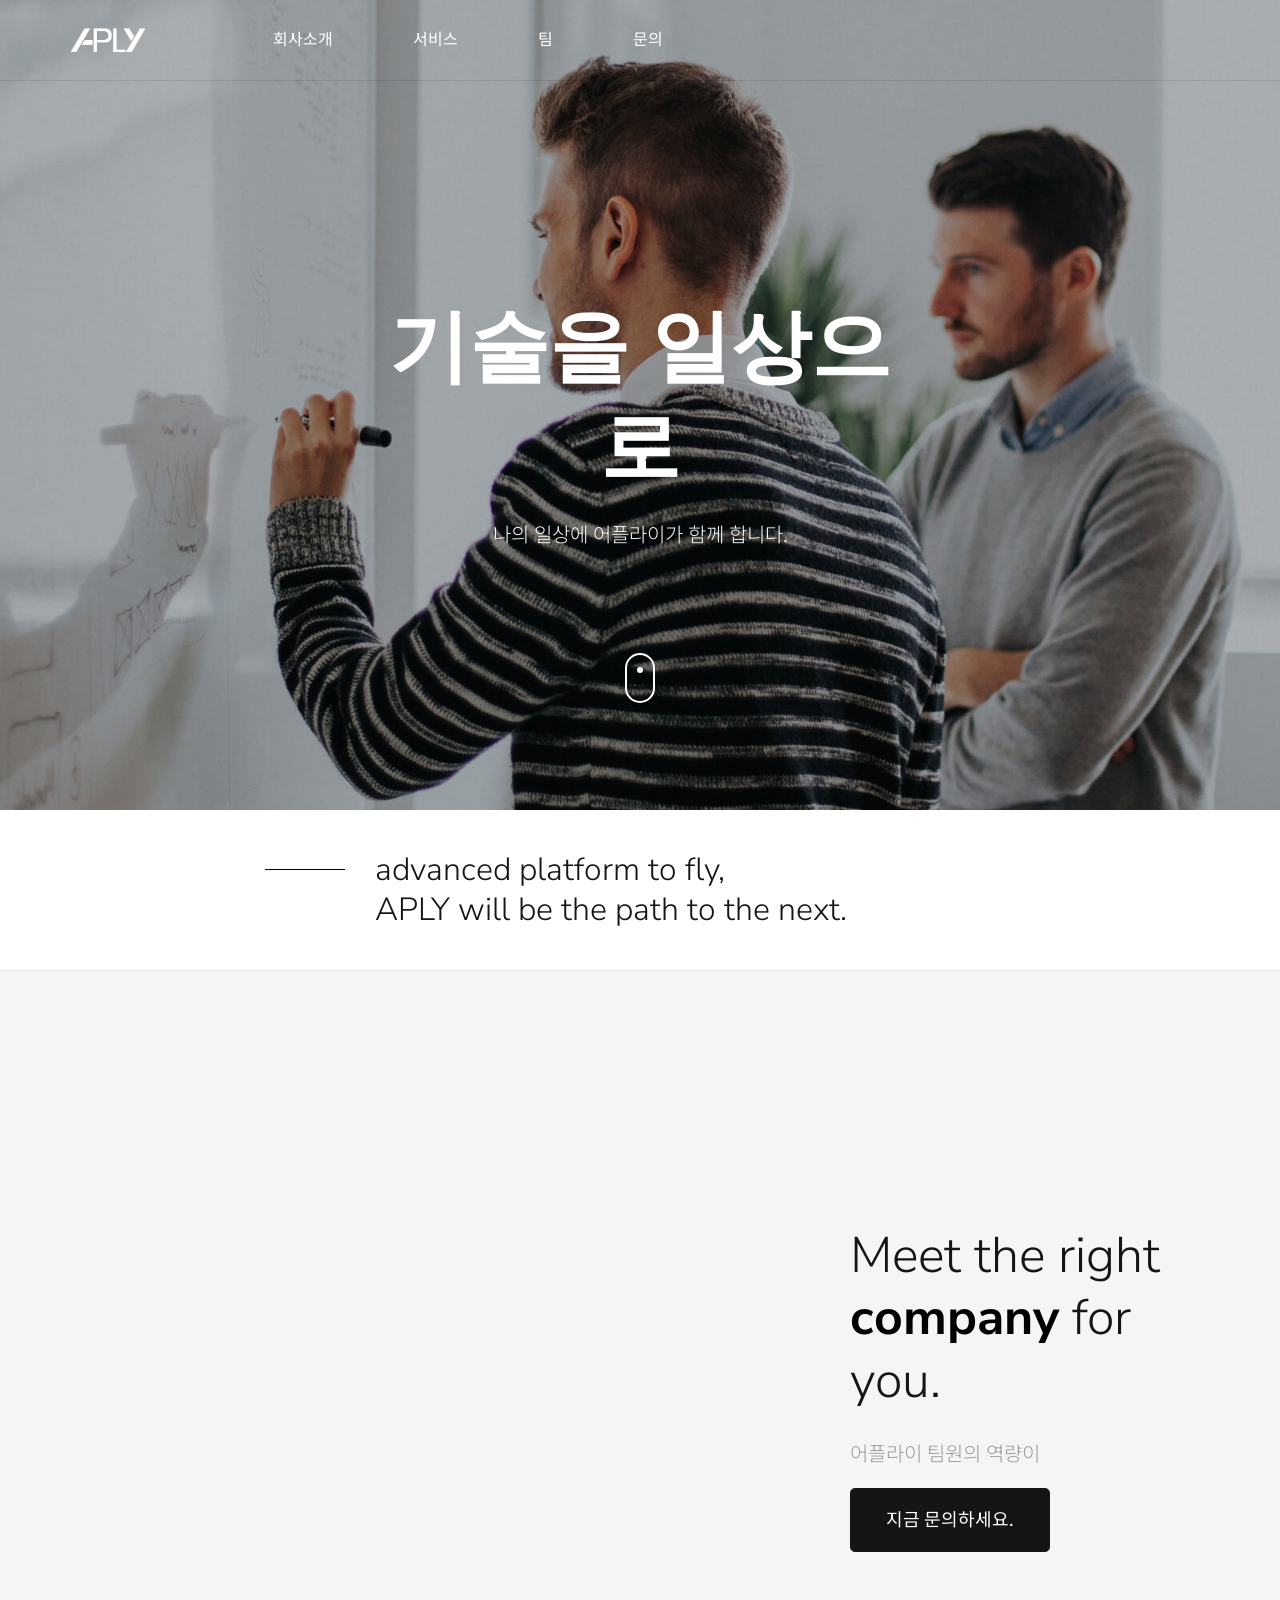
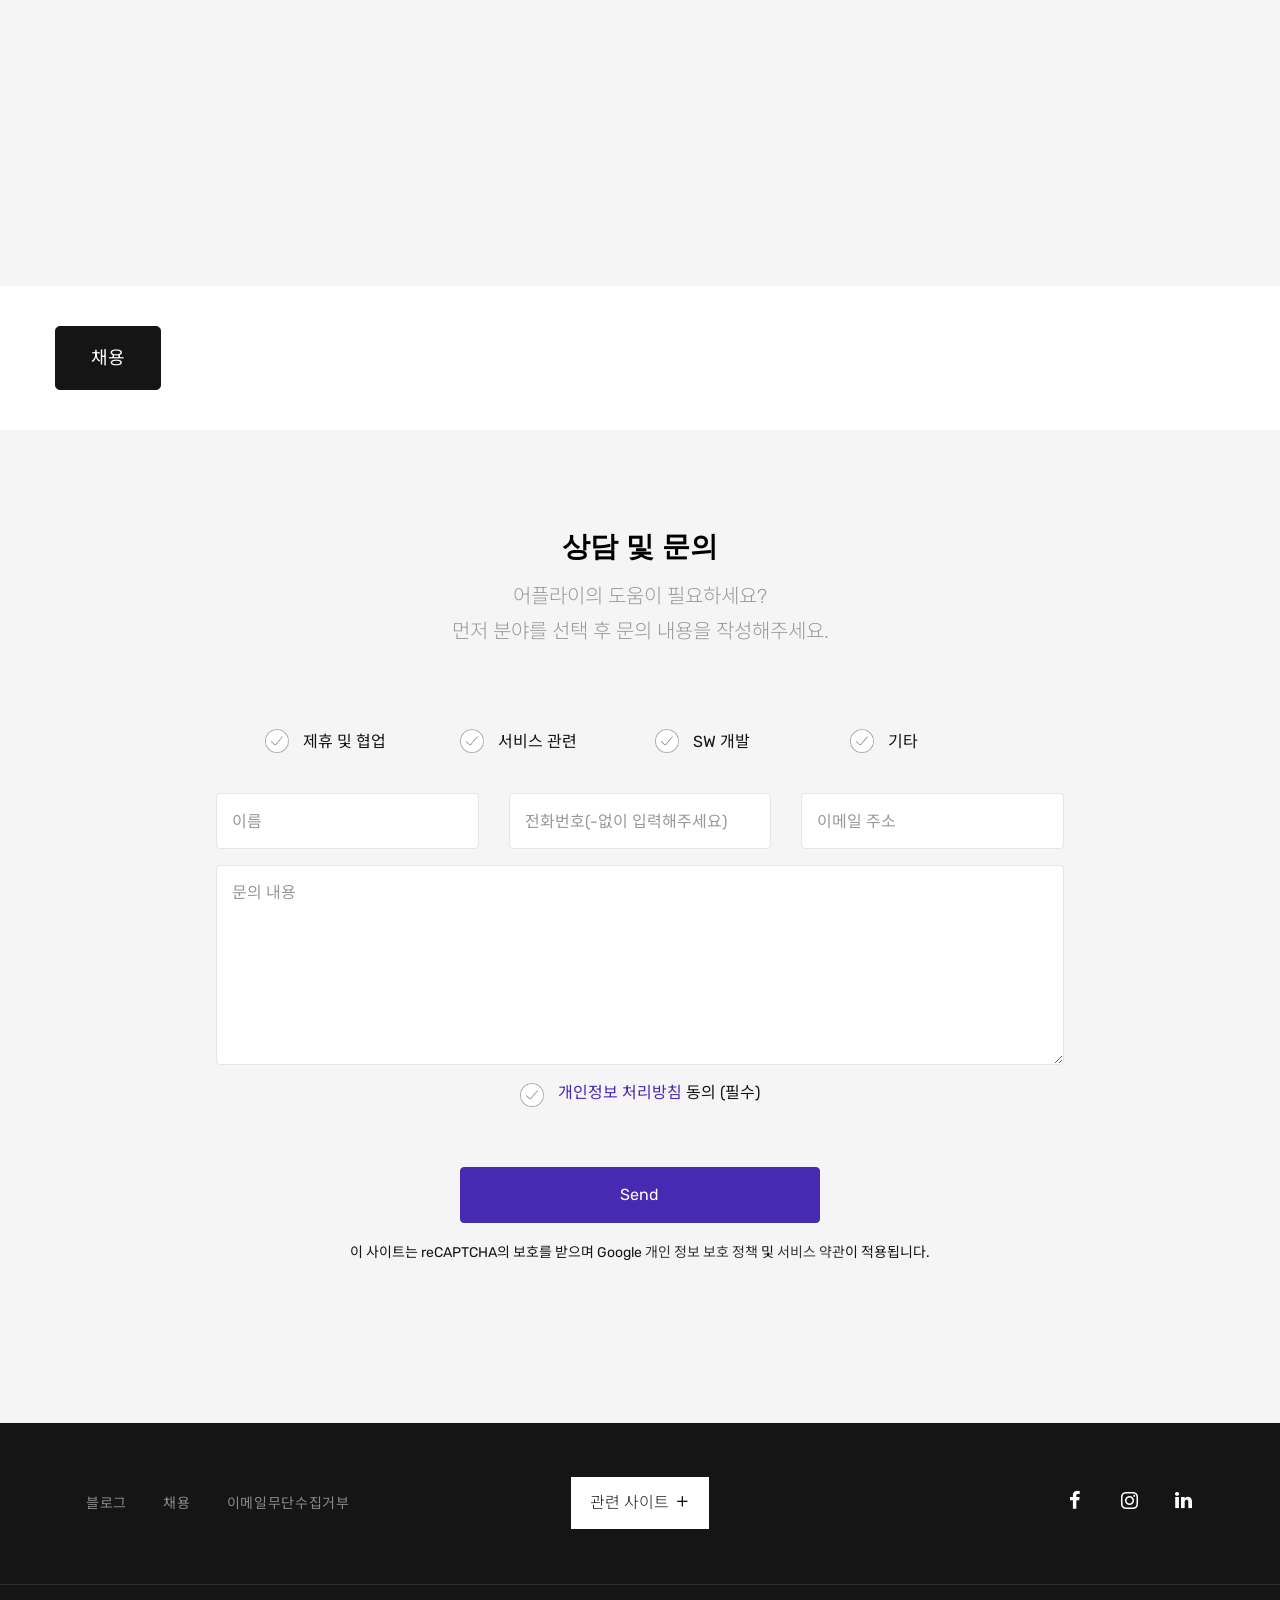
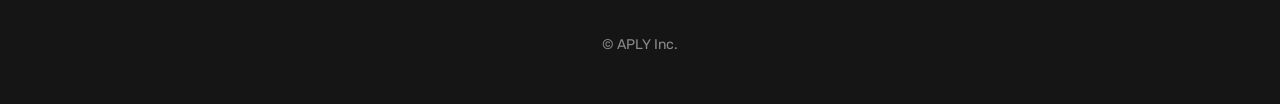
==== index.html @ de3313cb "recruit page fixed" ====
<!DOCTYPE html>
<html lang="ko" itemscope itemtype="http://schema.org/WebPage">
  <head>
    <meta charset="UTF-8">
    <!-- Global site tag (gtag.js) - Google Analytics -->
    <script async src="https://www.googletagmanager.com/gtag/js?id=UA-130136264-2"></script>
    <script>
    window.dataLayer = window.dataLayer || [];
    function gtag() { dataLayer.push(arguments); }
    gtag('js', new Date());
	
    gtag('config', 'UA-130136264-2');
    </script>

    <title>APLY Inc. | 주식회사 어플라이</title>
    <meta http-equiv="X-UA-Compatible" content="IE=edge">
    <meta http-equiv="Content-Type" content="text/html; charset=utf-8">
	
    <meta name="viewport" content="width=device-width, initial-scale=1.0, maximum-scale=1.0, user-scalable=no">
    <meta name="keywords"
    content="AR, 증강현실, 메타버스, 콘텐츠, drone, quadcopter, advanced, platform, mobile, software, service, emotion, emotional, 드론, 감성, 서비스, 소프트웨어, sw, vision, anomaly, detection, machine, ai, bigdata">
    <meta name="description" content="즐겁게 일하기 위한 진보된 플랫폼">
    <meta name="twitter:card" content="summary_large_image">
    <meta name="twitter:description" content="즐겁게 일하기 위한 진보된 플랫폼">
    <meta name="twitter:title" content="APLY Inc. | Advanced platform to fly">
    <meta name="twitter:image" content="assets/img/site_title.png">

    <meta property="analytics-track" content="APLY Inc." />
    <meta property="analytics-s-channel" content="APLY" />

    <meta property="og:site_name" content="APLY">
    <meta property="og:type" content="website">
    <meta property="og:locale" content="ko_KR" />
    <meta property="og:title" content="어플라이 | APLY Inc. - Advanced platform to fly" />
    <meta property="og:image" content="assets/img/site_title.png" />
    <meta property="og:url" content="https://home.aply.biz" />
    <meta property="og:description" content="즐겁게 일하기 위한 진보된 플랫폼을 만나보세요!" />

    <meta itemprop="name" content="APLY">
    <meta itemprop="image" content="assets/img/site_title.png">
    <meta itemprop="description" content="즐겁게 일하기 위한 진보된 플랫폼을 만나보세요!">
    <meta itemprop="keywords" content="AR, 증강현실, 메타버스, 콘텐츠, drone, quadcopter, advanced, platform, mobile, software, service, emotion, emotional, data, bigdata, AI, 드론, 감성, 서비스, 소프트웨어, sw">
    <meta itemprop="url" content="https://home.aply.biz/">

    <!-- Favicons-->
    <link rel="shortcut icon" href="assets/img/favicon.ico" type="image/x-icon">
    <link rel="alternate" href="https://home.aply.biz/" hreflang="x-default">
    <link rel="canonical" href="https://home.aply.biz/">

    <!-- Web Fonts-->
    <link href="https://use.fontawesome.com/releases/v5.0.6/css/all.css" rel="stylesheet">
    <!-- Template core CSS-->
    <link rel="stylesheet" href="assets/css/vendor.css" />
    <link rel="stylesheet" href="assets/css/style.css" />
    <style>
      .grecaptcha-badge {visibility: hidden;}
    </style>
  </head>
  
  <body>
    <script src='https://www.google.com/recaptcha/api.js?render=6LfPn_UUAAAAAN-EHnm2kRY9dUT8aTvIcfrvxGy7'></script>
    
    <!-- header -->
    <header class="header-sticky header-dark">
      <div class="container">
        <nav class="navbar navbar-expand-lg navbar-dark">
          <a class="navbar-brand" href="index.html">
            <img class="navbar-logo navbar-logo-light" src="assets/img/logo_white.png" style="width:75px;" alt="APLY" />
            <img class="navbar-logo navbar-logo-dark" src="assets/img/logo.png" style="width:75px;" alt="APLY" />
          </a>
          <button class="navbar-toggler" type="button" data-toggle="collapse" data-target="#navbarSupportedContent" aria-controls="navbarSupportedContent" aria-expanded="false" aria-label="Toggle navigation"><span class="burger"><span></span></span></button>

          <div class="collapse navbar-collapse" id="navbarSupportedContent">
            <ul class="navbar-nav align-items-center mr-auto">
              <li class="nav-item" id="menu_about"><a href="#" class="nav-link">회사소개</a></li>
              <li class="nav-item" id="menu_service"><a href="#" class="nav-link">서비스</a></li>
              <li class="nav-item" id="menu_team"><a href="#" class="nav-link">팀</a></li>
              <li class="nav-item" id="menu_contact"><a href="#" class="nav-link">문의</a></li>
            </ul>
          </div>
        </nav>
      </div>
    </header>
    <!-- / header -->
        
    <!-- main contents (JS코드로 변경됨) -->
    <div id="mainContents" class="main-container">
    
      <!-- cover -->     
      <section class="p-0" data-top-top="transform: translateY(0px);" data-top-bottom="transform: translateY(200px);">
        <div class="swiper-container text-white">
          <div class="swiper-wrapper">
            <div class="swiper-slide vh-90">
              <div class="image image-overlay image-zoom" style="background-image:url(assets/img/main/top.jpg)"></div>
              <div class="caption">
                <div class="container">
                  <div class="row align-items-end justify-content-center vh-90">
                    <div class="col-12 col-lg-6 text-center" data-swiper-parallax-y="-100%">
                      <h1 class="display-1 mb-2 font-weight-bold ">기술을 일상으로</h1>
                      <p class="lead mb-10 text-white">나의 일상에 어플라이가 함께 합니다.</p>
                      <div class="mouse"></div>
                    </div>
                  </div>
                </div>  
              </div>
            </div>
          </div>
        </div>
      </section>
      <!-- / cover -->
      
      <section class="bg-white pt-4 pb-4 separator-bottom" data-top-top="transform: translateY(0px);" data-top-bottom="transform: translateY(200px);">
        <div class="container">
          <div class="row justify-content-center">
            <div class="col-md-10 col-lg-8">
              <h3 class="text-decorated text-decorated--padding">advanced platform to fly,<br />APLY will be the path to the next.</h3>
            </div>
          </div>
        </div>
      </section>
      
      <!-- 역량 -->
      <section class="bg-light pt-4 pb-4" data-top-top="transform: translateY(0px);" data-top-bottom="transform: translateY(200px);">
        <div class="container">
          <div class="row align-items-center justify-content-between">
            <div class="col-md-8">
              <ul class="masonry gallery row gutter-1">
                <li class="col-6" data-aos="zoom-in">
                  <figure class="photo equal equal-double">
                    <a href="../../assets/images/demo/hotel/hotel-2.jpg" style="background-image: url(../../assets/images/demo/hotel/hotel-2.jpg);">
                      <span class="photo-caption">
                        <span>Photo Caption</span>
                      </span>
                    </a>
                  </figure>
                </li>
                <li class="col-6" data-aos="zoom-in">
                  <figure class="photo equal">
                    <a href="../../assets/images/demo/hotel/hotel-3.jpg" style="background-image: url(../../assets/images/demo/hotel/hotel-3.jpg);">
                      <span class="photo-caption">
                        <span>Photo Caption</span>
                      </span>
                    </a>
                  </figure>
                </li>
                <li class="col-6" data-aos="zoom-in">
                  <figure class="photo equal">
                    <a href="../../assets/images/demo/hotel/hotel-4.jpg" style="background-image: url(../../assets/images/demo/hotel/hotel-4.jpg);">
                      <span class="photo-caption">
                        <span>Photo Caption</span>
                      </span>
                    </a>
                  </figure>
                </li>
              </ul>
            </div>
            <div class="col-md-4">
              <h2 class="h1">Meet the right <br><b>company</b> for you.</h2>
              <p class="lead">어플라이 팀원의 역량이</p>
              <div class="btn btn-lg btn-dark" data-aos="fade-up" data-aos-delay="50">지금 문의하세요.</div>
            </div>
          </div>         
        </div>
      </section>
      <!-- / 역량 소개 -->   
      
      <!-- 서비스 소개 -->
      <section class="bg-light pt-4 pb-4" data-top-top="transform: translateY(0px);" data-top-bottom="transform: translateY(200px);">
        <div class="container">
          <div class="row">
          </div>
        </div>
      </section>
      
      <!-- 회사 소개 -->
      <section class="bg-white pt-4 pb-4" data-top-top="transform: translateY(0px);" data-top-bottom="transform: translateY(200px);">
        <div class="container">
          <div class="row">
            <div class="btn btn-lg btn-dark" data-aos="fade-up" data-aos-delay="50">채용</div>
          </div>
        </div>
      </section>
      
      <!-- 문의하기 폼 -->
      <section class="bg-light pt-10 pb-10" data-top-top="transform: translateY(0px);" data-top-bottom="transform: translateY(200px);">
        <div class="container">
          <form role="form" method="post" id="email_up">
            <div class="row mb-8">
              <div class="col-12 text-center">
                <h4><b>상담 및 문의</b></h4>
                <p class="lead">어플라이의 도움이 필요하세요? <br />먼저 분야를 선택 후 문의 내용을 작성해주세요.</p>
              </div>
            </div>  
            <div class="row justify-content-center mb-2">
              <div class="col-lg-2 mb-1">
                 <input type="checkbox" name="min_type_1" id="mi_1" value="SW 개발">
                 <label class="lab_check" for="mi_1"><span class="checkbox" style="margin-bottom:0.375rem;"></span></label>
                 <span>제휴 및 협업</span>
              </div>
              <div class="col-lg-2 mb-1">
                 <input type="checkbox" name="min_type_2" id="mi_2" value="데이터 분석">
                 <label class="lab_check" for="mi_2"><span class="checkbox" style="margin-bottom:0.375rem;"></span></label>
                 <span>서비스 관련</span>
              </div>
              <div class="col-lg-2 mb-1">
                 <input type="checkbox" name="min_type_3" id="mi_3" value="HW 개발">
                 <label class="lab_check" for="mi_3"><span class="checkbox" style="margin-bottom:0.375rem;"></span></label>
                 <span>SW 개발</span>
              </div>
              <div class="col-lg-2">
                 <input type="checkbox" name="min_type_4" id="mi_4" value="마케팅">
                 <label class="lab_check" for="mi_4"><span class="checkbox" style="margin-bottom:0.375rem;"></span></label>
                 <span>기타</span>
              </div>                                        
              <p class="help-block text-danger"></p>
            </div>
            <div class="row justify-content-center mb-4">
              <div class="col-lg-3">
                <div class="form-group">
                  <input class="form-control" type="text" name="form_name" placeholder="이름" required=""> 
                  <p class="help-block text-danger"></p>
                </div>
              </div>
              <div class="col-lg-3">
                <div class="form-group">
                  <input class="form-control" type="text" name="form_phone" placeholder="전화번호(-없이 입력해주세요)" required="" pattern="\d+"> 
                  <p class="help-block text-danger"></p>
                </div>
              </div>
              <div class="col-lg-3">
                <div class="form-group">
                  <input class="form-control" type="text" name="form_email" placeholder="이메일 주소" required=""> 
                  <p class="help-block text-danger"></p>
                </div>
              </div>

              <div class="col-md-9">
                 <div class="form-group">
                   <textarea class="form-control" name="form_content" rows="7" placeholder="문의 내용" required=""></textarea>
                   <p class="help-block text-danger"></p>
                 </div>
              </div>

              <div class="col-md-9 text-center">
                 <div class="form-group">
                   <input type="checkbox" name="agree_1" id="ag_1" value="제공">
                   <label class="lab_check" for="ag_1"><span class="checkbox"></span></label>
                   <a href="javascript:showPrivacyDialog();">개인정보 처리방침</a> 동의 <span class="required">(필수)</span>
                 </div>
              </div>
            </div>    
            <div class="row justify-content-center mb-2">
              <div class="col-md-4">                  
                 <button class="btn btn-primary btn-block" id="email_up_send">Send</button>
              </div>
            </div>
            <div class="row justify-content-center mb-6">
              <div class="col-md-9 fs-14 text-center">                  
                이 사이트는 reCAPTCHA의 보호를 받으며 Google 
                <a href='https://policies.google.com/privacy' style='color:#333;' target='_blank'>개인 정보 보호 정책</a> 및 
                <a href='https://policies.google.com/terms' style='color:#333;' target='_blank'>서비스 약관</a>이 적용됩니다.</a>
              </div>
              <input type="hidden" name="form_token">
              <input type="hidden" name="form_kind" value="aplycontact">
              </div>
            </div>
          </form>
        </div>
      </section>
      <!-- / 문의하기 폼 -->      
    </div>
    <!-- end of main contents -->
        
    <!-- footer (고정됨) -->    
    <footer class="bg-dark text-white">
      <div class="separator-bottom py-5">
        <div class="container">
          <div class="row justify-content-between align-items-center">
            <div class="col-md-5 text-center text-md-left">
              <ul class="nav">
                <li class="nav-item"><a class="nav-link" href="//blog.naver.com/PostList.naver?blogId=jebo78&categoryNo=38&from=postList" target="_blank">블로그</a></li>
                <li class="nav-item"><a class="nav-link" href="#" id="menu_recruit">채용</a></li>
                <li class="nav-item"><a class="nav-link" href="javascript:showEmailPolicyDialog();">이메일무단수집거부</a></li>
              </ul>
            </div>
            <div class="col-md-2 text-center">
              <button class="btn bg-white dropdown-toggle text-dark font-weight-light" style="border-radius:0; padding: 0.8rem 1.1rem;" type="button" data-toggle="dropdown">관련 사이트 <i class="icon-plus2"></i></button>
              <ul class="dropdown-menu p-1" style="border-radius:0;">
                <li><a href="//aplx.link" class="text-dark font-weight-light" target="_blank">APLX</a></li>
                <li><a href="//aqr.aplx.link"  class="text-dark font-weight-light" target="_blank">AQR</a></li>
                <li><a href="//smartstore.naver.com/aqr"  class="text-dark font-weight-light" target="_blank">AQR 플레이트</a></li>
              </ul>
            </div>
            <div class="col-md-5 text-center text-md-right">
              <ul class="socials">
                <li><a href="https://www.facebook.com/APLYPLATFORM" target="_blank" class="icon-facebook fs-20"></a></li>
                <li><a href="https://www.instagram.com/aplyplatform" target="_blank" class="icon-instagram fs-20"></a></li>
                <li><a href="https://kr.linkedin.com/company/aplyplatform" target="_blank" class="icon-linkedin fs-20"></a></li>
              </ul>
            </div>
          </div>
        </div>
      </div>    
      <div class="container pt-5 pb-5">
        <div class="row">
          <div class="col-12 text-center fs-14"><span>&copy; APLY Inc.</span></div>
        </div>
      </div>
    </footer>
    <!-- / footer --> 
    
    <!-- Modal 1 이메일 무단수집거부-->
    <div class="modal fade" id="modal-1" tabindex="-1" role="dialog" aria-labelledby="exampleModalLabel" aria-hidden="true">
      <div class="modal-dialog modal-lg" role="document">
        <div class="modal-content">
          <div class="modal-header justify-content-end">
            <button type="button" class="close bg-light" data-dismiss="modal" aria-label="Close">
              <span aria-hidden="true" class="icon-x"></span>
            </button>
          </div>
          <div class="modal-body border-top">
            <h5 class="mb-3"><b>(주)어플라이 이메일무단수집거부</b></h5>
            <div id="modal-content"></div>
          </div>           
          <div class="modal-footer border-top">
            <div class="container">
              <div class="row justify-content-center">
                <div class="col-5">
                  <button class="btn btn-dark btn-block" type="button" data-dismiss="modal">확인</button>
                </div>
              </div>
            </div>  
          </div>      
        </div>
      </div>
    </div>

    <!-- Logout Modal-->
    <div class="modal fade" id="askModal" tabindex="-1" role="dialog" aria-labelledby="askModalLabel" aria-hidden="true">
      <div class="modal-dialog" role="document">
        <div class="modal-content">         
          <div class="modal-header justify-content-end">
            <button type="button" class="close bg-light" data-dismiss="modal" aria-label="Close">
              <span aria-hidden="true" class="icon-x"></span>
            </button>
          </div>          
          <div class="modal-body border-top">
            <h5 class="mb-3" id="askModalLabel"><b>APLY</b></h5>
            <span id="askModalContent"></span>
          </div>       
          <div class="modal-footer border-top">
            <div class="container">
              <div class="row justify-content-center">
                <div class="col-5">
                  <button class="btn btn-primary btn-block" type="button" data-dismiss="modal">확인</button>
                </div>
              </div>
            </div>  
          </div>
        </div>
      </div>
    </div>

    <!-- Modal 3 개인정보 처리방침 -->
    <div class="modal fade" id="modal-3" tabindex="-1" role="dialog" aria-labelledby="exampleModalLabel" aria-hidden="true">
      <div class="modal-dialog modal-lg" role="document">
        <div class="modal-content">
          <div class="modal-header justify-content-end">
            <button type="button" class="close bg-light" data-dismiss="modal" aria-label="Close">
              <span aria-hidden="true" class="icon-x"></span>
            </button>
          </div>
          <div class="modal-body border-top">
            <h5 class="mb-3"><b>(주)어플라이 개인정보 처리방침</b></h5>
            <p class="text-dark">
              주식회사 어플라이(이하 '회사')는 개인정보보호법에 따라 이용자의 개인정보 보호 및 권익을 보호하고 개인정보와 관련한 이용자의 고충을 원활하게 처리할 수 있도록 다음과 같은 처리방침을 두고 있습니다. 회사는 개인정보처리방침을 개정하는 경우 APLY 홈페이지 서비스(이하 '서비스')의 웹사이트(https://aply.biz) 공지사항 또는 개별공지를 통하여 공지할 것입니다. 본 방침은 2021년 2월 15일부터 시행됩니다.
            </p>
            
            <h6 class="text-dark"><b>제1조 개인정보의 수집, 이용 목적</b></h6>
            <p class="text-dark">
              1. "개인정보"라 함은 생존하는 개인에 관한 정보로서 당해 정보에 포함되어 있는 성명, 전화번호, 이메일 사항에 의하여 당해 개인을 식별할 수 있는 정보(당해 정보만으로는 특정 개인을 식별할 수 없더라도 다른 정보와 용이하게 결합하여 식별할 수 있는 것을 포함)를 말합니다. 회사는 이용자의 사전 동의 없이는 이용자의 개인 정보를 함부로 공개하지 않으며, 수집된 정보는 아래와 같이 이용하고 있습니다.<br>
              ① 회사의 채용 계획이 있을 경우 이메일, 전화 등의 방법으로 해당 내용을 전달해 드립니다.<br>
              ② 회사는 이용자가 서비스 이용 시 개인정보 활용 동의 절차에서 「동의」를 선택함으로써 상기 서비스 진행사항 통보 및 관련 정보 제공 등의 목적으로 활용함에 동의한 것으로 봅니다.<br>
              2. 개인정보 파일 현황<br />
              ① 개인정보 파일명 : 없음(이메일 서비스에 기록)<br />
              ② 개인정보 항목 : 이름, 전화번호, 이메일<br />
              ③ 수집방법 : 홈페이지를 통한 수집<br />
              ④ 보유근거 : 관계법령<br />
              ⑤ 보유기간 : 3년<br />
              ⑥ 관련법령 : 소비자의 불만 또는 분쟁처리에 관한 기록 3년
            </p>
            
            <h6 class="text-dark"><b>제2조 개인정보의 처리 및 보유 기간</b></h6>
            <p class="text-dark">
              1. 회사는 법령에 따른 개인정보 보유·이용기간 또는 정보주체로부터 개인정보를 수집시에 동의받은 개인정보 보유, 이용기간 내에서 개인정보를 처리, 보유합니다.<br />
              2. 각각의 개인정보 처리 및 보유 기간은 다음과 같습니다.<br />
              ① 재화 또는 서비스 제공과 관련한 개인정보는 수집·이용에 관한 동의일로부터 3년까지 위 이용목적을 위하여 보유·이용됩니다.<br />
              ② 보유근거 : 관련법령<br />
              ③ 관련법령 : 소비자의 불만 또는 분쟁처리에 관한 기록 3년
            </p>

            <h6 class="text-dark font-weight-normal"><b>제3조 정보주체와 법정대리인의 권리·의무 및 그 행사방법</b></h6>
            <p class="text-dark">
              이용자는 개인정보주체로서 다음과 같은 권리를 행사할 수 있습니다.<br />
              ① 정보주체는 회사에 대해 언제든지 개인정보 열람,정정,삭제,처리정지 요구 등의 권리를 행사할 수 있습니다.<br />
              ② 제1항에 따른 권리 행사는 회사에 대해 개인정보 보호법 시행령 제41조 제1항에 따라 서면, 전자우편, 모사전송(FAX) 등을 통하여 하실 수 있으며 회사는 이에 대해 지체 없이 조치하겠습니다.<br />
              ③ 제1항에 따른 권리 행사는 정보주체의 법정대리인이나 위임을 받은 자 등 대리인을 통하여 하실 수 있습니다. 이 경우 개인정보 보호법 시행규칙 별지 제11호 서식에 따른 위임장을 제출하셔야 합니다.<br />
              ④ 개인정보 열람 및 처리정지 요구는 개인정보보호법 제35조 제5항, 제37조 제2항에 의하여 정보주체의 권리가 제한될 수 있습니다.<br />
              ⑤ 개인정보의 정정 및 삭제 요구는 다른 법령에서 그 개인정보가 수집 대상으로 명시되어 있는 경우에는 그 삭제를 요구할 수 없습니다.<br />
              ⑥ 회사는 정보주체 권리에 따른 열람의 요구, 정정·삭제의 요구, 처리정지의 요구 시 열람 등 요구를 한 자가 본인이거나 정당한 대리인인지를 확인합니다.
            </p>

            <h6 class="text-dark font-weight-normal"><b>제4조 처리하는 개인정보의 항목</b></h6>
            <p class="text-dark">
              회사는 서비스 제공을 위해 다음의 개인정보 항목을 처리하고 있습니다.<br />
              ① 필수항목 : 이름, 전화번호, 이메일<br />
              ② 선택항목 :
            </p>

            <h6 class="text-dark font-weight-normal"><b>제5조 개인정보의 파기 절차 및 방법</b></h6>
            <p class="text-dark">
              회사는 원칙적으로 개인정보 처리목적이 달성된 경우에는 지체없이 해당 개인정보를 파기합니다. 파기의 절차, 기한 및 방법은 다음과 같습니다.<br />
              ① 파기절차 : 이용자가 입력한 정보는 목적 달성 후 별도의 DB에 옮겨져(종이의 경우 별도의 서류) 내부 방침 및 기타 관련 법령에 따라 일정기간 저장된 후 혹은 즉시 파기됩니다. 이 때 DB로 옮겨진 개인정보는 법률에 의한 경우가 아니고서는 다른 목적으로 이용되지 않습니다.<br />
              ② 파기기한 : 이용자의 개인정보는 개인정보의 보유기간이 경과된 경우에는 보유기간의 종료일로부터 5일 이내에, 개인정보의 처리 목적 달성, 해당 서비스의 폐지, 사업의 종료 등 그 개인정보가 불필요하게 되었을 때에는 개인정보의 처리가 불필요한 것으로 인정되는 날로부터 5일 이내에 그 개인정보를 파기합니다.<br />
              ③ 파기방법 : 전자적 파일 형태의 정보는 기록을 재생할 수 없는 기술적 방법을 사용합니다.
            </p>

            <h6 class="text-dark font-weight-normal"><b>제6조 개인정보 자동 수집 장치의 설치&bull;운영 및 거부에 관한 사항</b></h6>
            <p class="text-dark">
              ① 회사는 개별적인 맞춤서비스를 제공하기 위해 이용정보를 저장하고 수시로 불러오는 쿠기(cookie)를 사용합니다.<br />
              ② 쿠키는 웹사이트를 운영하는 데 이용되는 서버(https)가 이용자의 컴퓨터 브라우저에게 보내는 소량의 정보이며 이용자들의 PC 컴퓨터내의 하드디스크에 저장되기도 합니다.<br />
              ③ 쿠키의 사용 목적 : 이용자가 방문한 각 서비스와 웹 사이트들에 대한 방문 및 이용형태, 인기 검색어, 보안접속 여부, 등을 파악하여 이용자에게 최적화된 정보 제공을 위해 사용됩니다.<br />
              ④ 쿠키의 설치&middot;운영 및 거부 : 웹브라우저 상단의 도구&gt;인터넷 옵션&gt;개인정보 메뉴의 옵션 설정을 통해 쿠키 저장을 거부할 수 있습니다.<br />
              ⑤ 쿠키 저장을 거부할 경우 맞춤형 서비스 이용에 어려움이 발생할 수 있습니다.
            </p class="text-dark">

            <h6 class="text-dark font-weight-normal"><b>제7조 개인정보보호 책임자 등</b></h6>
            <p class="text-dark">
              ① 회사는 개인정보 처리에 관한 업무를 총괄해서 책임지고, 개인정보 처리와 관련한 정보주체의 불만처리 및 피해구제 등을 위하여 아래와 같이 개인정보 보호책임자를 지정하고 있습니다.<br />
              <table class="table table-bordered table-sm mb-2" style="width:75%; margin:0 auto;">
                <tr>
                  <td colspan=2 class="text-center bg-light">개인정보보호 책임자</td>
                </tr>
                <tr>
                  <td>성명(직책)</td>
                  <td>이건우(대표)</td>
                </tr>                        
                <tr>
                  <td>이메일</td>
                  <td> contactus@aply.biz</td>
                </tr>
                <tr>
                  <td colspan=2 class="text-center bg-light">개인정보보호 담당부서</td>
                </tr>
                <tr>
                  <td>부서명</td>
                  <td>전략기획팀</td>
                </tr>
                <tr>
                  <td>담당자</td>
                  <td>이건우</td>
                </tr>                        
                <tr>
                  <td>이메일</td>
                  <td>contactus@aply.biz</td>
                </tr>
              </table>
              ② 정보주체께서는 회사의 서비스(또는 사업)을 이용하시면서 발생한 모든 개인정보 보호 관련 문의, 불만처리, 피해구제 등에 관한 사항을 개인정보 보호책임자 및 담당부서로 문의하실 수 있습니다. 회사는 정보주체의 문의에 대해 지체 없이 답변 및 처리해드릴 것입니다.
            </p>

            <h6 class="text-dark font-weight-normal"><b>제8조 개인정보 처리방침 변경</b></h6>
            <p class="text-dark">이 개인정보처리방침은 시행일로부터 적용되며, 법령 및 방침에 따른 변경내용의 추가, 삭제 및 정정이 있는 경우에는 변경사항의 시행 7일 전부터 공지사항을 통하여 고지할 것입니다.</p>

            <h6 class="text-dark font-weight-normal"><b>제9조 개인정보의 안전성 확보 조치</b></h6>
            <p class="text-dark">
              회사는 개인정보보호법 제29조에 따라 다음과 같이 안전성 확보에 필요한 기술적/관리적 및 물리적 조치를 하고 있습니다.<br />
              ① 개인정보 취급 직원의 최소화 및 교육 : 개인정보를 취급하는 직원을 지정하고 담당자에 한정시켜 최소화하여 개인정보를 관리하는 대책을 시행하고 있습니다.<br />
              ② 내부관리계획의 수립 및 시행 : 개인정보의 안전한 처리를 위하여 내부관리계획을 수립하고 시행하고 있습니다.<br />
              ③ 해킹 등에 대비한 기술적 대책 : 회사는 해킹이나 컴퓨터 바이러스 등에 의한 개인정보 유출 및 훼손을 막기 위하여 보안프로그램을 설치하고 주기적인 갱신&middot;점검을 하며 외부로부터 접근이 통제된 구역에 시스템을 설치하고 기술적/물리적으로 감시 및 차단하고 있습니다.<br />
              ④ 접속기록의 보관 및 위변조 방지 : 개인정보처리시스템에 접속한 기록을 최소 6개월 이상 보관, 관리하고 있으며, 접속 기록이 위변조 및 도난, 분실되지 않도록 보안기능 사용하고 있습니다.<br />
              ⑤ 개인정보에 대한 접근 제한 : 개인정보를 처리하는 데이터베이스시스템에 대한 접근권한의 부여, 변경, 말소를 통하여 개인정보에 대한 접근통제를 위하여 필요한 조치를 하고 있으며 침입차단시스템을 이용하여 외부로부터의 무단 접근을 통제하고 있습니다.
            </p>
          </div>
          <div class="modal-footer border-top">
            <div class="container">
              <div class="row justify-content-center">
                <div class="col-5">
                  <button class="btn btn-dark btn-block" type="button" data-dismiss="modal">확인</button>
                </div>
              </div>
            </div>  
          </div>
        </div>
      </div>
    </div>    

    <script src="assets/js/vendor.js"></script>
    <script src="assets/js/app.js"></script>    
    <!-- 새로 작업한 JS 입니다 -->
    <script src="assets/js/custom/script.js"></script>
    <script src="assets/js/custom/aplyServices.js?v=20230917_01"></script>
    <script src="assets/js/custom/jquery-3.2.1.min.js"></script>
    <script src="assets/js/custom/jquery.youtube-background.js?v=1.0.7"></script>
    <script>
      function showEmailPolicyDialog() {        
        $('#modal-content').load("emailpolicy.html");
        $('#modal-1').modal('show');
      }
    </script>
    
  </body>  
</html>
---- assets/css/vendor.css ----
/**
 * Owl Carousel v2.3.4
 * Copyright 2013-2018 David Deutsch
 * Licensed under: SEE LICENSE IN https://github.com/OwlCarousel2/OwlCarousel2/blob/master/LICENSE
 */
/*
 *  Owl Carousel - Core
 */
.owl-carousel {
  display: none;
  width: 100%;
  -webkit-tap-highlight-color: transparent;
  /* position relative and z-index fix webkit rendering fonts issue */
  position: relative;
  z-index: 1; }
  .owl-carousel .owl-stage {
    position: relative;
    -ms-touch-action: pan-Y;
    touch-action: manipulation;
    -moz-backface-visibility: hidden;
    /* fix firefox animation glitch */ }
  .owl-carousel .owl-stage:after {
    content: ".";
    display: block;
    clear: both;
    visibility: hidden;
    line-height: 0;
    height: 0; }
  .owl-carousel .owl-stage-outer {
    position: relative;
    overflow: hidden;
    /* fix for flashing background */
    -webkit-transform: translate3d(0px, 0px, 0px); }
  .owl-carousel .owl-wrapper,
  .owl-carousel .owl-item {
    -webkit-backface-visibility: hidden;
    -moz-backface-visibility: hidden;
    -ms-backface-visibility: hidden;
    -webkit-transform: translate3d(0, 0, 0);
    -moz-transform: translate3d(0, 0, 0);
    -ms-transform: translate3d(0, 0, 0); }
  .owl-carousel .owl-item {
    position: relative;
    min-height: 1px;
    float: left;
    -webkit-backface-visibility: hidden;
    -webkit-tap-highlight-color: transparent;
    -webkit-touch-callout: none; }
  .owl-carousel .owl-item img {
    display: block;
    width: 100%; }
  .owl-carousel .owl-nav.disabled,
  .owl-carousel .owl-dots.disabled {
    display: none; }
  .owl-carousel .owl-nav .owl-prev,
  .owl-carousel .owl-nav .owl-next,
  .owl-carousel .owl-dot {
    cursor: pointer;
    -webkit-user-select: none;
    -khtml-user-select: none;
    -moz-user-select: none;
    -ms-user-select: none;
    user-select: none; }
  .owl-carousel .owl-nav button.owl-prev,
  .owl-carousel .owl-nav button.owl-next,
  .owl-carousel button.owl-dot {
    background: none;
    color: inherit;
    border: none;
    padding: 0 !important;
    font: inherit; }
  .owl-carousel.owl-loaded {
    display: block; }
  .owl-carousel.owl-loading {
    opacity: 0;
    display: block; }
  .owl-carousel.owl-hidden {
    opacity: 0; }
  .owl-carousel.owl-refresh .owl-item {
    visibility: hidden; }
  .owl-carousel.owl-drag .owl-item {
    -ms-touch-action: pan-y;
        touch-action: pan-y;
    -webkit-user-select: none;
    -moz-user-select: none;
    -ms-user-select: none;
    user-select: none; }
  .owl-carousel.owl-grab {
    cursor: move;
    cursor: grab; }
  .owl-carousel.owl-rtl {
    direction: rtl; }
  .owl-carousel.owl-rtl .owl-item {
    float: right; }

/* No Js */
.no-js .owl-carousel {
  display: block; }

/*
 *  Owl Carousel - Animate Plugin
 */
.owl-carousel .animated {
  animation-duration: 1000ms;
  animation-fill-mode: both; }

.owl-carousel .owl-animated-in {
  z-index: 0; }

.owl-carousel .owl-animated-out {
  z-index: 1; }

.owl-carousel .fadeOut {
  animation-name: fadeOut; }

@keyframes fadeOut {
  0% {
    opacity: 1; }
  100% {
    opacity: 0; } }

/*
 * 	Owl Carousel - Auto Height Plugin
 */
.owl-height {
  transition: height 500ms ease-in-out; }

/*
 * 	Owl Carousel - Lazy Load Plugin
 */
.owl-carousel .owl-item {
  /**
			This is introduced due to a bug in IE11 where lazy loading combined with autoheight plugin causes a wrong
			calculation of the height of the owl-item that breaks page layouts
		 */ }
  .owl-carousel .owl-item .owl-lazy {
    opacity: 0;
    transition: opacity 400ms ease; }
  .owl-carousel .owl-item .owl-lazy[src^=""], .owl-carousel .owl-item .owl-lazy:not([src]) {
    max-height: 0; }
  .owl-carousel .owl-item img.owl-lazy {
    transform-style: preserve-3d; }

/*
 * 	Owl Carousel - Video Plugin
 */
.owl-carousel .owl-video-wrapper {
  position: relative;
  height: 100%;
  background: #000; }

.owl-carousel .owl-video-play-icon {
  position: absolute;
  height: 80px;
  width: 80px;
  left: 50%;
  top: 50%;
  margin-left: -40px;
  margin-top: -40px;
  background: url("owl.video.play.png") no-repeat;
  cursor: pointer;
  z-index: 1;
  -webkit-backface-visibility: hidden;
  transition: transform 100ms ease; }

.owl-carousel .owl-video-play-icon:hover {
  -ms-transform: scale(1.3, 1.3);
      transform: scale(1.3, 1.3); }

.owl-carousel .owl-video-playing .owl-video-tn,
.owl-carousel .owl-video-playing .owl-video-play-icon {
  display: none; }

.owl-carousel .owl-video-tn {
  opacity: 0;
  height: 100%;
  background-position: center center;
  background-repeat: no-repeat;
  background-size: contain;
  transition: opacity 400ms ease; }

.owl-carousel .owl-video-frame {
  position: relative;
  z-index: 1;
  height: 100%;
  width: 100%; }

/* Magnific Popup CSS */
.mfp-bg {
  top: 0;
  left: 0;
  width: 100%;
  height: 100%;
  z-index: 1042;
  overflow: hidden;
  position: fixed;
  background: #0b0b0b;
  opacity: 0.8; }

.mfp-wrap {
  top: 0;
  left: 0;
  width: 100%;
  height: 100%;
  z-index: 1043;
  position: fixed;
  outline: none !important;
  -webkit-backface-visibility: hidden; }

.mfp-container {
  text-align: center;
  position: absolute;
  width: 100%;
  height: 100%;
  left: 0;
  top: 0;
  padding: 0 8px;
  box-sizing: border-box; }

.mfp-container:before {
  content: '';
  display: inline-block;
  height: 100%;
  vertical-align: middle; }

.mfp-align-top .mfp-container:before {
  display: none; }

.mfp-content {
  position: relative;
  display: inline-block;
  vertical-align: middle;
  margin: 0 auto;
  text-align: left;
  z-index: 1045; }

.mfp-inline-holder .mfp-content,
.mfp-ajax-holder .mfp-content {
  width: 100%;
  cursor: auto; }

.mfp-ajax-cur {
  cursor: progress; }

.mfp-zoom-out-cur, .mfp-zoom-out-cur .mfp-image-holder .mfp-close {
  cursor: -moz-zoom-out;
  cursor: -webkit-zoom-out;
  cursor: zoom-out; }

.mfp-zoom {
  cursor: pointer;
  cursor: -webkit-zoom-in;
  cursor: -moz-zoom-in;
  cursor: zoom-in; }

.mfp-auto-cursor .mfp-content {
  cursor: auto; }

.mfp-close,
.mfp-arrow,
.mfp-preloader,
.mfp-counter {
  -webkit-user-select: none;
  -moz-user-select: none;
  user-select: none; }

.mfp-loading.mfp-figure {
  display: none; }

.mfp-hide {
  display: none !important; }

.mfp-preloader {
  color: #CCC;
  position: absolute;
  top: 50%;
  width: auto;
  text-align: center;
  margin-top: -0.8em;
  left: 8px;
  right: 8px;
  z-index: 1044; }
  .mfp-preloader a {
    color: #CCC; }
    .mfp-preloader a:hover {
      color: #FFF; }

.mfp-s-ready .mfp-preloader {
  display: none; }

.mfp-s-error .mfp-content {
  display: none; }

button.mfp-close,
button.mfp-arrow {
  overflow: visible;
  cursor: pointer;
  background: transparent;
  border: 0;
  -webkit-appearance: none;
  display: block;
  outline: none;
  padding: 0;
  z-index: 1046;
  box-shadow: none;
  touch-action: manipulation; }

button::-moz-focus-inner {
  padding: 0;
  border: 0; }

.mfp-close {
  width: 44px;
  height: 44px;
  line-height: 44px;
  position: absolute;
  right: 0;
  top: 0;
  text-decoration: none;
  text-align: center;
  opacity: 0.65;
  padding: 0 0 18px 10px;
  color: #FFF;
  font-style: normal;
  font-size: 28px;
  font-family: Arial, Baskerville, monospace; }
  .mfp-close:hover,
  .mfp-close:focus {
    opacity: 1; }
  .mfp-close:active {
    top: 1px; }

.mfp-close-btn-in .mfp-close {
  color: #333; }

.mfp-image-holder .mfp-close,
.mfp-iframe-holder .mfp-close {
  color: #FFF;
  right: -6px;
  text-align: right;
  padding-right: 6px;
  width: 100%; }

.mfp-counter {
  position: absolute;
  top: 0;
  right: 0;
  color: #CCC;
  font-size: 12px;
  line-height: 18px;
  white-space: nowrap; }

.mfp-arrow {
  position: absolute;
  opacity: 0.65;
  margin: 0;
  top: 50%;
  margin-top: -55px;
  padding: 0;
  width: 90px;
  height: 110px;
  -webkit-tap-highlight-color: transparent; }
  .mfp-arrow:active {
    margin-top: -54px; }
  .mfp-arrow:hover,
  .mfp-arrow:focus {
    opacity: 1; }
  .mfp-arrow:before,
  .mfp-arrow:after {
    content: '';
    display: block;
    width: 0;
    height: 0;
    position: absolute;
    left: 0;
    top: 0;
    margin-top: 35px;
    margin-left: 35px;
    border: medium inset transparent; }
  .mfp-arrow:after {
    border-top-width: 13px;
    border-bottom-width: 13px;
    top: 8px; }
  .mfp-arrow:before {
    border-top-width: 21px;
    border-bottom-width: 21px;
    opacity: 0.7; }

.mfp-arrow-left {
  left: 0; }
  .mfp-arrow-left:after {
    border-right: 17px solid #FFF;
    margin-left: 31px; }
  .mfp-arrow-left:before {
    margin-left: 25px;
    border-right: 27px solid #3F3F3F; }

.mfp-arrow-right {
  right: 0; }
  .mfp-arrow-right:after {
    border-left: 17px solid #FFF;
    margin-left: 39px; }
  .mfp-arrow-right:before {
    border-left: 27px solid #3F3F3F; }

.mfp-iframe-holder {
  padding-top: 40px;
  padding-bottom: 40px; }
  .mfp-iframe-holder .mfp-content {
    line-height: 0;
    width: 100%;
    max-width: 900px; }
  .mfp-iframe-holder .mfp-close {
    top: -40px; }

.mfp-iframe-scaler {
  width: 100%;
  height: 0;
  overflow: hidden;
  padding-top: 56.25%; }
  .mfp-iframe-scaler iframe {
    position: absolute;
    display: block;
    top: 0;
    left: 0;
    width: 100%;
    height: 100%;
    box-shadow: 0 0 8px rgba(0, 0, 0, 0.6);
    background: #000; }

/* Main image in popup */
img.mfp-img {
  width: auto;
  max-width: 100%;
  height: auto;
  display: block;
  line-height: 0;
  box-sizing: border-box;
  padding: 40px 0 40px;
  margin: 0 auto; }

/* The shadow behind the image */
.mfp-figure {
  line-height: 0; }
  .mfp-figure:after {
    content: '';
    position: absolute;
    left: 0;
    top: 40px;
    bottom: 40px;
    display: block;
    right: 0;
    width: auto;
    height: auto;
    z-index: -1;
    box-shadow: 0 0 8px rgba(0, 0, 0, 0.6);
    background: #444; }
  .mfp-figure small {
    color: #BDBDBD;
    display: block;
    font-size: 12px;
    line-height: 14px; }
  .mfp-figure figure {
    margin: 0; }

.mfp-bottom-bar {
  margin-top: -36px;
  position: absolute;
  top: 100%;
  left: 0;
  width: 100%;
  cursor: auto; }

.mfp-title {
  text-align: left;
  line-height: 18px;
  color: #F3F3F3;
  word-wrap: break-word;
  padding-right: 36px; }

.mfp-image-holder .mfp-content {
  max-width: 100%; }

.mfp-gallery .mfp-image-holder .mfp-figure {
  cursor: pointer; }

@media screen and (max-width: 800px) and (orientation: landscape), screen and (max-height: 300px) {
  /**
       * Remove all paddings around the image on small screen
       */
  .mfp-img-mobile .mfp-image-holder {
    padding-left: 0;
    padding-right: 0; }
  .mfp-img-mobile img.mfp-img {
    padding: 0; }
  .mfp-img-mobile .mfp-figure:after {
    top: 0;
    bottom: 0; }
  .mfp-img-mobile .mfp-figure small {
    display: inline;
    margin-left: 5px; }
  .mfp-img-mobile .mfp-bottom-bar {
    background: rgba(0, 0, 0, 0.6);
    bottom: 0;
    margin: 0;
    top: auto;
    padding: 3px 5px;
    position: fixed;
    box-sizing: border-box; }
    .mfp-img-mobile .mfp-bottom-bar:empty {
      padding: 0; }
  .mfp-img-mobile .mfp-counter {
    right: 5px;
    top: 3px; }
  .mfp-img-mobile .mfp-close {
    top: 0;
    right: 0;
    width: 35px;
    height: 35px;
    line-height: 35px;
    background: rgba(0, 0, 0, 0.6);
    position: fixed;
    text-align: center;
    padding: 0; } }

@media all and (max-width: 900px) {
  .mfp-arrow {
    -webkit-transform: scale(0.75);
    transform: scale(0.75); }
  .mfp-arrow-left {
    -webkit-transform-origin: 0;
    transform-origin: 0; }
  .mfp-arrow-right {
    -webkit-transform-origin: 100%;
    transform-origin: 100%; }
  .mfp-container {
    padding-left: 6px;
    padding-right: 6px; } }

/**
 * Swiper 4.5.0
 * Most modern mobile touch slider and framework with hardware accelerated transitions
 * http://www.idangero.us/swiper/
 *
 * Copyright 2014-2019 Vladimir Kharlampidi
 *
 * Released under the MIT License
 *
 * Released on: February 22, 2019
 */
.swiper-container {
  margin: 0 auto;
  position: relative;
  overflow: hidden;
  list-style: none;
  padding: 0;
  /* Fix of Webkit flickering */
  z-index: 1;
}
.swiper-container-no-flexbox .swiper-slide {
  float: left;
}
.swiper-container-vertical > .swiper-wrapper {
  -webkit-box-orient: vertical;
  -webkit-box-direction: normal;
  -webkit-flex-direction: column;
  -ms-flex-direction: column;
  flex-direction: column;
}
.swiper-wrapper {
  position: relative;
  width: 100%;
  height: 100%;
  z-index: 1;
  display: -webkit-box;
  display: -webkit-flex;
  display: -ms-flexbox;
  display: flex;
  -webkit-transition-property: -webkit-transform;
  transition-property: -webkit-transform;
  -o-transition-property: transform;
  transition-property: transform;
  transition-property: transform, -webkit-transform;
  -webkit-box-sizing: content-box;
  box-sizing: content-box;
}
.swiper-container-android .swiper-slide,
.swiper-wrapper {
  -webkit-transform: translate3d(0px, 0, 0);
  transform: translate3d(0px, 0, 0);
}
.swiper-container-multirow > .swiper-wrapper {
  -webkit-flex-wrap: wrap;
  -ms-flex-wrap: wrap;
  flex-wrap: wrap;
}
.swiper-container-free-mode > .swiper-wrapper {
  -webkit-transition-timing-function: ease-out;
  -o-transition-timing-function: ease-out;
  transition-timing-function: ease-out;
  margin: 0 auto;
}
.swiper-slide {
  -webkit-flex-shrink: 0;
  -ms-flex-negative: 0;
  flex-shrink: 0;
  width: 100%;
  height: 100%;
  position: relative;
  -webkit-transition-property: -webkit-transform;
  transition-property: -webkit-transform;
  -o-transition-property: transform;
  transition-property: transform;
  transition-property: transform, -webkit-transform;
}
.swiper-slide-invisible-blank {
  visibility: hidden;
}
/* Auto Height */
.swiper-container-autoheight,
.swiper-container-autoheight .swiper-slide {
  height: auto;
}
.swiper-container-autoheight .swiper-wrapper {
  -webkit-box-align: start;
  -webkit-align-items: flex-start;
  -ms-flex-align: start;
  align-items: flex-start;
  -webkit-transition-property: height, -webkit-transform;
  transition-property: height, -webkit-transform;
  -o-transition-property: transform, height;
  transition-property: transform, height;
  transition-property: transform, height, -webkit-transform;
}
/* 3D Effects */
.swiper-container-3d {
  -webkit-perspective: 1200px;
  perspective: 1200px;
}
.swiper-container-3d .swiper-wrapper,
.swiper-container-3d .swiper-slide,
.swiper-container-3d .swiper-slide-shadow-left,
.swiper-container-3d .swiper-slide-shadow-right,
.swiper-container-3d .swiper-slide-shadow-top,
.swiper-container-3d .swiper-slide-shadow-bottom,
.swiper-container-3d .swiper-cube-shadow {
  -webkit-transform-style: preserve-3d;
  transform-style: preserve-3d;
}
.swiper-container-3d .swiper-slide-shadow-left,
.swiper-container-3d .swiper-slide-shadow-right,
.swiper-container-3d .swiper-slide-shadow-top,
.swiper-container-3d .swiper-slide-shadow-bottom {
  position: absolute;
  left: 0;
  top: 0;
  width: 100%;
  height: 100%;
  pointer-events: none;
  z-index: 10;
}
.swiper-container-3d .swiper-slide-shadow-left {
  background-image: -webkit-gradient(linear, right top, left top, from(rgba(0, 0, 0, 0.5)), to(rgba(0, 0, 0, 0)));
  background-image: -webkit-linear-gradient(right, rgba(0, 0, 0, 0.5), rgba(0, 0, 0, 0));
  background-image: -o-linear-gradient(right, rgba(0, 0, 0, 0.5), rgba(0, 0, 0, 0));
  background-image: linear-gradient(to left, rgba(0, 0, 0, 0.5), rgba(0, 0, 0, 0));
}
.swiper-container-3d .swiper-slide-shadow-right {
  background-image: -webkit-gradient(linear, left top, right top, from(rgba(0, 0, 0, 0.5)), to(rgba(0, 0, 0, 0)));
  background-image: -webkit-linear-gradient(left, rgba(0, 0, 0, 0.5), rgba(0, 0, 0, 0));
  background-image: -o-linear-gradient(left, rgba(0, 0, 0, 0.5), rgba(0, 0, 0, 0));
  background-image: linear-gradient(to right, rgba(0, 0, 0, 0.5), rgba(0, 0, 0, 0));
}
.swiper-container-3d .swiper-slide-shadow-top {
  background-image: -webkit-gradient(linear, left bottom, left top, from(rgba(0, 0, 0, 0.5)), to(rgba(0, 0, 0, 0)));
  background-image: -webkit-linear-gradient(bottom, rgba(0, 0, 0, 0.5), rgba(0, 0, 0, 0));
  background-image: -o-linear-gradient(bottom, rgba(0, 0, 0, 0.5), rgba(0, 0, 0, 0));
  background-image: linear-gradient(to top, rgba(0, 0, 0, 0.5), rgba(0, 0, 0, 0));
}
.swiper-container-3d .swiper-slide-shadow-bottom {
  background-image: -webkit-gradient(linear, left top, left bottom, from(rgba(0, 0, 0, 0.5)), to(rgba(0, 0, 0, 0)));
  background-image: -webkit-linear-gradient(top, rgba(0, 0, 0, 0.5), rgba(0, 0, 0, 0));
  background-image: -o-linear-gradient(top, rgba(0, 0, 0, 0.5), rgba(0, 0, 0, 0));
  background-image: linear-gradient(to bottom, rgba(0, 0, 0, 0.5), rgba(0, 0, 0, 0));
}
/* IE10 Windows Phone 8 Fixes */
.swiper-container-wp8-horizontal,
.swiper-container-wp8-horizontal > .swiper-wrapper {
  -ms-touch-action: pan-y;
  touch-action: pan-y;
}
.swiper-container-wp8-vertical,
.swiper-container-wp8-vertical > .swiper-wrapper {
  -ms-touch-action: pan-x;
  touch-action: pan-x;
}
.swiper-button-prev,
.swiper-button-next {
  position: absolute;
  top: 50%;
  width: 27px;
  height: 44px;
  margin-top: -22px;
  z-index: 10;
  cursor: pointer;
  background-size: 27px 44px;
  background-position: center;
  background-repeat: no-repeat;
}
.swiper-button-prev.swiper-button-disabled,
.swiper-button-next.swiper-button-disabled {
  opacity: 0.35;
  cursor: auto;
  pointer-events: none;
}
.swiper-button-prev,
.swiper-container-rtl .swiper-button-next {
  background-image: url("data:image/svg+xml;charset=utf-8,%3Csvg%20xmlns%3D'http%3A%2F%2Fwww.w3.org%2F2000%2Fsvg'%20viewBox%3D'0%200%2027%2044'%3E%3Cpath%20d%3D'M0%2C22L22%2C0l2.1%2C2.1L4.2%2C22l19.9%2C19.9L22%2C44L0%2C22L0%2C22L0%2C22z'%20fill%3D'%23007aff'%2F%3E%3C%2Fsvg%3E");
  left: 10px;
  right: auto;
}
.swiper-button-next,
.swiper-container-rtl .swiper-button-prev {
  background-image: url("data:image/svg+xml;charset=utf-8,%3Csvg%20xmlns%3D'http%3A%2F%2Fwww.w3.org%2F2000%2Fsvg'%20viewBox%3D'0%200%2027%2044'%3E%3Cpath%20d%3D'M27%2C22L27%2C22L5%2C44l-2.1-2.1L22.8%2C22L2.9%2C2.1L5%2C0L27%2C22L27%2C22z'%20fill%3D'%23007aff'%2F%3E%3C%2Fsvg%3E");
  right: 10px;
  left: auto;
}
.swiper-button-prev.swiper-button-white,
.swiper-container-rtl .swiper-button-next.swiper-button-white {
  background-image: url("data:image/svg+xml;charset=utf-8,%3Csvg%20xmlns%3D'http%3A%2F%2Fwww.w3.org%2F2000%2Fsvg'%20viewBox%3D'0%200%2027%2044'%3E%3Cpath%20d%3D'M0%2C22L22%2C0l2.1%2C2.1L4.2%2C22l19.9%2C19.9L22%2C44L0%2C22L0%2C22L0%2C22z'%20fill%3D'%23ffffff'%2F%3E%3C%2Fsvg%3E");
}
.swiper-button-next.swiper-button-white,
.swiper-container-rtl .swiper-button-prev.swiper-button-white {
  background-image: url("data:image/svg+xml;charset=utf-8,%3Csvg%20xmlns%3D'http%3A%2F%2Fwww.w3.org%2F2000%2Fsvg'%20viewBox%3D'0%200%2027%2044'%3E%3Cpath%20d%3D'M27%2C22L27%2C22L5%2C44l-2.1-2.1L22.8%2C22L2.9%2C2.1L5%2C0L27%2C22L27%2C22z'%20fill%3D'%23ffffff'%2F%3E%3C%2Fsvg%3E");
}
.swiper-button-prev.swiper-button-black,
.swiper-container-rtl .swiper-button-next.swiper-button-black {
  background-image: url("data:image/svg+xml;charset=utf-8,%3Csvg%20xmlns%3D'http%3A%2F%2Fwww.w3.org%2F2000%2Fsvg'%20viewBox%3D'0%200%2027%2044'%3E%3Cpath%20d%3D'M0%2C22L22%2C0l2.1%2C2.1L4.2%2C22l19.9%2C19.9L22%2C44L0%2C22L0%2C22L0%2C22z'%20fill%3D'%23000000'%2F%3E%3C%2Fsvg%3E");
}
.swiper-button-next.swiper-button-black,
.swiper-container-rtl .swiper-button-prev.swiper-button-black {
  background-image: url("data:image/svg+xml;charset=utf-8,%3Csvg%20xmlns%3D'http%3A%2F%2Fwww.w3.org%2F2000%2Fsvg'%20viewBox%3D'0%200%2027%2044'%3E%3Cpath%20d%3D'M27%2C22L27%2C22L5%2C44l-2.1-2.1L22.8%2C22L2.9%2C2.1L5%2C0L27%2C22L27%2C22z'%20fill%3D'%23000000'%2F%3E%3C%2Fsvg%3E");
}
.swiper-button-lock {
  display: none;
}
.swiper-pagination {
  position: absolute;
  text-align: center;
  -webkit-transition: 300ms opacity;
  -o-transition: 300ms opacity;
  transition: 300ms opacity;
  -webkit-transform: translate3d(0, 0, 0);
  transform: translate3d(0, 0, 0);
  z-index: 10;
}
.swiper-pagination.swiper-pagination-hidden {
  opacity: 0;
}
/* Common Styles */
.swiper-pagination-fraction,
.swiper-pagination-custom,
.swiper-container-horizontal > .swiper-pagination-bullets {
  bottom: 10px;
  left: 0;
  width: 100%;
}
/* Bullets */
.swiper-pagination-bullets-dynamic {
  overflow: hidden;
  font-size: 0;
}
.swiper-pagination-bullets-dynamic .swiper-pagination-bullet {
  -webkit-transform: scale(0.33);
  -ms-transform: scale(0.33);
  transform: scale(0.33);
  position: relative;
}
.swiper-pagination-bullets-dynamic .swiper-pagination-bullet-active {
  -webkit-transform: scale(1);
  -ms-transform: scale(1);
  transform: scale(1);
}
.swiper-pagination-bullets-dynamic .swiper-pagination-bullet-active-main {
  -webkit-transform: scale(1);
  -ms-transform: scale(1);
  transform: scale(1);
}
.swiper-pagination-bullets-dynamic .swiper-pagination-bullet-active-prev {
  -webkit-transform: scale(0.66);
  -ms-transform: scale(0.66);
  transform: scale(0.66);
}
.swiper-pagination-bullets-dynamic .swiper-pagination-bullet-active-prev-prev {
  -webkit-transform: scale(0.33);
  -ms-transform: scale(0.33);
  transform: scale(0.33);
}
.swiper-pagination-bullets-dynamic .swiper-pagination-bullet-active-next {
  -webkit-transform: scale(0.66);
  -ms-transform: scale(0.66);
  transform: scale(0.66);
}
.swiper-pagination-bullets-dynamic .swiper-pagination-bullet-active-next-next {
  -webkit-transform: scale(0.33);
  -ms-transform: scale(0.33);
  transform: scale(0.33);
}
.swiper-pagination-bullet {
  width: 8px;
  height: 8px;
  display: inline-block;
  border-radius: 100%;
  background: #000;
  opacity: 0.2;
}
button.swiper-pagination-bullet {
  border: none;
  margin: 0;
  padding: 0;
  -webkit-box-shadow: none;
  box-shadow: none;
  -webkit-appearance: none;
  -moz-appearance: none;
  appearance: none;
}
.swiper-pagination-clickable .swiper-pagination-bullet {
  cursor: pointer;
}
.swiper-pagination-bullet-active {
  opacity: 1;
  background: #007aff;
}
.swiper-container-vertical > .swiper-pagination-bullets {
  right: 10px;
  top: 50%;
  -webkit-transform: translate3d(0px, -50%, 0);
  transform: translate3d(0px, -50%, 0);
}
.swiper-container-vertical > .swiper-pagination-bullets .swiper-pagination-bullet {
  margin: 6px 0;
  display: block;
}
.swiper-container-vertical > .swiper-pagination-bullets.swiper-pagination-bullets-dynamic {
  top: 50%;
  -webkit-transform: translateY(-50%);
  -ms-transform: translateY(-50%);
  transform: translateY(-50%);
  width: 8px;
}
.swiper-container-vertical > .swiper-pagination-bullets.swiper-pagination-bullets-dynamic .swiper-pagination-bullet {
  display: inline-block;
  -webkit-transition: 200ms top, 200ms -webkit-transform;
  transition: 200ms top, 200ms -webkit-transform;
  -o-transition: 200ms transform, 200ms top;
  transition: 200ms transform, 200ms top;
  transition: 200ms transform, 200ms top, 200ms -webkit-transform;
}
.swiper-container-horizontal > .swiper-pagination-bullets .swiper-pagination-bullet {
  margin: 0 4px;
}
.swiper-container-horizontal > .swiper-pagination-bullets.swiper-pagination-bullets-dynamic {
  left: 50%;
  -webkit-transform: translateX(-50%);
  -ms-transform: translateX(-50%);
  transform: translateX(-50%);
  white-space: nowrap;
}
.swiper-container-horizontal > .swiper-pagination-bullets.swiper-pagination-bullets-dynamic .swiper-pagination-bullet {
  -webkit-transition: 200ms left, 200ms -webkit-transform;
  transition: 200ms left, 200ms -webkit-transform;
  -o-transition: 200ms transform, 200ms left;
  transition: 200ms transform, 200ms left;
  transition: 200ms transform, 200ms left, 200ms -webkit-transform;
}
.swiper-container-horizontal.swiper-container-rtl > .swiper-pagination-bullets-dynamic .swiper-pagination-bullet {
  -webkit-transition: 200ms right, 200ms -webkit-transform;
  transition: 200ms right, 200ms -webkit-transform;
  -o-transition: 200ms transform, 200ms right;
  transition: 200ms transform, 200ms right;
  transition: 200ms transform, 200ms right, 200ms -webkit-transform;
}
/* Progress */
.swiper-pagination-progressbar {
  background: rgba(0, 0, 0, 0.25);
  position: absolute;
}
.swiper-pagination-progressbar .swiper-pagination-progressbar-fill {
  background: #007aff;
  position: absolute;
  left: 0;
  top: 0;
  width: 100%;
  height: 100%;
  -webkit-transform: scale(0);
  -ms-transform: scale(0);
  transform: scale(0);
  -webkit-transform-origin: left top;
  -ms-transform-origin: left top;
  transform-origin: left top;
}
.swiper-container-rtl .swiper-pagination-progressbar .swiper-pagination-progressbar-fill {
  -webkit-transform-origin: right top;
  -ms-transform-origin: right top;
  transform-origin: right top;
}
.swiper-container-horizontal > .swiper-pagination-progressbar,
.swiper-container-vertical > .swiper-pagination-progressbar.swiper-pagination-progressbar-opposite {
  width: 100%;
  height: 4px;
  left: 0;
  top: 0;
}
.swiper-container-vertical > .swiper-pagination-progressbar,
.swiper-container-horizontal > .swiper-pagination-progressbar.swiper-pagination-progressbar-opposite {
  width: 4px;
  height: 100%;
  left: 0;
  top: 0;
}
.swiper-pagination-white .swiper-pagination-bullet-active {
  background: #ffffff;
}
.swiper-pagination-progressbar.swiper-pagination-white {
  background: rgba(255, 255, 255, 0.25);
}
.swiper-pagination-progressbar.swiper-pagination-white .swiper-pagination-progressbar-fill {
  background: #ffffff;
}
.swiper-pagination-black .swiper-pagination-bullet-active {
  background: #000000;
}
.swiper-pagination-progressbar.swiper-pagination-black {
  background: rgba(0, 0, 0, 0.25);
}
.swiper-pagination-progressbar.swiper-pagination-black .swiper-pagination-progressbar-fill {
  background: #000000;
}
.swiper-pagination-lock {
  display: none;
}
/* Scrollbar */
.swiper-scrollbar {
  border-radius: 10px;
  position: relative;
  -ms-touch-action: none;
  background: rgba(0, 0, 0, 0.1);
}
.swiper-container-horizontal > .swiper-scrollbar {
  position: absolute;
  left: 1%;
  bottom: 3px;
  z-index: 50;
  height: 5px;
  width: 98%;
}
.swiper-container-vertical > .swiper-scrollbar {
  position: absolute;
  right: 3px;
  top: 1%;
  z-index: 50;
  width: 5px;
  height: 98%;
}
.swiper-scrollbar-drag {
  height: 100%;
  width: 100%;
  position: relative;
  background: rgba(0, 0, 0, 0.5);
  border-radius: 10px;
  left: 0;
  top: 0;
}
.swiper-scrollbar-cursor-drag {
  cursor: move;
}
.swiper-scrollbar-lock {
  display: none;
}
.swiper-zoom-container {
  width: 100%;
  height: 100%;
  display: -webkit-box;
  display: -webkit-flex;
  display: -ms-flexbox;
  display: flex;
  -webkit-box-pack: center;
  -webkit-justify-content: center;
  -ms-flex-pack: center;
  justify-content: center;
  -webkit-box-align: center;
  -webkit-align-items: center;
  -ms-flex-align: center;
  align-items: center;
  text-align: center;
}
.swiper-zoom-container > img,
.swiper-zoom-container > svg,
.swiper-zoom-container > canvas {
  max-width: 100%;
  max-height: 100%;
  -o-object-fit: contain;
  object-fit: contain;
}
.swiper-slide-zoomed {
  cursor: move;
}
/* Preloader */
.swiper-lazy-preloader {
  width: 42px;
  height: 42px;
  position: absolute;
  left: 50%;
  top: 50%;
  margin-left: -21px;
  margin-top: -21px;
  z-index: 10;
  -webkit-transform-origin: 50%;
  -ms-transform-origin: 50%;
  transform-origin: 50%;
  -webkit-animation: swiper-preloader-spin 1s steps(12, end) infinite;
  animation: swiper-preloader-spin 1s steps(12, end) infinite;
}
.swiper-lazy-preloader:after {
  display: block;
  content: '';
  width: 100%;
  height: 100%;
  background-image: url("data:image/svg+xml;charset=utf-8,%3Csvg%20viewBox%3D'0%200%20120%20120'%20xmlns%3D'http%3A%2F%2Fwww.w3.org%2F2000%2Fsvg'%20xmlns%3Axlink%3D'http%3A%2F%2Fwww.w3.org%2F1999%2Fxlink'%3E%3Cdefs%3E%3Cline%20id%3D'l'%20x1%3D'60'%20x2%3D'60'%20y1%3D'7'%20y2%3D'27'%20stroke%3D'%236c6c6c'%20stroke-width%3D'11'%20stroke-linecap%3D'round'%2F%3E%3C%2Fdefs%3E%3Cg%3E%3Cuse%20xlink%3Ahref%3D'%23l'%20opacity%3D'.27'%2F%3E%3Cuse%20xlink%3Ahref%3D'%23l'%20opacity%3D'.27'%20transform%3D'rotate(30%2060%2C60)'%2F%3E%3Cuse%20xlink%3Ahref%3D'%23l'%20opacity%3D'.27'%20transform%3D'rotate(60%2060%2C60)'%2F%3E%3Cuse%20xlink%3Ahref%3D'%23l'%20opacity%3D'.27'%20transform%3D'rotate(90%2060%2C60)'%2F%3E%3Cuse%20xlink%3Ahref%3D'%23l'%20opacity%3D'.27'%20transform%3D'rotate(120%2060%2C60)'%2F%3E%3Cuse%20xlink%3Ahref%3D'%23l'%20opacity%3D'.27'%20transform%3D'rotate(150%2060%2C60)'%2F%3E%3Cuse%20xlink%3Ahref%3D'%23l'%20opacity%3D'.37'%20transform%3D'rotate(180%2060%2C60)'%2F%3E%3Cuse%20xlink%3Ahref%3D'%23l'%20opacity%3D'.46'%20transform%3D'rotate(210%2060%2C60)'%2F%3E%3Cuse%20xlink%3Ahref%3D'%23l'%20opacity%3D'.56'%20transform%3D'rotate(240%2060%2C60)'%2F%3E%3Cuse%20xlink%3Ahref%3D'%23l'%20opacity%3D'.66'%20transform%3D'rotate(270%2060%2C60)'%2F%3E%3Cuse%20xlink%3Ahref%3D'%23l'%20opacity%3D'.75'%20transform%3D'rotate(300%2060%2C60)'%2F%3E%3Cuse%20xlink%3Ahref%3D'%23l'%20opacity%3D'.85'%20transform%3D'rotate(330%2060%2C60)'%2F%3E%3C%2Fg%3E%3C%2Fsvg%3E");
  background-position: 50%;
  background-size: 100%;
  background-repeat: no-repeat;
}
.swiper-lazy-preloader-white:after {
  background-image: url("data:image/svg+xml;charset=utf-8,%3Csvg%20viewBox%3D'0%200%20120%20120'%20xmlns%3D'http%3A%2F%2Fwww.w3.org%2F2000%2Fsvg'%20xmlns%3Axlink%3D'http%3A%2F%2Fwww.w3.org%2F1999%2Fxlink'%3E%3Cdefs%3E%3Cline%20id%3D'l'%20x1%3D'60'%20x2%3D'60'%20y1%3D'7'%20y2%3D'27'%20stroke%3D'%23fff'%20stroke-width%3D'11'%20stroke-linecap%3D'round'%2F%3E%3C%2Fdefs%3E%3Cg%3E%3Cuse%20xlink%3Ahref%3D'%23l'%20opacity%3D'.27'%2F%3E%3Cuse%20xlink%3Ahref%3D'%23l'%20opacity%3D'.27'%20transform%3D'rotate(30%2060%2C60)'%2F%3E%3Cuse%20xlink%3Ahref%3D'%23l'%20opacity%3D'.27'%20transform%3D'rotate(60%2060%2C60)'%2F%3E%3Cuse%20xlink%3Ahref%3D'%23l'%20opacity%3D'.27'%20transform%3D'rotate(90%2060%2C60)'%2F%3E%3Cuse%20xlink%3Ahref%3D'%23l'%20opacity%3D'.27'%20transform%3D'rotate(120%2060%2C60)'%2F%3E%3Cuse%20xlink%3Ahref%3D'%23l'%20opacity%3D'.27'%20transform%3D'rotate(150%2060%2C60)'%2F%3E%3Cuse%20xlink%3Ahref%3D'%23l'%20opacity%3D'.37'%20transform%3D'rotate(180%2060%2C60)'%2F%3E%3Cuse%20xlink%3Ahref%3D'%23l'%20opacity%3D'.46'%20transform%3D'rotate(210%2060%2C60)'%2F%3E%3Cuse%20xlink%3Ahref%3D'%23l'%20opacity%3D'.56'%20transform%3D'rotate(240%2060%2C60)'%2F%3E%3Cuse%20xlink%3Ahref%3D'%23l'%20opacity%3D'.66'%20transform%3D'rotate(270%2060%2C60)'%2F%3E%3Cuse%20xlink%3Ahref%3D'%23l'%20opacity%3D'.75'%20transform%3D'rotate(300%2060%2C60)'%2F%3E%3Cuse%20xlink%3Ahref%3D'%23l'%20opacity%3D'.85'%20transform%3D'rotate(330%2060%2C60)'%2F%3E%3C%2Fg%3E%3C%2Fsvg%3E");
}
@-webkit-keyframes swiper-preloader-spin {
  100% {
    -webkit-transform: rotate(360deg);
    transform: rotate(360deg);
  }
}
@keyframes swiper-preloader-spin {
  100% {
    -webkit-transform: rotate(360deg);
    transform: rotate(360deg);
  }
}
/* a11y */
.swiper-container .swiper-notification {
  position: absolute;
  left: 0;
  top: 0;
  pointer-events: none;
  opacity: 0;
  z-index: -1000;
}
.swiper-container-fade.swiper-container-free-mode .swiper-slide {
  -webkit-transition-timing-function: ease-out;
  -o-transition-timing-function: ease-out;
  transition-timing-function: ease-out;
}
.swiper-container-fade .swiper-slide {
  pointer-events: none;
  -webkit-transition-property: opacity;
  -o-transition-property: opacity;
  transition-property: opacity;
}
.swiper-container-fade .swiper-slide .swiper-slide {
  pointer-events: none;
}
.swiper-container-fade .swiper-slide-active,
.swiper-container-fade .swiper-slide-active .swiper-slide-active {
  pointer-events: auto;
}
.swiper-container-cube {
  overflow: visible;
}
.swiper-container-cube .swiper-slide {
  pointer-events: none;
  -webkit-backface-visibility: hidden;
  backface-visibility: hidden;
  z-index: 1;
  visibility: hidden;
  -webkit-transform-origin: 0 0;
  -ms-transform-origin: 0 0;
  transform-origin: 0 0;
  width: 100%;
  height: 100%;
}
.swiper-container-cube .swiper-slide .swiper-slide {
  pointer-events: none;
}
.swiper-container-cube.swiper-container-rtl .swiper-slide {
  -webkit-transform-origin: 100% 0;
  -ms-transform-origin: 100% 0;
  transform-origin: 100% 0;
}
.swiper-container-cube .swiper-slide-active,
.swiper-container-cube .swiper-slide-active .swiper-slide-active {
  pointer-events: auto;
}
.swiper-container-cube .swiper-slide-active,
.swiper-container-cube .swiper-slide-next,
.swiper-container-cube .swiper-slide-prev,
.swiper-container-cube .swiper-slide-next + .swiper-slide {
  pointer-events: auto;
  visibility: visible;
}
.swiper-container-cube .swiper-slide-shadow-top,
.swiper-container-cube .swiper-slide-shadow-bottom,
.swiper-container-cube .swiper-slide-shadow-left,
.swiper-container-cube .swiper-slide-shadow-right {
  z-index: 0;
  -webkit-backface-visibility: hidden;
  backface-visibility: hidden;
}
.swiper-container-cube .swiper-cube-shadow {
  position: absolute;
  left: 0;
  bottom: 0px;
  width: 100%;
  height: 100%;
  background: #000;
  opacity: 0.6;
  -webkit-filter: blur(50px);
  filter: blur(50px);
  z-index: 0;
}
.swiper-container-flip {
  overflow: visible;
}
.swiper-container-flip .swiper-slide {
  pointer-events: none;
  -webkit-backface-visibility: hidden;
  backface-visibility: hidden;
  z-index: 1;
}
.swiper-container-flip .swiper-slide .swiper-slide {
  pointer-events: none;
}
.swiper-container-flip .swiper-slide-active,
.swiper-container-flip .swiper-slide-active .swiper-slide-active {
  pointer-events: auto;
}
.swiper-container-flip .swiper-slide-shadow-top,
.swiper-container-flip .swiper-slide-shadow-bottom,
.swiper-container-flip .swiper-slide-shadow-left,
.swiper-container-flip .swiper-slide-shadow-right {
  z-index: 0;
  -webkit-backface-visibility: hidden;
  backface-visibility: hidden;
}
.swiper-container-coverflow .swiper-wrapper {
  /* Windows 8 IE 10 fix */
  -ms-perspective: 1200px;
}

.video-js .vjs-big-play-button .vjs-icon-placeholder:before, .vjs-button > .vjs-icon-placeholder:before, .video-js .vjs-modal-dialog, .vjs-modal-dialog .vjs-modal-dialog-content {
  position: absolute;
  top: 0;
  left: 0;
  width: 100%;
  height: 100%; }

.video-js .vjs-big-play-button .vjs-icon-placeholder:before, .vjs-button > .vjs-icon-placeholder:before {
  text-align: center; }

@font-face {
  font-family: VideoJS;
  src: url([data-uri]) format("woff");
  font-weight: normal;
  font-style: normal; }

.vjs-icon-play, .video-js .vjs-big-play-button .vjs-icon-placeholder:before, .video-js .vjs-play-control .vjs-icon-placeholder {
  font-family: VideoJS;
  font-weight: normal;
  font-style: normal; }
  .vjs-icon-play:before, .video-js .vjs-big-play-button .vjs-icon-placeholder:before, .video-js .vjs-play-control .vjs-icon-placeholder:before {
    content: "\f101"; }

.vjs-icon-play-circle {
  font-family: VideoJS;
  font-weight: normal;
  font-style: normal; }
  .vjs-icon-play-circle:before {
    content: "\f102"; }

.vjs-icon-pause, .video-js .vjs-play-control.vjs-playing .vjs-icon-placeholder {
  font-family: VideoJS;
  font-weight: normal;
  font-style: normal; }
  .vjs-icon-pause:before, .video-js .vjs-play-control.vjs-playing .vjs-icon-placeholder:before {
    content: "\f103"; }

.vjs-icon-volume-mute, .video-js .vjs-mute-control.vjs-vol-0 .vjs-icon-placeholder {
  font-family: VideoJS;
  font-weight: normal;
  font-style: normal; }
  .vjs-icon-volume-mute:before, .video-js .vjs-mute-control.vjs-vol-0 .vjs-icon-placeholder:before {
    content: "\f104"; }

.vjs-icon-volume-low, .video-js .vjs-mute-control.vjs-vol-1 .vjs-icon-placeholder {
  font-family: VideoJS;
  font-weight: normal;
  font-style: normal; }
  .vjs-icon-volume-low:before, .video-js .vjs-mute-control.vjs-vol-1 .vjs-icon-placeholder:before {
    content: "\f105"; }

.vjs-icon-volume-mid, .video-js .vjs-mute-control.vjs-vol-2 .vjs-icon-placeholder {
  font-family: VideoJS;
  font-weight: normal;
  font-style: normal; }
  .vjs-icon-volume-mid:before, .video-js .vjs-mute-control.vjs-vol-2 .vjs-icon-placeholder:before {
    content: "\f106"; }

.vjs-icon-volume-high, .video-js .vjs-mute-control .vjs-icon-placeholder {
  font-family: VideoJS;
  font-weight: normal;
  font-style: normal; }
  .vjs-icon-volume-high:before, .video-js .vjs-mute-control .vjs-icon-placeholder:before {
    content: "\f107"; }

.vjs-icon-fullscreen-enter, .video-js .vjs-fullscreen-control .vjs-icon-placeholder {
  font-family: VideoJS;
  font-weight: normal;
  font-style: normal; }
  .vjs-icon-fullscreen-enter:before, .video-js .vjs-fullscreen-control .vjs-icon-placeholder:before {
    content: "\f108"; }

.vjs-icon-fullscreen-exit, .video-js.vjs-fullscreen .vjs-fullscreen-control .vjs-icon-placeholder {
  font-family: VideoJS;
  font-weight: normal;
  font-style: normal; }
  .vjs-icon-fullscreen-exit:before, .video-js.vjs-fullscreen .vjs-fullscreen-control .vjs-icon-placeholder:before {
    content: "\f109"; }

.vjs-icon-square {
  font-family: VideoJS;
  font-weight: normal;
  font-style: normal; }
  .vjs-icon-square:before {
    content: "\f10a"; }

.vjs-icon-spinner {
  font-family: VideoJS;
  font-weight: normal;
  font-style: normal; }
  .vjs-icon-spinner:before {
    content: "\f10b"; }

.vjs-icon-subtitles, .video-js .vjs-subtitles-button .vjs-icon-placeholder, .video-js .vjs-subs-caps-button .vjs-icon-placeholder,
.video-js.video-js:lang(en-GB) .vjs-subs-caps-button .vjs-icon-placeholder,
.video-js.video-js:lang(en-IE) .vjs-subs-caps-button .vjs-icon-placeholder,
.video-js.video-js:lang(en-AU) .vjs-subs-caps-button .vjs-icon-placeholder,
.video-js.video-js:lang(en-NZ) .vjs-subs-caps-button .vjs-icon-placeholder {
  font-family: VideoJS;
  font-weight: normal;
  font-style: normal; }
  .vjs-icon-subtitles:before, .video-js .vjs-subtitles-button .vjs-icon-placeholder:before, .video-js .vjs-subs-caps-button .vjs-icon-placeholder:before,
  .video-js.video-js:lang(en-GB) .vjs-subs-caps-button .vjs-icon-placeholder:before,
  .video-js.video-js:lang(en-IE) .vjs-subs-caps-button .vjs-icon-placeholder:before,
  .video-js.video-js:lang(en-AU) .vjs-subs-caps-button .vjs-icon-placeholder:before,
  .video-js.video-js:lang(en-NZ) .vjs-subs-caps-button .vjs-icon-placeholder:before {
    content: "\f10c"; }

.vjs-icon-captions, .video-js .vjs-captions-button .vjs-icon-placeholder, .video-js:lang(en) .vjs-subs-caps-button .vjs-icon-placeholder,
.video-js:lang(fr-CA) .vjs-subs-caps-button .vjs-icon-placeholder {
  font-family: VideoJS;
  font-weight: normal;
  font-style: normal; }
  .vjs-icon-captions:before, .video-js .vjs-captions-button .vjs-icon-placeholder:before, .video-js:lang(en) .vjs-subs-caps-button .vjs-icon-placeholder:before,
  .video-js:lang(fr-CA) .vjs-subs-caps-button .vjs-icon-placeholder:before {
    content: "\f10d"; }

.vjs-icon-chapters, .video-js .vjs-chapters-button .vjs-icon-placeholder {
  font-family: VideoJS;
  font-weight: normal;
  font-style: normal; }
  .vjs-icon-chapters:before, .video-js .vjs-chapters-button .vjs-icon-placeholder:before {
    content: "\f10e"; }

.vjs-icon-share {
  font-family: VideoJS;
  font-weight: normal;
  font-style: normal; }
  .vjs-icon-share:before {
    content: "\f10f"; }

.vjs-icon-cog {
  font-family: VideoJS;
  font-weight: normal;
  font-style: normal; }
  .vjs-icon-cog:before {
    content: "\f110"; }

.vjs-icon-circle, .video-js .vjs-play-progress, .video-js .vjs-volume-level, .vjs-seek-to-live-control .vjs-icon-placeholder {
  font-family: VideoJS;
  font-weight: normal;
  font-style: normal; }
  .vjs-icon-circle:before, .video-js .vjs-play-progress:before, .video-js .vjs-volume-level:before, .vjs-seek-to-live-control .vjs-icon-placeholder:before {
    content: "\f111"; }

.vjs-icon-circle-outline {
  font-family: VideoJS;
  font-weight: normal;
  font-style: normal; }
  .vjs-icon-circle-outline:before {
    content: "\f112"; }

.vjs-icon-circle-inner-circle {
  font-family: VideoJS;
  font-weight: normal;
  font-style: normal; }
  .vjs-icon-circle-inner-circle:before {
    content: "\f113"; }

.vjs-icon-hd {
  font-family: VideoJS;
  font-weight: normal;
  font-style: normal; }
  .vjs-icon-hd:before {
    content: "\f114"; }

.vjs-icon-cancel, .video-js .vjs-control.vjs-close-button .vjs-icon-placeholder {
  font-family: VideoJS;
  font-weight: normal;
  font-style: normal; }
  .vjs-icon-cancel:before, .video-js .vjs-control.vjs-close-button .vjs-icon-placeholder:before {
    content: "\f115"; }

.vjs-icon-replay, .video-js .vjs-play-control.vjs-ended .vjs-icon-placeholder {
  font-family: VideoJS;
  font-weight: normal;
  font-style: normal; }
  .vjs-icon-replay:before, .video-js .vjs-play-control.vjs-ended .vjs-icon-placeholder:before {
    content: "\f116"; }

.vjs-icon-facebook {
  font-family: VideoJS;
  font-weight: normal;
  font-style: normal; }
  .vjs-icon-facebook:before {
    content: "\f117"; }

.vjs-icon-gplus {
  font-family: VideoJS;
  font-weight: normal;
  font-style: normal; }
  .vjs-icon-gplus:before {
    content: "\f118"; }

.vjs-icon-linkedin {
  font-family: VideoJS;
  font-weight: normal;
  font-style: normal; }
  .vjs-icon-linkedin:before {
    content: "\f119"; }

.vjs-icon-twitter {
  font-family: VideoJS;
  font-weight: normal;
  font-style: normal; }
  .vjs-icon-twitter:before {
    content: "\f11a"; }

.vjs-icon-tumblr {
  font-family: VideoJS;
  font-weight: normal;
  font-style: normal; }
  .vjs-icon-tumblr:before {
    content: "\f11b"; }

.vjs-icon-pinterest {
  font-family: VideoJS;
  font-weight: normal;
  font-style: normal; }
  .vjs-icon-pinterest:before {
    content: "\f11c"; }

.vjs-icon-audio-description, .video-js .vjs-descriptions-button .vjs-icon-placeholder {
  font-family: VideoJS;
  font-weight: normal;
  font-style: normal; }
  .vjs-icon-audio-description:before, .video-js .vjs-descriptions-button .vjs-icon-placeholder:before {
    content: "\f11d"; }

.vjs-icon-audio, .video-js .vjs-audio-button .vjs-icon-placeholder {
  font-family: VideoJS;
  font-weight: normal;
  font-style: normal; }
  .vjs-icon-audio:before, .video-js .vjs-audio-button .vjs-icon-placeholder:before {
    content: "\f11e"; }

.vjs-icon-next-item {
  font-family: VideoJS;
  font-weight: normal;
  font-style: normal; }
  .vjs-icon-next-item:before {
    content: "\f11f"; }

.vjs-icon-previous-item {
  font-family: VideoJS;
  font-weight: normal;
  font-style: normal; }
  .vjs-icon-previous-item:before {
    content: "\f120"; }

.video-js {
  display: block;
  vertical-align: top;
  box-sizing: border-box;
  color: #fff;
  background-color: #000;
  position: relative;
  padding: 0;
  font-size: 10px;
  line-height: 1;
  font-weight: normal;
  font-style: normal;
  font-family: Arial, Helvetica, sans-serif;
  word-break: initial; }
  .video-js:-moz-full-screen {
    position: absolute; }
  .video-js:-webkit-full-screen {
    width: 100% !important;
    height: 100% !important; }

.video-js[tabindex="-1"] {
  outline: none; }

.video-js *,
.video-js *:before,
.video-js *:after {
  box-sizing: inherit; }

.video-js ul {
  font-family: inherit;
  font-size: inherit;
  line-height: inherit;
  list-style-position: outside;
  margin-left: 0;
  margin-right: 0;
  margin-top: 0;
  margin-bottom: 0; }

.video-js.vjs-fluid,
.video-js.vjs-16-9,
.video-js.vjs-4-3 {
  width: 100%;
  max-width: 100%;
  height: 0; }

.video-js.vjs-16-9 {
  padding-top: 56.25%; }

.video-js.vjs-4-3 {
  padding-top: 75%; }

.video-js.vjs-fill {
  width: 100%;
  height: 100%; }

.video-js .vjs-tech {
  position: absolute;
  top: 0;
  left: 0;
  width: 100%;
  height: 100%; }

body.vjs-full-window {
  padding: 0;
  margin: 0;
  height: 100%; }

.vjs-full-window .video-js.vjs-fullscreen {
  position: fixed;
  overflow: hidden;
  z-index: 1000;
  left: 0;
  top: 0;
  bottom: 0;
  right: 0; }

.video-js.vjs-fullscreen {
  width: 100% !important;
  height: 100% !important;
  padding-top: 0 !important; }

.video-js.vjs-fullscreen.vjs-user-inactive {
  cursor: none; }

.vjs-hidden {
  display: none !important; }

.vjs-disabled {
  opacity: 0.5;
  cursor: default; }

.video-js .vjs-offscreen {
  height: 1px;
  left: -9999px;
  position: absolute;
  top: 0;
  width: 1px; }

.vjs-lock-showing {
  display: block !important;
  opacity: 1;
  visibility: visible; }

.vjs-no-js {
  padding: 20px;
  color: #fff;
  background-color: #000;
  font-size: 18px;
  font-family: Arial, Helvetica, sans-serif;
  text-align: center;
  width: 300px;
  height: 150px;
  margin: 0px auto; }

.vjs-no-js a,
.vjs-no-js a:visited {
  color: #66A8CC; }

.video-js .vjs-big-play-button {
  font-size: 3em;
  line-height: 1.5em;
  height: 1.63332em;
  width: 3em;
  display: block;
  position: absolute;
  top: 10px;
  left: 10px;
  padding: 0;
  cursor: pointer;
  opacity: 1;
  border: 0.06666em solid #fff;
  background-color: #2B333F;
  background-color: rgba(43, 51, 63, 0.7);
  border-radius: 0.3em;
  transition: all 0.4s; }

.vjs-big-play-centered .vjs-big-play-button {
  top: 50%;
  left: 50%;
  margin-top: -0.81666em;
  margin-left: -1.5em; }

.video-js:hover .vjs-big-play-button,
.video-js .vjs-big-play-button:focus {
  border-color: #fff;
  background-color: #73859f;
  background-color: rgba(115, 133, 159, 0.5);
  transition: all 0s; }

.vjs-controls-disabled .vjs-big-play-button,
.vjs-has-started .vjs-big-play-button,
.vjs-using-native-controls .vjs-big-play-button,
.vjs-error .vjs-big-play-button {
  display: none; }

.vjs-has-started.vjs-paused.vjs-show-big-play-button-on-pause .vjs-big-play-button {
  display: block; }

.video-js button {
  background: none;
  border: none;
  color: inherit;
  display: inline-block;
  font-size: inherit;
  line-height: inherit;
  text-transform: none;
  text-decoration: none;
  transition: none;
  -webkit-appearance: none;
  -moz-appearance: none;
  appearance: none; }

.vjs-control .vjs-button {
  width: 100%;
  height: 100%; }

.video-js .vjs-control.vjs-close-button {
  cursor: pointer;
  height: 3em;
  position: absolute;
  right: 0;
  top: 0.5em;
  z-index: 2; }

.video-js .vjs-modal-dialog {
  background: rgba(0, 0, 0, 0.8);
  background: linear-gradient(180deg, rgba(0, 0, 0, 0.8), rgba(255, 255, 255, 0));
  overflow: auto; }

.video-js .vjs-modal-dialog > * {
  box-sizing: border-box; }

.vjs-modal-dialog .vjs-modal-dialog-content {
  font-size: 1.2em;
  line-height: 1.5;
  padding: 20px 24px;
  z-index: 1; }

.vjs-menu-button {
  cursor: pointer; }

.vjs-menu-button.vjs-disabled {
  cursor: default; }

.vjs-workinghover .vjs-menu-button.vjs-disabled:hover .vjs-menu {
  display: none; }

.vjs-menu .vjs-menu-content {
  display: block;
  padding: 0;
  margin: 0;
  font-family: Arial, Helvetica, sans-serif;
  overflow: auto; }

.vjs-menu .vjs-menu-content > * {
  box-sizing: border-box; }

.vjs-scrubbing .vjs-control.vjs-menu-button:hover .vjs-menu {
  display: none; }

.vjs-menu li {
  list-style: none;
  margin: 0;
  padding: 0.2em 0;
  line-height: 1.4em;
  font-size: 1.2em;
  text-align: center;
  text-transform: lowercase; }

.vjs-menu li.vjs-menu-item:focus,
.vjs-menu li.vjs-menu-item:hover,
.js-focus-visible .vjs-menu li.vjs-menu-item:hover {
  background-color: #73859f;
  background-color: rgba(115, 133, 159, 0.5); }

.vjs-menu li.vjs-selected,
.vjs-menu li.vjs-selected:focus,
.vjs-menu li.vjs-selected:hover,
.js-focus-visible .vjs-menu li.vjs-selected:hover {
  background-color: #fff;
  color: #2B333F; }

.vjs-menu li.vjs-menu-title {
  text-align: center;
  text-transform: uppercase;
  font-size: 1em;
  line-height: 2em;
  padding: 0;
  margin: 0 0 0.3em 0;
  font-weight: bold;
  cursor: default; }

.vjs-menu-button-popup .vjs-menu {
  display: none;
  position: absolute;
  bottom: 0;
  width: 10em;
  left: -3em;
  height: 0em;
  margin-bottom: 1.5em;
  border-top-color: rgba(43, 51, 63, 0.7); }

.vjs-menu-button-popup .vjs-menu .vjs-menu-content {
  background-color: #2B333F;
  background-color: rgba(43, 51, 63, 0.7);
  position: absolute;
  width: 100%;
  bottom: 1.5em;
  max-height: 15em; }

.vjs-layout-tiny .vjs-menu-button-popup .vjs-menu .vjs-menu-content,
.vjs-layout-x-small .vjs-menu-button-popup .vjs-menu .vjs-menu-content {
  max-height: 5em; }

.vjs-layout-small .vjs-menu-button-popup .vjs-menu .vjs-menu-content {
  max-height: 10em; }

.vjs-layout-medium .vjs-menu-button-popup .vjs-menu .vjs-menu-content {
  max-height: 14em; }

.vjs-layout-large .vjs-menu-button-popup .vjs-menu .vjs-menu-content,
.vjs-layout-x-large .vjs-menu-button-popup .vjs-menu .vjs-menu-content,
.vjs-layout-huge .vjs-menu-button-popup .vjs-menu .vjs-menu-content {
  max-height: 25em; }

.vjs-workinghover .vjs-menu-button-popup:hover .vjs-menu,
.vjs-menu-button-popup .vjs-menu.vjs-lock-showing {
  display: block; }

.video-js .vjs-menu-button-inline {
  transition: all 0.4s;
  overflow: hidden; }

.video-js .vjs-menu-button-inline:before {
  width: 2.222222222em; }

.video-js .vjs-menu-button-inline:hover,
.video-js .vjs-menu-button-inline:focus,
.video-js .vjs-menu-button-inline.vjs-slider-active,
.video-js.vjs-no-flex .vjs-menu-button-inline {
  width: 12em; }

.vjs-menu-button-inline .vjs-menu {
  opacity: 0;
  height: 100%;
  width: auto;
  position: absolute;
  left: 4em;
  top: 0;
  padding: 0;
  margin: 0;
  transition: all 0.4s; }

.vjs-menu-button-inline:hover .vjs-menu,
.vjs-menu-button-inline:focus .vjs-menu,
.vjs-menu-button-inline.vjs-slider-active .vjs-menu {
  display: block;
  opacity: 1; }

.vjs-no-flex .vjs-menu-button-inline .vjs-menu {
  display: block;
  opacity: 1;
  position: relative;
  width: auto; }

.vjs-no-flex .vjs-menu-button-inline:hover .vjs-menu,
.vjs-no-flex .vjs-menu-button-inline:focus .vjs-menu,
.vjs-no-flex .vjs-menu-button-inline.vjs-slider-active .vjs-menu {
  width: auto; }

.vjs-menu-button-inline .vjs-menu-content {
  width: auto;
  height: 100%;
  margin: 0;
  overflow: hidden; }

.video-js .vjs-control-bar {
  display: none;
  width: 100%;
  position: absolute;
  bottom: 0;
  left: 0;
  right: 0;
  height: 3.0em;
  background-color: #2B333F;
  background-color: rgba(43, 51, 63, 0.7); }

.vjs-has-started .vjs-control-bar {
  display: flex;
  visibility: visible;
  opacity: 1;
  transition: visibility 0.1s, opacity 0.1s; }

.vjs-has-started.vjs-user-inactive.vjs-playing .vjs-control-bar {
  visibility: visible;
  opacity: 0;
  transition: visibility 1s, opacity 1s; }

.vjs-controls-disabled .vjs-control-bar,
.vjs-using-native-controls .vjs-control-bar,
.vjs-error .vjs-control-bar {
  display: none !important; }

.vjs-audio.vjs-has-started.vjs-user-inactive.vjs-playing .vjs-control-bar {
  opacity: 1;
  visibility: visible; }

.vjs-has-started.vjs-no-flex .vjs-control-bar {
  display: table; }

.video-js .vjs-control {
  position: relative;
  text-align: center;
  margin: 0;
  padding: 0;
  height: 100%;
  width: 4em;
  flex: none; }

.vjs-button > .vjs-icon-placeholder:before {
  font-size: 1.8em;
  line-height: 1.67; }

.video-js .vjs-control:focus:before,
.video-js .vjs-control:hover:before,
.video-js .vjs-control:focus {
  text-shadow: 0em 0em 1em white; }

.video-js .vjs-control-text {
  border: 0;
  clip: rect(0 0 0 0);
  height: 1px;
  overflow: hidden;
  padding: 0;
  position: absolute;
  width: 1px; }

.vjs-no-flex .vjs-control {
  display: table-cell;
  vertical-align: middle; }

.video-js .vjs-custom-control-spacer {
  display: none; }

.video-js .vjs-progress-control {
  cursor: pointer;
  flex: auto;
  display: flex;
  align-items: center;
  min-width: 4em;
  touch-action: none; }

.video-js .vjs-progress-control.disabled {
  cursor: default; }

.vjs-live .vjs-progress-control {
  display: none; }

.vjs-liveui .vjs-progress-control {
  display: flex;
  align-items: center; }

.vjs-no-flex .vjs-progress-control {
  width: auto; }

.video-js .vjs-progress-holder {
  flex: auto;
  transition: all 0.2s;
  height: 0.3em; }

.video-js .vjs-progress-control .vjs-progress-holder {
  margin: 0 10px; }

.video-js .vjs-progress-control:hover .vjs-progress-holder {
  font-size: 1.666666666666666666em; }

.video-js .vjs-progress-control:hover .vjs-progress-holder.disabled {
  font-size: 1em; }

.video-js .vjs-progress-holder .vjs-play-progress,
.video-js .vjs-progress-holder .vjs-load-progress,
.video-js .vjs-progress-holder .vjs-load-progress div {
  position: absolute;
  display: block;
  height: 100%;
  margin: 0;
  padding: 0;
  width: 0; }

.video-js .vjs-play-progress {
  background-color: #fff; }
  .video-js .vjs-play-progress:before {
    font-size: 0.9em;
    position: absolute;
    right: -0.5em;
    top: -0.333333333333333em;
    z-index: 1; }

.video-js .vjs-load-progress {
  background: rgba(115, 133, 159, 0.5); }

.video-js .vjs-load-progress div {
  background: rgba(115, 133, 159, 0.75); }

.video-js .vjs-time-tooltip {
  background-color: #fff;
  background-color: rgba(255, 255, 255, 0.8);
  border-radius: 0.3em;
  color: #000;
  float: right;
  font-family: Arial, Helvetica, sans-serif;
  font-size: 1em;
  padding: 6px 8px 8px 8px;
  pointer-events: none;
  position: absolute;
  top: -3.4em;
  visibility: hidden;
  z-index: 1; }

.video-js .vjs-progress-holder:focus .vjs-time-tooltip {
  display: none; }

.video-js .vjs-progress-control:hover .vjs-time-tooltip,
.video-js .vjs-progress-control:hover .vjs-progress-holder:focus .vjs-time-tooltip {
  display: block;
  font-size: 0.6em;
  visibility: visible; }

.video-js .vjs-progress-control.disabled:hover .vjs-time-tooltip {
  font-size: 1em; }

.video-js .vjs-progress-control .vjs-mouse-display {
  display: none;
  position: absolute;
  width: 1px;
  height: 100%;
  background-color: #000;
  z-index: 1; }

.vjs-no-flex .vjs-progress-control .vjs-mouse-display {
  z-index: 0; }

.video-js .vjs-progress-control:hover .vjs-mouse-display {
  display: block; }

.video-js.vjs-user-inactive .vjs-progress-control .vjs-mouse-display {
  visibility: hidden;
  opacity: 0;
  transition: visibility 1s, opacity 1s; }

.video-js.vjs-user-inactive.vjs-no-flex .vjs-progress-control .vjs-mouse-display {
  display: none; }

.vjs-mouse-display .vjs-time-tooltip {
  color: #fff;
  background-color: #000;
  background-color: rgba(0, 0, 0, 0.8); }

.video-js .vjs-slider {
  position: relative;
  cursor: pointer;
  padding: 0;
  margin: 0 0.45em 0 0.45em;
  /* iOS Safari */
  -webkit-touch-callout: none;
  /* Safari */
  -webkit-user-select: none;
  /* Konqueror HTML */
  /* Firefox */
  -moz-user-select: none;
  /* Internet Explorer/Edge */
  -ms-user-select: none;
  /* Non-prefixed version, currently supported by Chrome and Opera */
  user-select: none;
  background-color: #73859f;
  background-color: rgba(115, 133, 159, 0.5); }

.video-js .vjs-slider.disabled {
  cursor: default; }

.video-js .vjs-slider:focus {
  text-shadow: 0em 0em 1em white;
  box-shadow: 0 0 1em #fff; }

.video-js .vjs-mute-control {
  cursor: pointer;
  flex: none; }

.video-js .vjs-volume-control {
  cursor: pointer;
  margin-right: 1em;
  display: flex; }

.video-js .vjs-volume-control.vjs-volume-horizontal {
  width: 5em; }

.video-js .vjs-volume-panel .vjs-volume-control {
  visibility: visible;
  opacity: 0;
  width: 1px;
  height: 1px;
  margin-left: -1px; }

.video-js .vjs-volume-panel {
  transition: width 1s; }
  .video-js .vjs-volume-panel:hover .vjs-volume-control,
  .video-js .vjs-volume-panel:active .vjs-volume-control,
  .video-js .vjs-volume-panel:focus .vjs-volume-control,
  .video-js .vjs-volume-panel .vjs-volume-control:hover,
  .video-js .vjs-volume-panel .vjs-volume-control:active,
  .video-js .vjs-volume-panel .vjs-mute-control:hover ~ .vjs-volume-control,
  .video-js .vjs-volume-panel .vjs-volume-control.vjs-slider-active {
    visibility: visible;
    opacity: 1;
    position: relative;
    transition: visibility 0.1s, opacity 0.1s, height 0.1s, width 0.1s, left 0s, top 0s; }
    .video-js .vjs-volume-panel:hover .vjs-volume-control.vjs-volume-horizontal,
    .video-js .vjs-volume-panel:active .vjs-volume-control.vjs-volume-horizontal,
    .video-js .vjs-volume-panel:focus .vjs-volume-control.vjs-volume-horizontal,
    .video-js .vjs-volume-panel .vjs-volume-control:hover.vjs-volume-horizontal,
    .video-js .vjs-volume-panel .vjs-volume-control:active.vjs-volume-horizontal,
    .video-js .vjs-volume-panel .vjs-mute-control:hover ~ .vjs-volume-control.vjs-volume-horizontal,
    .video-js .vjs-volume-panel .vjs-volume-control.vjs-slider-active.vjs-volume-horizontal {
      width: 5em;
      height: 3em; }
    .video-js .vjs-volume-panel:hover .vjs-volume-control.vjs-volume-vertical,
    .video-js .vjs-volume-panel:active .vjs-volume-control.vjs-volume-vertical,
    .video-js .vjs-volume-panel:focus .vjs-volume-control.vjs-volume-vertical,
    .video-js .vjs-volume-panel .vjs-volume-control:hover.vjs-volume-vertical,
    .video-js .vjs-volume-panel .vjs-volume-control:active.vjs-volume-vertical,
    .video-js .vjs-volume-panel .vjs-mute-control:hover ~ .vjs-volume-control.vjs-volume-vertical,
    .video-js .vjs-volume-panel .vjs-volume-control.vjs-slider-active.vjs-volume-vertical {
      left: -3.5em; }
  .video-js .vjs-volume-panel.vjs-volume-panel-horizontal:hover, .video-js .vjs-volume-panel.vjs-volume-panel-horizontal:active, .video-js .vjs-volume-panel.vjs-volume-panel-horizontal.vjs-slider-active {
    width: 9em;
    transition: width 0.1s; }
  .video-js .vjs-volume-panel.vjs-volume-panel-horizontal.vjs-mute-toggle-only {
    width: 4em; }

.video-js .vjs-volume-panel .vjs-volume-control.vjs-volume-vertical {
  height: 8em;
  width: 3em;
  left: -3000em;
  transition: visibility 1s, opacity 1s, height 1s 1s, width 1s 1s, left 1s 1s, top 1s 1s; }

.video-js .vjs-volume-panel .vjs-volume-control.vjs-volume-horizontal {
  transition: visibility 1s, opacity 1s, height 1s 1s, width 1s, left 1s 1s, top 1s 1s; }

.video-js.vjs-no-flex .vjs-volume-panel .vjs-volume-control.vjs-volume-horizontal {
  width: 5em;
  height: 3em;
  visibility: visible;
  opacity: 1;
  position: relative;
  transition: none; }

.video-js.vjs-no-flex .vjs-volume-control.vjs-volume-vertical,
.video-js.vjs-no-flex .vjs-volume-panel .vjs-volume-control.vjs-volume-vertical {
  position: absolute;
  bottom: 3em;
  left: 0.5em; }

.video-js .vjs-volume-panel {
  display: flex; }

.video-js .vjs-volume-bar {
  margin: 1.35em 0.45em; }

.vjs-volume-bar.vjs-slider-horizontal {
  width: 5em;
  height: 0.3em; }

.vjs-volume-bar.vjs-slider-vertical {
  width: 0.3em;
  height: 5em;
  margin: 1.35em auto; }

.video-js .vjs-volume-level {
  position: absolute;
  bottom: 0;
  left: 0;
  background-color: #fff; }
  .video-js .vjs-volume-level:before {
    position: absolute;
    font-size: 0.9em; }

.vjs-slider-vertical .vjs-volume-level {
  width: 0.3em; }
  .vjs-slider-vertical .vjs-volume-level:before {
    top: -0.5em;
    left: -0.3em; }

.vjs-slider-horizontal .vjs-volume-level {
  height: 0.3em; }
  .vjs-slider-horizontal .vjs-volume-level:before {
    top: -0.3em;
    right: -0.5em; }

.video-js .vjs-volume-panel.vjs-volume-panel-vertical {
  width: 4em; }

.vjs-volume-bar.vjs-slider-vertical .vjs-volume-level {
  height: 100%; }

.vjs-volume-bar.vjs-slider-horizontal .vjs-volume-level {
  width: 100%; }

.video-js .vjs-volume-vertical {
  width: 3em;
  height: 8em;
  bottom: 8em;
  background-color: #2B333F;
  background-color: rgba(43, 51, 63, 0.7); }

.video-js .vjs-volume-horizontal .vjs-menu {
  left: -2em; }

.vjs-poster {
  display: inline-block;
  vertical-align: middle;
  background-repeat: no-repeat;
  background-position: 50% 50%;
  background-size: contain;
  background-color: #000000;
  cursor: pointer;
  margin: 0;
  padding: 0;
  position: absolute;
  top: 0;
  right: 0;
  bottom: 0;
  left: 0;
  height: 100%; }

.vjs-has-started .vjs-poster {
  display: none; }

.vjs-audio.vjs-has-started .vjs-poster {
  display: block; }

.vjs-using-native-controls .vjs-poster {
  display: none; }

.video-js .vjs-live-control {
  display: flex;
  align-items: flex-start;
  flex: auto;
  font-size: 1em;
  line-height: 3em; }

.vjs-no-flex .vjs-live-control {
  display: table-cell;
  width: auto;
  text-align: left; }

.video-js:not(.vjs-live) .vjs-live-control,
.video-js.vjs-liveui .vjs-live-control {
  display: none; }

.video-js .vjs-seek-to-live-control {
  cursor: pointer;
  flex: none;
  display: inline-flex;
  height: 100%;
  padding-left: 0.5em;
  padding-right: 0.5em;
  font-size: 1em;
  line-height: 3em;
  width: auto;
  min-width: 4em; }

.vjs-no-flex .vjs-seek-to-live-control {
  display: table-cell;
  width: auto;
  text-align: left; }

.video-js.vjs-live:not(.vjs-liveui) .vjs-seek-to-live-control,
.video-js:not(.vjs-live) .vjs-seek-to-live-control {
  display: none; }

.vjs-seek-to-live-control.vjs-control.vjs-at-live-edge {
  cursor: auto; }

.vjs-seek-to-live-control .vjs-icon-placeholder {
  margin-right: 0.5em;
  color: #888; }

.vjs-seek-to-live-control.vjs-control.vjs-at-live-edge .vjs-icon-placeholder {
  color: red; }

.video-js .vjs-time-control {
  flex: none;
  font-size: 1em;
  line-height: 3em;
  min-width: 2em;
  width: auto;
  padding-left: 1em;
  padding-right: 1em; }

.vjs-live .vjs-time-control {
  display: none; }

.video-js .vjs-current-time,
.vjs-no-flex .vjs-current-time {
  display: none; }

.video-js .vjs-duration,
.vjs-no-flex .vjs-duration {
  display: none; }

.vjs-time-divider {
  display: none;
  line-height: 3em; }

.vjs-live .vjs-time-divider {
  display: none; }

.video-js .vjs-play-control {
  cursor: pointer; }

.video-js .vjs-play-control .vjs-icon-placeholder {
  flex: none; }

.vjs-text-track-display {
  position: absolute;
  bottom: 3em;
  left: 0;
  right: 0;
  top: 0;
  pointer-events: none; }

.video-js.vjs-user-inactive.vjs-playing .vjs-text-track-display {
  bottom: 1em; }

.video-js .vjs-text-track {
  font-size: 1.4em;
  text-align: center;
  margin-bottom: 0.1em; }

.vjs-subtitles {
  color: #fff; }

.vjs-captions {
  color: #fc6; }

.vjs-tt-cue {
  display: block; }

video::-webkit-media-text-track-display {
  -webkit-transform: translateY(-3em);
  transform: translateY(-3em); }

.video-js.vjs-user-inactive.vjs-playing video::-webkit-media-text-track-display {
  -webkit-transform: translateY(-1.5em);
  transform: translateY(-1.5em); }

.video-js .vjs-fullscreen-control {
  cursor: pointer;
  flex: none; }

.vjs-playback-rate > .vjs-menu-button,
.vjs-playback-rate .vjs-playback-rate-value {
  position: absolute;
  top: 0;
  left: 0;
  width: 100%;
  height: 100%; }

.vjs-playback-rate .vjs-playback-rate-value {
  pointer-events: none;
  font-size: 1.5em;
  line-height: 2;
  text-align: center; }

.vjs-playback-rate .vjs-menu {
  width: 4em;
  left: 0em; }

.vjs-error .vjs-error-display .vjs-modal-dialog-content {
  font-size: 1.4em;
  text-align: center; }

.vjs-error .vjs-error-display:before {
  color: #fff;
  content: 'X';
  font-family: Arial, Helvetica, sans-serif;
  font-size: 4em;
  left: 0;
  line-height: 1;
  margin-top: -0.5em;
  position: absolute;
  text-shadow: 0.05em 0.05em 0.1em #000;
  text-align: center;
  top: 50%;
  vertical-align: middle;
  width: 100%; }

.vjs-loading-spinner {
  display: none;
  position: absolute;
  top: 50%;
  left: 50%;
  margin: -25px 0 0 -25px;
  opacity: 0.85;
  text-align: left;
  border: 6px solid rgba(43, 51, 63, 0.7);
  box-sizing: border-box;
  background-clip: padding-box;
  width: 50px;
  height: 50px;
  border-radius: 25px;
  visibility: hidden; }

.vjs-seeking .vjs-loading-spinner,
.vjs-waiting .vjs-loading-spinner {
  display: block;
  -webkit-animation: vjs-spinner-show 0s linear 0.3s forwards;
          animation: vjs-spinner-show 0s linear 0.3s forwards; }

.vjs-loading-spinner:before,
.vjs-loading-spinner:after {
  content: "";
  position: absolute;
  margin: -6px;
  box-sizing: inherit;
  width: inherit;
  height: inherit;
  border-radius: inherit;
  opacity: 1;
  border: inherit;
  border-color: transparent;
  border-top-color: white; }

.vjs-seeking .vjs-loading-spinner:before,
.vjs-seeking .vjs-loading-spinner:after,
.vjs-waiting .vjs-loading-spinner:before,
.vjs-waiting .vjs-loading-spinner:after {
  -webkit-animation: vjs-spinner-spin 1.1s cubic-bezier(0.6, 0.2, 0, 0.8) infinite, vjs-spinner-fade 1.1s linear infinite;
  animation: vjs-spinner-spin 1.1s cubic-bezier(0.6, 0.2, 0, 0.8) infinite, vjs-spinner-fade 1.1s linear infinite; }

.vjs-seeking .vjs-loading-spinner:before,
.vjs-waiting .vjs-loading-spinner:before {
  border-top-color: white; }

.vjs-seeking .vjs-loading-spinner:after,
.vjs-waiting .vjs-loading-spinner:after {
  border-top-color: white;
  -webkit-animation-delay: 0.44s;
  animation-delay: 0.44s; }

@keyframes vjs-spinner-show {
  to {
    visibility: visible; } }

@-webkit-keyframes vjs-spinner-show {
  to {
    visibility: visible; } }

@keyframes vjs-spinner-spin {
  100% {
    -webkit-transform: rotate(360deg);
            transform: rotate(360deg); } }

@-webkit-keyframes vjs-spinner-spin {
  100% {
    -webkit-transform: rotate(360deg); } }

@keyframes vjs-spinner-fade {
  0% {
    border-top-color: #73859f; }
  20% {
    border-top-color: #73859f; }
  35% {
    border-top-color: white; }
  60% {
    border-top-color: #73859f; }
  100% {
    border-top-color: #73859f; } }

@-webkit-keyframes vjs-spinner-fade {
  0% {
    border-top-color: #73859f; }
  20% {
    border-top-color: #73859f; }
  35% {
    border-top-color: white; }
  60% {
    border-top-color: #73859f; }
  100% {
    border-top-color: #73859f; } }

.vjs-chapters-button .vjs-menu ul {
  width: 24em; }

.video-js .vjs-subs-caps-button + .vjs-menu .vjs-captions-menu-item .vjs-menu-item-text .vjs-icon-placeholder {
  vertical-align: middle;
  display: inline-block;
  margin-bottom: -0.1em; }

.video-js .vjs-subs-caps-button + .vjs-menu .vjs-captions-menu-item .vjs-menu-item-text .vjs-icon-placeholder:before {
  font-family: VideoJS;
  content: "\f10d";
  font-size: 1.5em;
  line-height: inherit; }

.video-js .vjs-audio-button + .vjs-menu .vjs-main-desc-menu-item .vjs-menu-item-text .vjs-icon-placeholder {
  vertical-align: middle;
  display: inline-block;
  margin-bottom: -0.1em; }

.video-js .vjs-audio-button + .vjs-menu .vjs-main-desc-menu-item .vjs-menu-item-text .vjs-icon-placeholder:before {
  font-family: VideoJS;
  content: " \f11d";
  font-size: 1.5em;
  line-height: inherit; }

.video-js:not(.vjs-fullscreen).vjs-layout-small .vjs-current-time,
.video-js:not(.vjs-fullscreen).vjs-layout-small .vjs-time-divider,
.video-js:not(.vjs-fullscreen).vjs-layout-small .vjs-duration,
.video-js:not(.vjs-fullscreen).vjs-layout-small .vjs-remaining-time,
.video-js:not(.vjs-fullscreen).vjs-layout-small .vjs-playback-rate,
.video-js:not(.vjs-fullscreen).vjs-layout-small .vjs-chapters-button,
.video-js:not(.vjs-fullscreen).vjs-layout-small .vjs-descriptions-button,
.video-js:not(.vjs-fullscreen).vjs-layout-small .vjs-captions-button,
.video-js:not(.vjs-fullscreen).vjs-layout-small .vjs-subtitles-button,
.video-js:not(.vjs-fullscreen).vjs-layout-small .vjs-audio-button,
.video-js:not(.vjs-fullscreen).vjs-layout-small .vjs-volume-control, .video-js:not(.vjs-fullscreen).vjs-layout-x-small .vjs-current-time,
.video-js:not(.vjs-fullscreen).vjs-layout-x-small .vjs-time-divider,
.video-js:not(.vjs-fullscreen).vjs-layout-x-small .vjs-duration,
.video-js:not(.vjs-fullscreen).vjs-layout-x-small .vjs-remaining-time,
.video-js:not(.vjs-fullscreen).vjs-layout-x-small .vjs-playback-rate,
.video-js:not(.vjs-fullscreen).vjs-layout-x-small .vjs-chapters-button,
.video-js:not(.vjs-fullscreen).vjs-layout-x-small .vjs-descriptions-button,
.video-js:not(.vjs-fullscreen).vjs-layout-x-small .vjs-captions-button,
.video-js:not(.vjs-fullscreen).vjs-layout-x-small .vjs-subtitles-button,
.video-js:not(.vjs-fullscreen).vjs-layout-x-small .vjs-audio-button,
.video-js:not(.vjs-fullscreen).vjs-layout-x-small .vjs-volume-control, .video-js:not(.vjs-fullscreen).vjs-layout-tiny .vjs-current-time,
.video-js:not(.vjs-fullscreen).vjs-layout-tiny .vjs-time-divider,
.video-js:not(.vjs-fullscreen).vjs-layout-tiny .vjs-duration,
.video-js:not(.vjs-fullscreen).vjs-layout-tiny .vjs-remaining-time,
.video-js:not(.vjs-fullscreen).vjs-layout-tiny .vjs-playback-rate,
.video-js:not(.vjs-fullscreen).vjs-layout-tiny .vjs-chapters-button,
.video-js:not(.vjs-fullscreen).vjs-layout-tiny .vjs-descriptions-button,
.video-js:not(.vjs-fullscreen).vjs-layout-tiny .vjs-captions-button,
.video-js:not(.vjs-fullscreen).vjs-layout-tiny .vjs-subtitles-button,
.video-js:not(.vjs-fullscreen).vjs-layout-tiny .vjs-audio-button,
.video-js:not(.vjs-fullscreen).vjs-layout-tiny .vjs-volume-control {
  display: none; }

.video-js:not(.vjs-fullscreen).vjs-layout-small .vjs-volume-panel.vjs-volume-panel-horizontal:hover,
.video-js:not(.vjs-fullscreen).vjs-layout-small .vjs-volume-panel.vjs-volume-panel-horizontal:active,
.video-js:not(.vjs-fullscreen).vjs-layout-small .vjs-volume-panel.vjs-volume-panel-horizontal.vjs-slider-active, .video-js:not(.vjs-fullscreen).vjs-layout-x-small .vjs-volume-panel.vjs-volume-panel-horizontal:hover,
.video-js:not(.vjs-fullscreen).vjs-layout-x-small .vjs-volume-panel.vjs-volume-panel-horizontal:active,
.video-js:not(.vjs-fullscreen).vjs-layout-x-small .vjs-volume-panel.vjs-volume-panel-horizontal.vjs-slider-active, .video-js:not(.vjs-fullscreen).vjs-layout-tiny .vjs-volume-panel.vjs-volume-panel-horizontal:hover,
.video-js:not(.vjs-fullscreen).vjs-layout-tiny .vjs-volume-panel.vjs-volume-panel-horizontal:active,
.video-js:not(.vjs-fullscreen).vjs-layout-tiny .vjs-volume-panel.vjs-volume-panel-horizontal.vjs-slider-active {
  width: auto;
  width: initial; }

.video-js:not(.vjs-fullscreen).vjs-layout-x-small:not(.vjs-liveui) .vjs-subs-caps-button, .video-js:not(.vjs-fullscreen).vjs-layout-x-small:not(.vjs-live) .vjs-subs-caps-button, .video-js:not(.vjs-fullscreen).vjs-layout-tiny .vjs-subs-caps-button {
  display: none; }

.video-js:not(.vjs-fullscreen).vjs-layout-x-small.vjs-liveui .vjs-custom-control-spacer, .video-js:not(.vjs-fullscreen).vjs-layout-tiny .vjs-custom-control-spacer {
  flex: auto;
  display: block; }

.video-js:not(.vjs-fullscreen).vjs-layout-x-small.vjs-liveui.vjs-no-flex .vjs-custom-control-spacer, .video-js:not(.vjs-fullscreen).vjs-layout-tiny.vjs-no-flex .vjs-custom-control-spacer {
  width: auto; }

.video-js:not(.vjs-fullscreen).vjs-layout-x-small.vjs-liveui .vjs-progress-control, .video-js:not(.vjs-fullscreen).vjs-layout-tiny .vjs-progress-control {
  display: none; }

.vjs-modal-dialog.vjs-text-track-settings {
  background-color: #2B333F;
  background-color: rgba(43, 51, 63, 0.75);
  color: #fff;
  height: 70%; }

.vjs-text-track-settings .vjs-modal-dialog-content {
  display: table; }

.vjs-text-track-settings .vjs-track-settings-colors,
.vjs-text-track-settings .vjs-track-settings-font,
.vjs-text-track-settings .vjs-track-settings-controls {
  display: table-cell; }

.vjs-text-track-settings .vjs-track-settings-controls {
  text-align: right;
  vertical-align: bottom; }

@supports (display: grid) {
  .vjs-text-track-settings .vjs-modal-dialog-content {
    display: grid;
    grid-template-columns: 1fr 1fr;
    grid-template-rows: 1fr;
    padding: 20px 24px 0px 24px; }
  .vjs-track-settings-controls .vjs-default-button {
    margin-bottom: 20px; }
  .vjs-text-track-settings .vjs-track-settings-controls {
    grid-column: 1 / -1; }
  .vjs-layout-small .vjs-text-track-settings .vjs-modal-dialog-content,
  .vjs-layout-x-small .vjs-text-track-settings .vjs-modal-dialog-content,
  .vjs-layout-tiny .vjs-text-track-settings .vjs-modal-dialog-content {
    grid-template-columns: 1fr; } }

.vjs-track-setting > select {
  margin-right: 1em;
  margin-bottom: 0.5em; }

.vjs-text-track-settings fieldset {
  margin: 5px;
  padding: 3px;
  border: none; }

.vjs-text-track-settings fieldset span {
  display: inline-block; }

.vjs-text-track-settings fieldset span > select {
  max-width: 7.3em; }

.vjs-text-track-settings legend {
  color: #fff;
  margin: 0 0 5px 0; }

.vjs-text-track-settings .vjs-label {
  position: absolute;
  clip: rect(1px 1px 1px 1px);
  clip: rect(1px, 1px, 1px, 1px);
  display: block;
  margin: 0 0 5px 0;
  padding: 0;
  border: 0;
  height: 1px;
  width: 1px;
  overflow: hidden; }

.vjs-track-settings-controls button:focus,
.vjs-track-settings-controls button:active {
  outline-style: solid;
  outline-width: medium;
  background-image: linear-gradient(0deg, #fff 88%, #73859f 100%); }

.vjs-track-settings-controls button:hover {
  color: rgba(43, 51, 63, 0.75); }

.vjs-track-settings-controls button {
  background-color: #fff;
  background-image: linear-gradient(-180deg, #fff 88%, #73859f 100%);
  color: #2B333F;
  cursor: pointer;
  border-radius: 2px; }

.vjs-track-settings-controls .vjs-default-button {
  margin-right: 1em; }

@media print {
  .video-js > *:not(.vjs-tech):not(.vjs-poster) {
    visibility: hidden; } }

.vjs-resize-manager {
  position: absolute;
  top: 0;
  left: 0;
  width: 100%;
  height: 100%;
  border: none;
  z-index: -1000; }

.js-focus-visible .video-js *:focus:not(.focus-visible) {
  outline: none;
  background: none; }

.video-js *:focus:not(:focus-visible),
.video-js .vjs-menu *:focus:not(:focus-visible) {
  outline: none;
  background: none; }

[data-aos][data-aos][data-aos-duration="50"],body[data-aos-duration="50"] [data-aos]{transition-duration:50ms}[data-aos][data-aos][data-aos-delay="50"],body[data-aos-delay="50"] [data-aos]{transition-delay:0}[data-aos][data-aos][data-aos-delay="50"].aos-animate,body[data-aos-delay="50"] [data-aos].aos-animate{transition-delay:50ms}[data-aos][data-aos][data-aos-duration="100"],body[data-aos-duration="100"] [data-aos]{transition-duration:.1s}[data-aos][data-aos][data-aos-delay="100"],body[data-aos-delay="100"] [data-aos]{transition-delay:0}[data-aos][data-aos][data-aos-delay="100"].aos-animate,body[data-aos-delay="100"] [data-aos].aos-animate{transition-delay:.1s}[data-aos][data-aos][data-aos-duration="150"],body[data-aos-duration="150"] [data-aos]{transition-duration:.15s}[data-aos][data-aos][data-aos-delay="150"],body[data-aos-delay="150"] [data-aos]{transition-delay:0}[data-aos][data-aos][data-aos-delay="150"].aos-animate,body[data-aos-delay="150"] [data-aos].aos-animate{transition-delay:.15s}[data-aos][data-aos][data-aos-duration="200"],body[data-aos-duration="200"] [data-aos]{transition-duration:.2s}[data-aos][data-aos][data-aos-delay="200"],body[data-aos-delay="200"] [data-aos]{transition-delay:0}[data-aos][data-aos][data-aos-delay="200"].aos-animate,body[data-aos-delay="200"] [data-aos].aos-animate{transition-delay:.2s}[data-aos][data-aos][data-aos-duration="250"],body[data-aos-duration="250"] [data-aos]{transition-duration:.25s}[data-aos][data-aos][data-aos-delay="250"],body[data-aos-delay="250"] [data-aos]{transition-delay:0}[data-aos][data-aos][data-aos-delay="250"].aos-animate,body[data-aos-delay="250"] [data-aos].aos-animate{transition-delay:.25s}[data-aos][data-aos][data-aos-duration="300"],body[data-aos-duration="300"] [data-aos]{transition-duration:.3s}[data-aos][data-aos][data-aos-delay="300"],body[data-aos-delay="300"] [data-aos]{transition-delay:0}[data-aos][data-aos][data-aos-delay="300"].aos-animate,body[data-aos-delay="300"] [data-aos].aos-animate{transition-delay:.3s}[data-aos][data-aos][data-aos-duration="350"],body[data-aos-duration="350"] [data-aos]{transition-duration:.35s}[data-aos][data-aos][data-aos-delay="350"],body[data-aos-delay="350"] [data-aos]{transition-delay:0}[data-aos][data-aos][data-aos-delay="350"].aos-animate,body[data-aos-delay="350"] [data-aos].aos-animate{transition-delay:.35s}[data-aos][data-aos][data-aos-duration="400"],body[data-aos-duration="400"] [data-aos]{transition-duration:.4s}[data-aos][data-aos][data-aos-delay="400"],body[data-aos-delay="400"] [data-aos]{transition-delay:0}[data-aos][data-aos][data-aos-delay="400"].aos-animate,body[data-aos-delay="400"] [data-aos].aos-animate{transition-delay:.4s}[data-aos][data-aos][data-aos-duration="450"],body[data-aos-duration="450"] [data-aos]{transition-duration:.45s}[data-aos][data-aos][data-aos-delay="450"],body[data-aos-delay="450"] [data-aos]{transition-delay:0}[data-aos][data-aos][data-aos-delay="450"].aos-animate,body[data-aos-delay="450"] [data-aos].aos-animate{transition-delay:.45s}[data-aos][data-aos][data-aos-duration="500"],body[data-aos-duration="500"] [data-aos]{transition-duration:.5s}[data-aos][data-aos][data-aos-delay="500"],body[data-aos-delay="500"] [data-aos]{transition-delay:0}[data-aos][data-aos][data-aos-delay="500"].aos-animate,body[data-aos-delay="500"] [data-aos].aos-animate{transition-delay:.5s}[data-aos][data-aos][data-aos-duration="550"],body[data-aos-duration="550"] [data-aos]{transition-duration:.55s}[data-aos][data-aos][data-aos-delay="550"],body[data-aos-delay="550"] [data-aos]{transition-delay:0}[data-aos][data-aos][data-aos-delay="550"].aos-animate,body[data-aos-delay="550"] [data-aos].aos-animate{transition-delay:.55s}[data-aos][data-aos][data-aos-duration="600"],body[data-aos-duration="600"] [data-aos]{transition-duration:.6s}[data-aos][data-aos][data-aos-delay="600"],body[data-aos-delay="600"] [data-aos]{transition-delay:0}[data-aos][data-aos][data-aos-delay="600"].aos-animate,body[data-aos-delay="600"] [data-aos].aos-animate{transition-delay:.6s}[data-aos][data-aos][data-aos-duration="650"],body[data-aos-duration="650"] [data-aos]{transition-duration:.65s}[data-aos][data-aos][data-aos-delay="650"],body[data-aos-delay="650"] [data-aos]{transition-delay:0}[data-aos][data-aos][data-aos-delay="650"].aos-animate,body[data-aos-delay="650"] [data-aos].aos-animate{transition-delay:.65s}[data-aos][data-aos][data-aos-duration="700"],body[data-aos-duration="700"] [data-aos]{transition-duration:.7s}[data-aos][data-aos][data-aos-delay="700"],body[data-aos-delay="700"] [data-aos]{transition-delay:0}[data-aos][data-aos][data-aos-delay="700"].aos-animate,body[data-aos-delay="700"] [data-aos].aos-animate{transition-delay:.7s}[data-aos][data-aos][data-aos-duration="750"],body[data-aos-duration="750"] [data-aos]{transition-duration:.75s}[data-aos][data-aos][data-aos-delay="750"],body[data-aos-delay="750"] [data-aos]{transition-delay:0}[data-aos][data-aos][data-aos-delay="750"].aos-animate,body[data-aos-delay="750"] [data-aos].aos-animate{transition-delay:.75s}[data-aos][data-aos][data-aos-duration="800"],body[data-aos-duration="800"] [data-aos]{transition-duration:.8s}[data-aos][data-aos][data-aos-delay="800"],body[data-aos-delay="800"] [data-aos]{transition-delay:0}[data-aos][data-aos][data-aos-delay="800"].aos-animate,body[data-aos-delay="800"] [data-aos].aos-animate{transition-delay:.8s}[data-aos][data-aos][data-aos-duration="850"],body[data-aos-duration="850"] [data-aos]{transition-duration:.85s}[data-aos][data-aos][data-aos-delay="850"],body[data-aos-delay="850"] [data-aos]{transition-delay:0}[data-aos][data-aos][data-aos-delay="850"].aos-animate,body[data-aos-delay="850"] [data-aos].aos-animate{transition-delay:.85s}[data-aos][data-aos][data-aos-duration="900"],body[data-aos-duration="900"] [data-aos]{transition-duration:.9s}[data-aos][data-aos][data-aos-delay="900"],body[data-aos-delay="900"] [data-aos]{transition-delay:0}[data-aos][data-aos][data-aos-delay="900"].aos-animate,body[data-aos-delay="900"] [data-aos].aos-animate{transition-delay:.9s}[data-aos][data-aos][data-aos-duration="950"],body[data-aos-duration="950"] [data-aos]{transition-duration:.95s}[data-aos][data-aos][data-aos-delay="950"],body[data-aos-delay="950"] [data-aos]{transition-delay:0}[data-aos][data-aos][data-aos-delay="950"].aos-animate,body[data-aos-delay="950"] [data-aos].aos-animate{transition-delay:.95s}[data-aos][data-aos][data-aos-duration="1000"],body[data-aos-duration="1000"] [data-aos]{transition-duration:1s}[data-aos][data-aos][data-aos-delay="1000"],body[data-aos-delay="1000"] [data-aos]{transition-delay:0}[data-aos][data-aos][data-aos-delay="1000"].aos-animate,body[data-aos-delay="1000"] [data-aos].aos-animate{transition-delay:1s}[data-aos][data-aos][data-aos-duration="1050"],body[data-aos-duration="1050"] [data-aos]{transition-duration:1.05s}[data-aos][data-aos][data-aos-delay="1050"],body[data-aos-delay="1050"] [data-aos]{transition-delay:0}[data-aos][data-aos][data-aos-delay="1050"].aos-animate,body[data-aos-delay="1050"] [data-aos].aos-animate{transition-delay:1.05s}[data-aos][data-aos][data-aos-duration="1100"],body[data-aos-duration="1100"] [data-aos]{transition-duration:1.1s}[data-aos][data-aos][data-aos-delay="1100"],body[data-aos-delay="1100"] [data-aos]{transition-delay:0}[data-aos][data-aos][data-aos-delay="1100"].aos-animate,body[data-aos-delay="1100"] [data-aos].aos-animate{transition-delay:1.1s}[data-aos][data-aos][data-aos-duration="1150"],body[data-aos-duration="1150"] [data-aos]{transition-duration:1.15s}[data-aos][data-aos][data-aos-delay="1150"],body[data-aos-delay="1150"] [data-aos]{transition-delay:0}[data-aos][data-aos][data-aos-delay="1150"].aos-animate,body[data-aos-delay="1150"] [data-aos].aos-animate{transition-delay:1.15s}[data-aos][data-aos][data-aos-duration="1200"],body[data-aos-duration="1200"] [data-aos]{transition-duration:1.2s}[data-aos][data-aos][data-aos-delay="1200"],body[data-aos-delay="1200"] [data-aos]{transition-delay:0}[data-aos][data-aos][data-aos-delay="1200"].aos-animate,body[data-aos-delay="1200"] [data-aos].aos-animate{transition-delay:1.2s}[data-aos][data-aos][data-aos-duration="1250"],body[data-aos-duration="1250"] [data-aos]{transition-duration:1.25s}[data-aos][data-aos][data-aos-delay="1250"],body[data-aos-delay="1250"] [data-aos]{transition-delay:0}[data-aos][data-aos][data-aos-delay="1250"].aos-animate,body[data-aos-delay="1250"] [data-aos].aos-animate{transition-delay:1.25s}[data-aos][data-aos][data-aos-duration="1300"],body[data-aos-duration="1300"] [data-aos]{transition-duration:1.3s}[data-aos][data-aos][data-aos-delay="1300"],body[data-aos-delay="1300"] [data-aos]{transition-delay:0}[data-aos][data-aos][data-aos-delay="1300"].aos-animate,body[data-aos-delay="1300"] [data-aos].aos-animate{transition-delay:1.3s}[data-aos][data-aos][data-aos-duration="1350"],body[data-aos-duration="1350"] [data-aos]{transition-duration:1.35s}[data-aos][data-aos][data-aos-delay="1350"],body[data-aos-delay="1350"] [data-aos]{transition-delay:0}[data-aos][data-aos][data-aos-delay="1350"].aos-animate,body[data-aos-delay="1350"] [data-aos].aos-animate{transition-delay:1.35s}[data-aos][data-aos][data-aos-duration="1400"],body[data-aos-duration="1400"] [data-aos]{transition-duration:1.4s}[data-aos][data-aos][data-aos-delay="1400"],body[data-aos-delay="1400"] [data-aos]{transition-delay:0}[data-aos][data-aos][data-aos-delay="1400"].aos-animate,body[data-aos-delay="1400"] [data-aos].aos-animate{transition-delay:1.4s}[data-aos][data-aos][data-aos-duration="1450"],body[data-aos-duration="1450"] [data-aos]{transition-duration:1.45s}[data-aos][data-aos][data-aos-delay="1450"],body[data-aos-delay="1450"] [data-aos]{transition-delay:0}[data-aos][data-aos][data-aos-delay="1450"].aos-animate,body[data-aos-delay="1450"] [data-aos].aos-animate{transition-delay:1.45s}[data-aos][data-aos][data-aos-duration="1500"],body[data-aos-duration="1500"] [data-aos]{transition-duration:1.5s}[data-aos][data-aos][data-aos-delay="1500"],body[data-aos-delay="1500"] [data-aos]{transition-delay:0}[data-aos][data-aos][data-aos-delay="1500"].aos-animate,body[data-aos-delay="1500"] [data-aos].aos-animate{transition-delay:1.5s}[data-aos][data-aos][data-aos-duration="1550"],body[data-aos-duration="1550"] [data-aos]{transition-duration:1.55s}[data-aos][data-aos][data-aos-delay="1550"],body[data-aos-delay="1550"] [data-aos]{transition-delay:0}[data-aos][data-aos][data-aos-delay="1550"].aos-animate,body[data-aos-delay="1550"] [data-aos].aos-animate{transition-delay:1.55s}[data-aos][data-aos][data-aos-duration="1600"],body[data-aos-duration="1600"] [data-aos]{transition-duration:1.6s}[data-aos][data-aos][data-aos-delay="1600"],body[data-aos-delay="1600"] [data-aos]{transition-delay:0}[data-aos][data-aos][data-aos-delay="1600"].aos-animate,body[data-aos-delay="1600"] [data-aos].aos-animate{transition-delay:1.6s}[data-aos][data-aos][data-aos-duration="1650"],body[data-aos-duration="1650"] [data-aos]{transition-duration:1.65s}[data-aos][data-aos][data-aos-delay="1650"],body[data-aos-delay="1650"] [data-aos]{transition-delay:0}[data-aos][data-aos][data-aos-delay="1650"].aos-animate,body[data-aos-delay="1650"] [data-aos].aos-animate{transition-delay:1.65s}[data-aos][data-aos][data-aos-duration="1700"],body[data-aos-duration="1700"] [data-aos]{transition-duration:1.7s}[data-aos][data-aos][data-aos-delay="1700"],body[data-aos-delay="1700"] [data-aos]{transition-delay:0}[data-aos][data-aos][data-aos-delay="1700"].aos-animate,body[data-aos-delay="1700"] [data-aos].aos-animate{transition-delay:1.7s}[data-aos][data-aos][data-aos-duration="1750"],body[data-aos-duration="1750"] [data-aos]{transition-duration:1.75s}[data-aos][data-aos][data-aos-delay="1750"],body[data-aos-delay="1750"] [data-aos]{transition-delay:0}[data-aos][data-aos][data-aos-delay="1750"].aos-animate,body[data-aos-delay="1750"] [data-aos].aos-animate{transition-delay:1.75s}[data-aos][data-aos][data-aos-duration="1800"],body[data-aos-duration="1800"] [data-aos]{transition-duration:1.8s}[data-aos][data-aos][data-aos-delay="1800"],body[data-aos-delay="1800"] [data-aos]{transition-delay:0}[data-aos][data-aos][data-aos-delay="1800"].aos-animate,body[data-aos-delay="1800"] [data-aos].aos-animate{transition-delay:1.8s}[data-aos][data-aos][data-aos-duration="1850"],body[data-aos-duration="1850"] [data-aos]{transition-duration:1.85s}[data-aos][data-aos][data-aos-delay="1850"],body[data-aos-delay="1850"] [data-aos]{transition-delay:0}[data-aos][data-aos][data-aos-delay="1850"].aos-animate,body[data-aos-delay="1850"] [data-aos].aos-animate{transition-delay:1.85s}[data-aos][data-aos][data-aos-duration="1900"],body[data-aos-duration="1900"] [data-aos]{transition-duration:1.9s}[data-aos][data-aos][data-aos-delay="1900"],body[data-aos-delay="1900"] [data-aos]{transition-delay:0}[data-aos][data-aos][data-aos-delay="1900"].aos-animate,body[data-aos-delay="1900"] [data-aos].aos-animate{transition-delay:1.9s}[data-aos][data-aos][data-aos-duration="1950"],body[data-aos-duration="1950"] [data-aos]{transition-duration:1.95s}[data-aos][data-aos][data-aos-delay="1950"],body[data-aos-delay="1950"] [data-aos]{transition-delay:0}[data-aos][data-aos][data-aos-delay="1950"].aos-animate,body[data-aos-delay="1950"] [data-aos].aos-animate{transition-delay:1.95s}[data-aos][data-aos][data-aos-duration="2000"],body[data-aos-duration="2000"] [data-aos]{transition-duration:2s}[data-aos][data-aos][data-aos-delay="2000"],body[data-aos-delay="2000"] [data-aos]{transition-delay:0}[data-aos][data-aos][data-aos-delay="2000"].aos-animate,body[data-aos-delay="2000"] [data-aos].aos-animate{transition-delay:2s}[data-aos][data-aos][data-aos-duration="2050"],body[data-aos-duration="2050"] [data-aos]{transition-duration:2.05s}[data-aos][data-aos][data-aos-delay="2050"],body[data-aos-delay="2050"] [data-aos]{transition-delay:0}[data-aos][data-aos][data-aos-delay="2050"].aos-animate,body[data-aos-delay="2050"] [data-aos].aos-animate{transition-delay:2.05s}[data-aos][data-aos][data-aos-duration="2100"],body[data-aos-duration="2100"] [data-aos]{transition-duration:2.1s}[data-aos][data-aos][data-aos-delay="2100"],body[data-aos-delay="2100"] [data-aos]{transition-delay:0}[data-aos][data-aos][data-aos-delay="2100"].aos-animate,body[data-aos-delay="2100"] [data-aos].aos-animate{transition-delay:2.1s}[data-aos][data-aos][data-aos-duration="2150"],body[data-aos-duration="2150"] [data-aos]{transition-duration:2.15s}[data-aos][data-aos][data-aos-delay="2150"],body[data-aos-delay="2150"] [data-aos]{transition-delay:0}[data-aos][data-aos][data-aos-delay="2150"].aos-animate,body[data-aos-delay="2150"] [data-aos].aos-animate{transition-delay:2.15s}[data-aos][data-aos][data-aos-duration="2200"],body[data-aos-duration="2200"] [data-aos]{transition-duration:2.2s}[data-aos][data-aos][data-aos-delay="2200"],body[data-aos-delay="2200"] [data-aos]{transition-delay:0}[data-aos][data-aos][data-aos-delay="2200"].aos-animate,body[data-aos-delay="2200"] [data-aos].aos-animate{transition-delay:2.2s}[data-aos][data-aos][data-aos-duration="2250"],body[data-aos-duration="2250"] [data-aos]{transition-duration:2.25s}[data-aos][data-aos][data-aos-delay="2250"],body[data-aos-delay="2250"] [data-aos]{transition-delay:0}[data-aos][data-aos][data-aos-delay="2250"].aos-animate,body[data-aos-delay="2250"] [data-aos].aos-animate{transition-delay:2.25s}[data-aos][data-aos][data-aos-duration="2300"],body[data-aos-duration="2300"] [data-aos]{transition-duration:2.3s}[data-aos][data-aos][data-aos-delay="2300"],body[data-aos-delay="2300"] [data-aos]{transition-delay:0}[data-aos][data-aos][data-aos-delay="2300"].aos-animate,body[data-aos-delay="2300"] [data-aos].aos-animate{transition-delay:2.3s}[data-aos][data-aos][data-aos-duration="2350"],body[data-aos-duration="2350"] [data-aos]{transition-duration:2.35s}[data-aos][data-aos][data-aos-delay="2350"],body[data-aos-delay="2350"] [data-aos]{transition-delay:0}[data-aos][data-aos][data-aos-delay="2350"].aos-animate,body[data-aos-delay="2350"] [data-aos].aos-animate{transition-delay:2.35s}[data-aos][data-aos][data-aos-duration="2400"],body[data-aos-duration="2400"] [data-aos]{transition-duration:2.4s}[data-aos][data-aos][data-aos-delay="2400"],body[data-aos-delay="2400"] [data-aos]{transition-delay:0}[data-aos][data-aos][data-aos-delay="2400"].aos-animate,body[data-aos-delay="2400"] [data-aos].aos-animate{transition-delay:2.4s}[data-aos][data-aos][data-aos-duration="2450"],body[data-aos-duration="2450"] [data-aos]{transition-duration:2.45s}[data-aos][data-aos][data-aos-delay="2450"],body[data-aos-delay="2450"] [data-aos]{transition-delay:0}[data-aos][data-aos][data-aos-delay="2450"].aos-animate,body[data-aos-delay="2450"] [data-aos].aos-animate{transition-delay:2.45s}[data-aos][data-aos][data-aos-duration="2500"],body[data-aos-duration="2500"] [data-aos]{transition-duration:2.5s}[data-aos][data-aos][data-aos-delay="2500"],body[data-aos-delay="2500"] [data-aos]{transition-delay:0}[data-aos][data-aos][data-aos-delay="2500"].aos-animate,body[data-aos-delay="2500"] [data-aos].aos-animate{transition-delay:2.5s}[data-aos][data-aos][data-aos-duration="2550"],body[data-aos-duration="2550"] [data-aos]{transition-duration:2.55s}[data-aos][data-aos][data-aos-delay="2550"],body[data-aos-delay="2550"] [data-aos]{transition-delay:0}[data-aos][data-aos][data-aos-delay="2550"].aos-animate,body[data-aos-delay="2550"] [data-aos].aos-animate{transition-delay:2.55s}[data-aos][data-aos][data-aos-duration="2600"],body[data-aos-duration="2600"] [data-aos]{transition-duration:2.6s}[data-aos][data-aos][data-aos-delay="2600"],body[data-aos-delay="2600"] [data-aos]{transition-delay:0}[data-aos][data-aos][data-aos-delay="2600"].aos-animate,body[data-aos-delay="2600"] [data-aos].aos-animate{transition-delay:2.6s}[data-aos][data-aos][data-aos-duration="2650"],body[data-aos-duration="2650"] [data-aos]{transition-duration:2.65s}[data-aos][data-aos][data-aos-delay="2650"],body[data-aos-delay="2650"] [data-aos]{transition-delay:0}[data-aos][data-aos][data-aos-delay="2650"].aos-animate,body[data-aos-delay="2650"] [data-aos].aos-animate{transition-delay:2.65s}[data-aos][data-aos][data-aos-duration="2700"],body[data-aos-duration="2700"] [data-aos]{transition-duration:2.7s}[data-aos][data-aos][data-aos-delay="2700"],body[data-aos-delay="2700"] [data-aos]{transition-delay:0}[data-aos][data-aos][data-aos-delay="2700"].aos-animate,body[data-aos-delay="2700"] [data-aos].aos-animate{transition-delay:2.7s}[data-aos][data-aos][data-aos-duration="2750"],body[data-aos-duration="2750"] [data-aos]{transition-duration:2.75s}[data-aos][data-aos][data-aos-delay="2750"],body[data-aos-delay="2750"] [data-aos]{transition-delay:0}[data-aos][data-aos][data-aos-delay="2750"].aos-animate,body[data-aos-delay="2750"] [data-aos].aos-animate{transition-delay:2.75s}[data-aos][data-aos][data-aos-duration="2800"],body[data-aos-duration="2800"] [data-aos]{transition-duration:2.8s}[data-aos][data-aos][data-aos-delay="2800"],body[data-aos-delay="2800"] [data-aos]{transition-delay:0}[data-aos][data-aos][data-aos-delay="2800"].aos-animate,body[data-aos-delay="2800"] [data-aos].aos-animate{transition-delay:2.8s}[data-aos][data-aos][data-aos-duration="2850"],body[data-aos-duration="2850"] [data-aos]{transition-duration:2.85s}[data-aos][data-aos][data-aos-delay="2850"],body[data-aos-delay="2850"] [data-aos]{transition-delay:0}[data-aos][data-aos][data-aos-delay="2850"].aos-animate,body[data-aos-delay="2850"] [data-aos].aos-animate{transition-delay:2.85s}[data-aos][data-aos][data-aos-duration="2900"],body[data-aos-duration="2900"] [data-aos]{transition-duration:2.9s}[data-aos][data-aos][data-aos-delay="2900"],body[data-aos-delay="2900"] [data-aos]{transition-delay:0}[data-aos][data-aos][data-aos-delay="2900"].aos-animate,body[data-aos-delay="2900"] [data-aos].aos-animate{transition-delay:2.9s}[data-aos][data-aos][data-aos-duration="2950"],body[data-aos-duration="2950"] [data-aos]{transition-duration:2.95s}[data-aos][data-aos][data-aos-delay="2950"],body[data-aos-delay="2950"] [data-aos]{transition-delay:0}[data-aos][data-aos][data-aos-delay="2950"].aos-animate,body[data-aos-delay="2950"] [data-aos].aos-animate{transition-delay:2.95s}[data-aos][data-aos][data-aos-duration="3000"],body[data-aos-duration="3000"] [data-aos]{transition-duration:3s}[data-aos][data-aos][data-aos-delay="3000"],body[data-aos-delay="3000"] [data-aos]{transition-delay:0}[data-aos][data-aos][data-aos-delay="3000"].aos-animate,body[data-aos-delay="3000"] [data-aos].aos-animate{transition-delay:3s}[data-aos][data-aos][data-aos-easing=linear],body[data-aos-easing=linear] [data-aos]{transition-timing-function:cubic-bezier(.25,.25,.75,.75)}[data-aos][data-aos][data-aos-easing=ease],body[data-aos-easing=ease] [data-aos]{transition-timing-function:ease}[data-aos][data-aos][data-aos-easing=ease-in],body[data-aos-easing=ease-in] [data-aos]{transition-timing-function:ease-in}[data-aos][data-aos][data-aos-easing=ease-out],body[data-aos-easing=ease-out] [data-aos]{transition-timing-function:ease-out}[data-aos][data-aos][data-aos-easing=ease-in-out],body[data-aos-easing=ease-in-out] [data-aos]{transition-timing-function:ease-in-out}[data-aos][data-aos][data-aos-easing=ease-in-back],body[data-aos-easing=ease-in-back] [data-aos]{transition-timing-function:cubic-bezier(.6,-.28,.735,.045)}[data-aos][data-aos][data-aos-easing=ease-out-back],body[data-aos-easing=ease-out-back] [data-aos]{transition-timing-function:cubic-bezier(.175,.885,.32,1.275)}[data-aos][data-aos][data-aos-easing=ease-in-out-back],body[data-aos-easing=ease-in-out-back] [data-aos]{transition-timing-function:cubic-bezier(.68,-.55,.265,1.55)}[data-aos][data-aos][data-aos-easing=ease-in-sine],body[data-aos-easing=ease-in-sine] [data-aos]{transition-timing-function:cubic-bezier(.47,0,.745,.715)}[data-aos][data-aos][data-aos-easing=ease-out-sine],body[data-aos-easing=ease-out-sine] [data-aos]{transition-timing-function:cubic-bezier(.39,.575,.565,1)}[data-aos][data-aos][data-aos-easing=ease-in-out-sine],body[data-aos-easing=ease-in-out-sine] [data-aos]{transition-timing-function:cubic-bezier(.445,.05,.55,.95)}[data-aos][data-aos][data-aos-easing=ease-in-quad],body[data-aos-easing=ease-in-quad] [data-aos]{transition-timing-function:cubic-bezier(.55,.085,.68,.53)}[data-aos][data-aos][data-aos-easing=ease-out-quad],body[data-aos-easing=ease-out-quad] [data-aos]{transition-timing-function:cubic-bezier(.25,.46,.45,.94)}[data-aos][data-aos][data-aos-easing=ease-in-out-quad],body[data-aos-easing=ease-in-out-quad] [data-aos]{transition-timing-function:cubic-bezier(.455,.03,.515,.955)}[data-aos][data-aos][data-aos-easing=ease-in-cubic],body[data-aos-easing=ease-in-cubic] [data-aos]{transition-timing-function:cubic-bezier(.55,.085,.68,.53)}[data-aos][data-aos][data-aos-easing=ease-out-cubic],body[data-aos-easing=ease-out-cubic] [data-aos]{transition-timing-function:cubic-bezier(.25,.46,.45,.94)}[data-aos][data-aos][data-aos-easing=ease-in-out-cubic],body[data-aos-easing=ease-in-out-cubic] [data-aos]{transition-timing-function:cubic-bezier(.455,.03,.515,.955)}[data-aos][data-aos][data-aos-easing=ease-in-quart],body[data-aos-easing=ease-in-quart] [data-aos]{transition-timing-function:cubic-bezier(.55,.085,.68,.53)}[data-aos][data-aos][data-aos-easing=ease-out-quart],body[data-aos-easing=ease-out-quart] [data-aos]{transition-timing-function:cubic-bezier(.25,.46,.45,.94)}[data-aos][data-aos][data-aos-easing=ease-in-out-quart],body[data-aos-easing=ease-in-out-quart] [data-aos]{transition-timing-function:cubic-bezier(.455,.03,.515,.955)}[data-aos^=fade][data-aos^=fade]{opacity:0;transition-property:opacity,transform}[data-aos^=fade][data-aos^=fade].aos-animate{opacity:1;transform:translateZ(0)}[data-aos=fade-up]{transform:translate3d(0,100px,0)}[data-aos=fade-down]{transform:translate3d(0,-100px,0)}[data-aos=fade-right]{transform:translate3d(-100px,0,0)}[data-aos=fade-left]{transform:translate3d(100px,0,0)}[data-aos=fade-up-right]{transform:translate3d(-100px,100px,0)}[data-aos=fade-up-left]{transform:translate3d(100px,100px,0)}[data-aos=fade-down-right]{transform:translate3d(-100px,-100px,0)}[data-aos=fade-down-left]{transform:translate3d(100px,-100px,0)}[data-aos^=zoom][data-aos^=zoom]{opacity:0;transition-property:opacity,transform}[data-aos^=zoom][data-aos^=zoom].aos-animate{opacity:1;transform:translateZ(0) scale(1)}[data-aos=zoom-in]{transform:scale(.6)}[data-aos=zoom-in-up]{transform:translate3d(0,100px,0) scale(.6)}[data-aos=zoom-in-down]{transform:translate3d(0,-100px,0) scale(.6)}[data-aos=zoom-in-right]{transform:translate3d(-100px,0,0) scale(.6)}[data-aos=zoom-in-left]{transform:translate3d(100px,0,0) scale(.6)}[data-aos=zoom-out]{transform:scale(1.2)}[data-aos=zoom-out-up]{transform:translate3d(0,100px,0) scale(1.2)}[data-aos=zoom-out-down]{transform:translate3d(0,-100px,0) scale(1.2)}[data-aos=zoom-out-right]{transform:translate3d(-100px,0,0) scale(1.2)}[data-aos=zoom-out-left]{transform:translate3d(100px,0,0) scale(1.2)}[data-aos^=slide][data-aos^=slide]{transition-property:transform}[data-aos^=slide][data-aos^=slide].aos-animate{transform:translateZ(0)}[data-aos=slide-up]{transform:translate3d(0,100%,0)}[data-aos=slide-down]{transform:translate3d(0,-100%,0)}[data-aos=slide-right]{transform:translate3d(-100%,0,0)}[data-aos=slide-left]{transform:translate3d(100%,0,0)}[data-aos^=flip][data-aos^=flip]{backface-visibility:hidden;transition-property:transform}[data-aos=flip-left]{transform:perspective(2500px) rotateY(-100deg)}[data-aos=flip-left].aos-animate{transform:perspective(2500px) rotateY(0)}[data-aos=flip-right]{transform:perspective(2500px) rotateY(100deg)}[data-aos=flip-right].aos-animate{transform:perspective(2500px) rotateY(0)}[data-aos=flip-up]{transform:perspective(2500px) rotateX(-100deg)}[data-aos=flip-up].aos-animate{transform:perspective(2500px) rotateX(0)}[data-aos=flip-down]{transform:perspective(2500px) rotateX(100deg)}[data-aos=flip-down].aos-animate{transform:perspective(2500px) rotateX(0)}
/*# sourceMappingURL=[data-uri] */
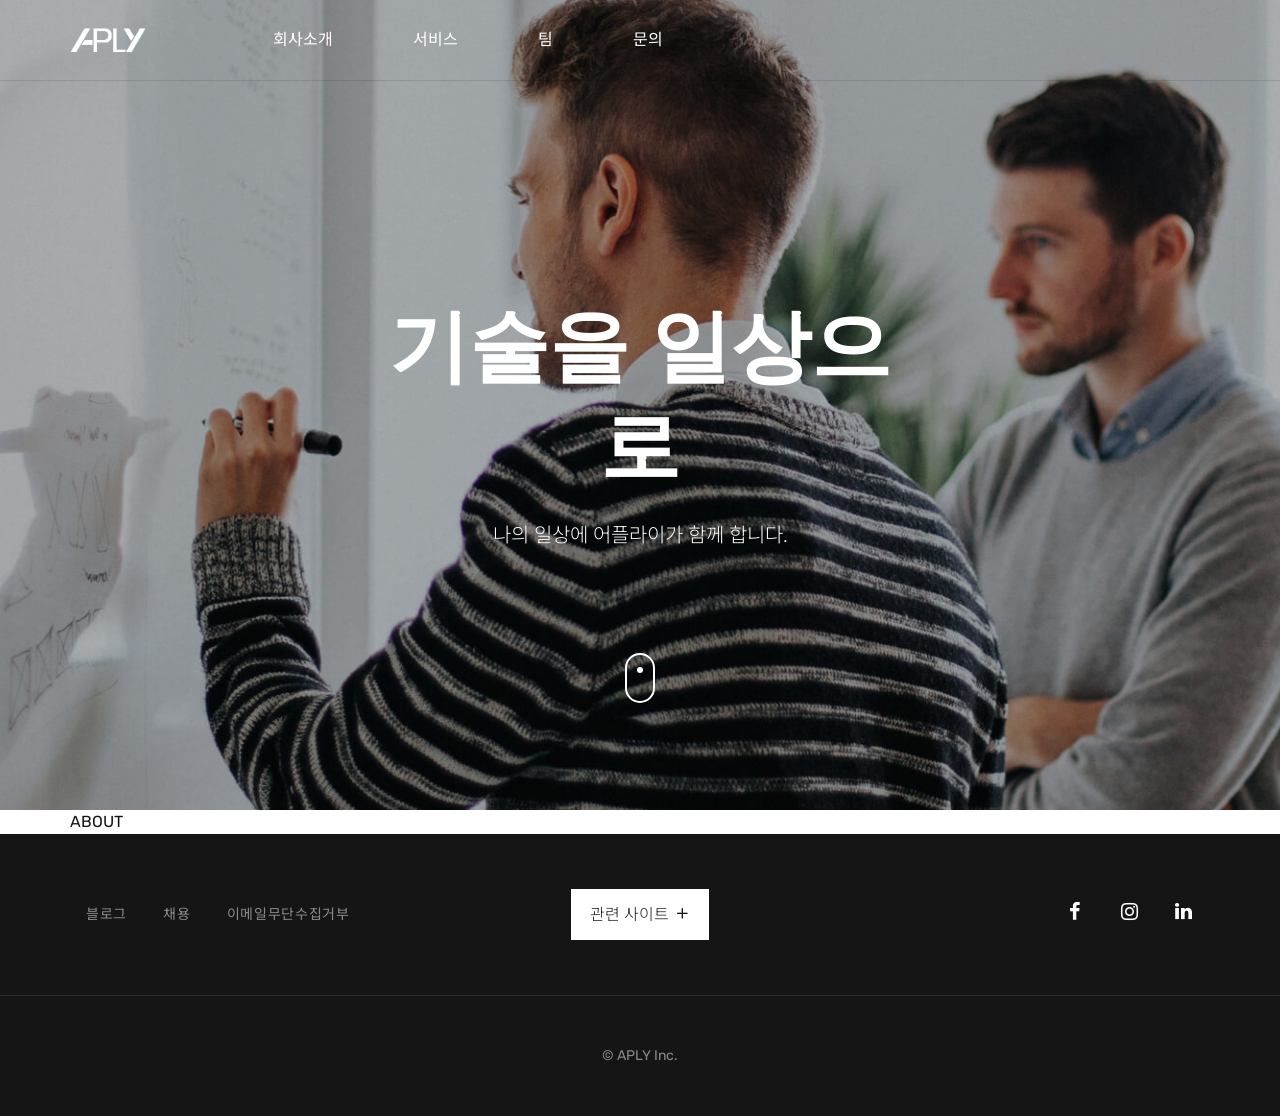
==== commit 74a622aa: "개인정보보호정책 클릭시 modal 안뜨는 오류 수정, 페이지 진입 고유 url 기능 추가" ====
--- a/index.html
+++ b/index.html
@@ -494,12 +494,13 @@
       </div>
     </div>    
 
+    <script src="assets/js/custom/jquery-3.2.1.min.js"></script>
     <script src="assets/js/vendor.js"></script>
     <script src="assets/js/app.js"></script>    
     <!-- 새로 작업한 JS 입니다 -->
     <script src="assets/js/custom/script.js"></script>
     <script src="assets/js/custom/aplyServices.js?v=20230917_01"></script>
-    <script src="assets/js/custom/jquery-3.2.1.min.js"></script>
+    
     <script src="assets/js/custom/jquery.youtube-background.js?v=1.0.7"></script>
     <script>
       function showEmailPolicyDialog() {        
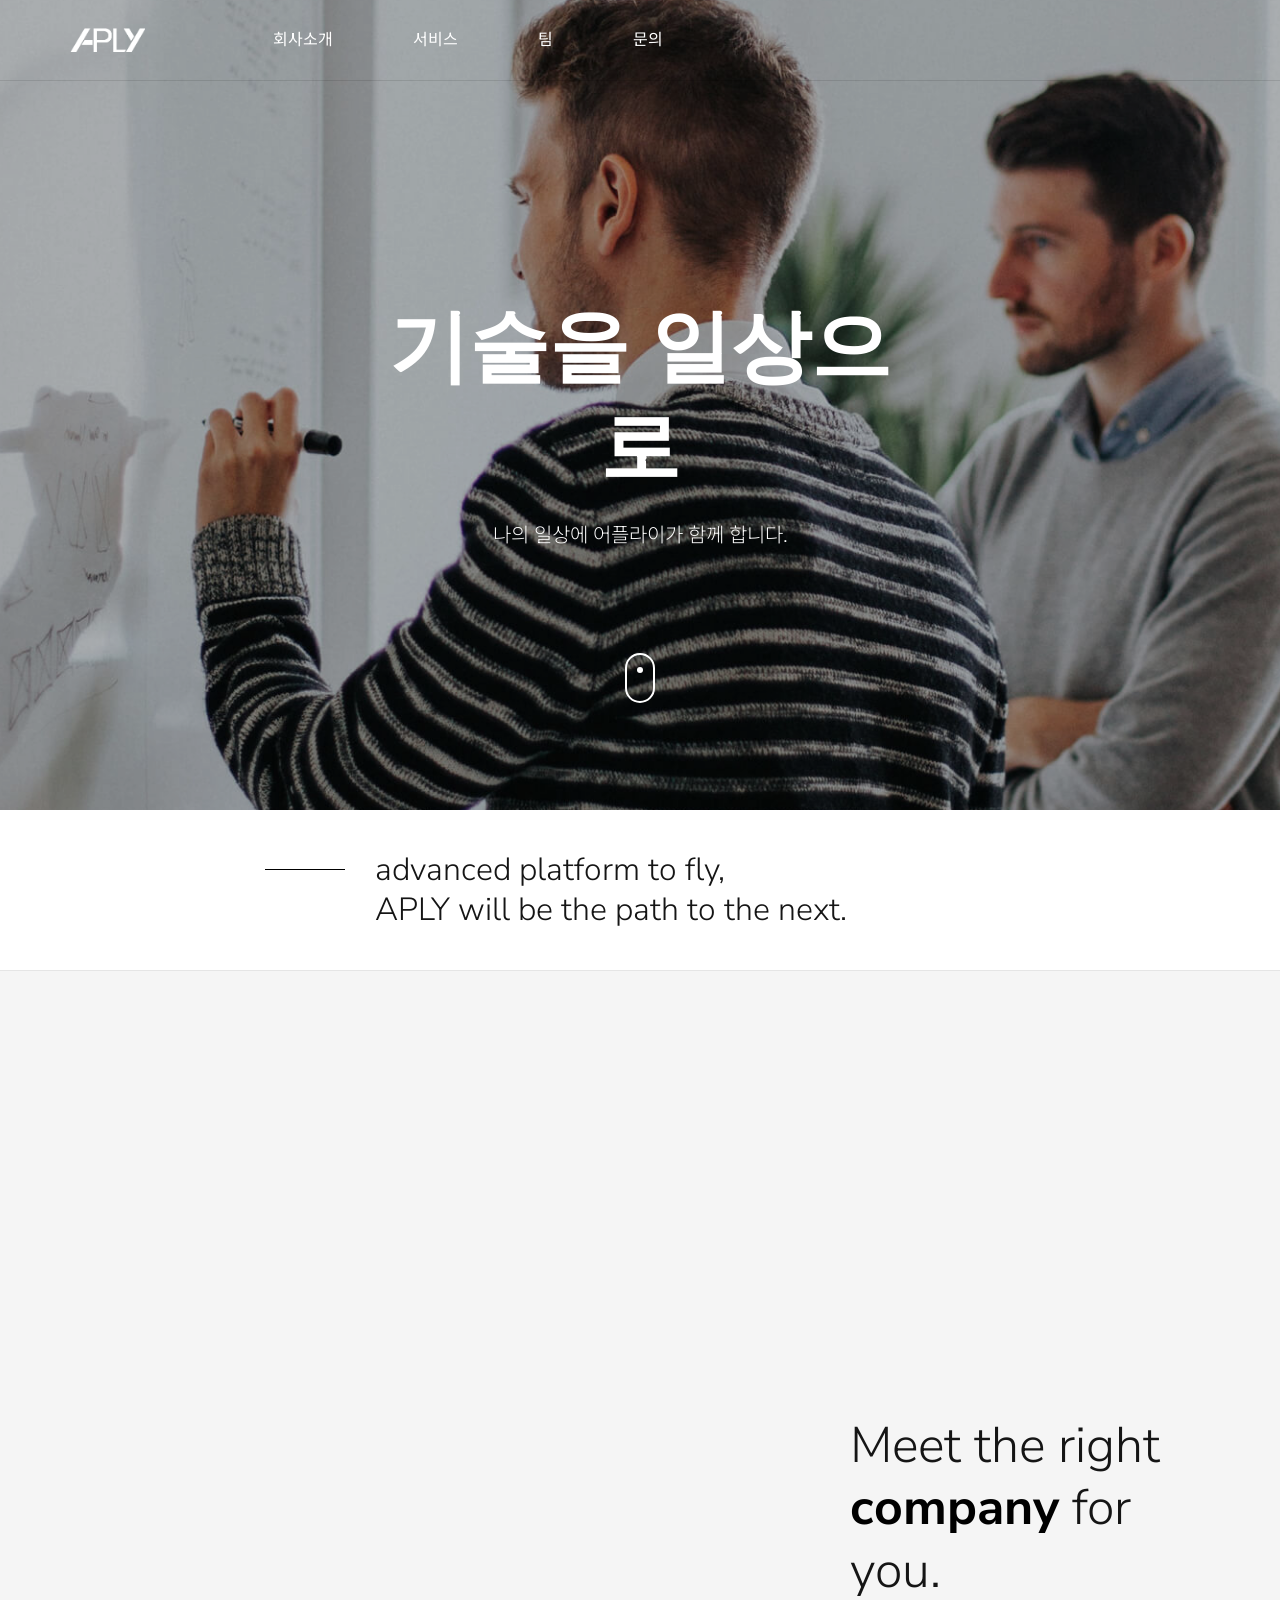
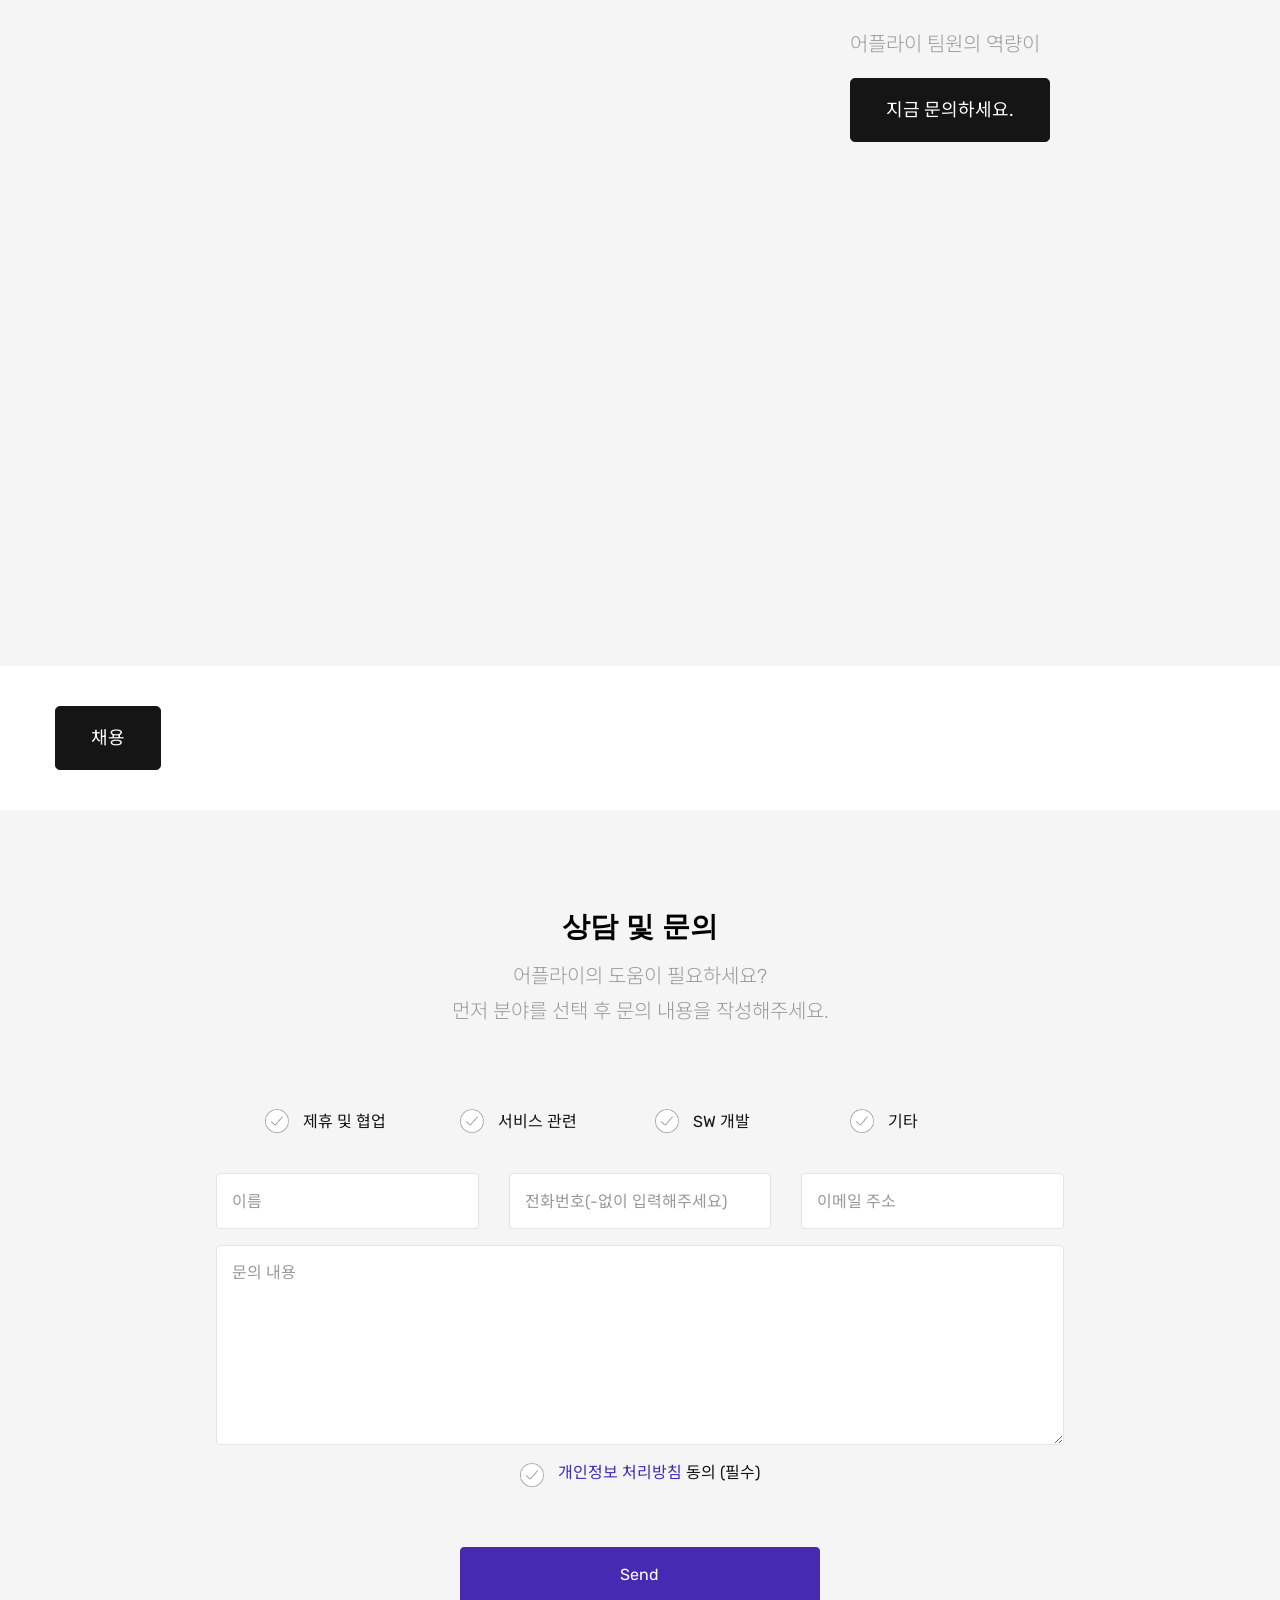
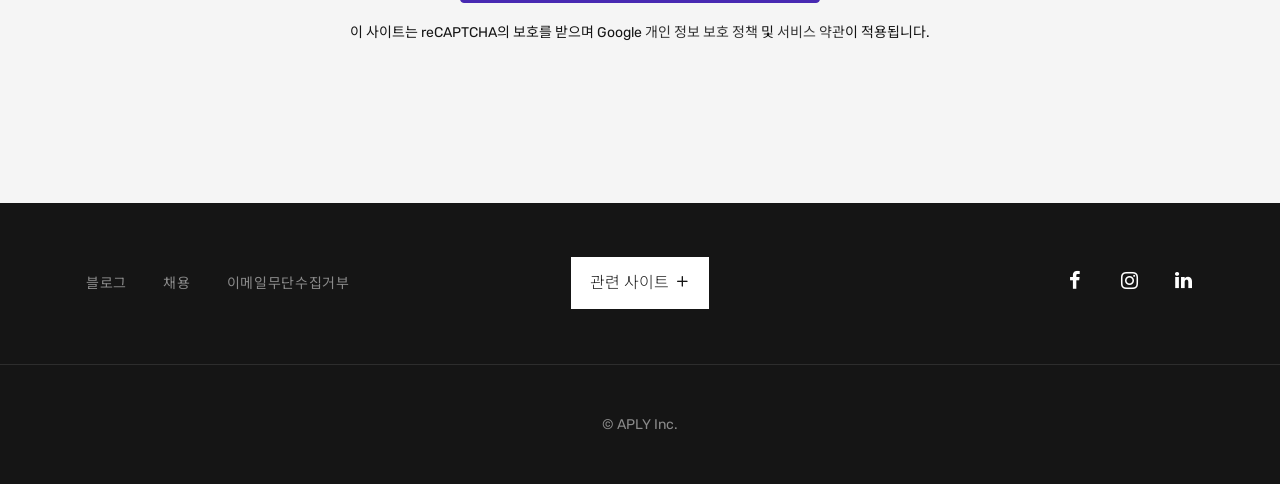
==== commit 1c196f83: "index, main fixed" ====
--- a/index.html
+++ b/index.html
@@ -64,7 +64,7 @@
     <header class="header-sticky header-dark">
       <div class="container">
         <nav class="navbar navbar-expand-lg navbar-dark">
-          <a class="navbar-brand" href="index.html">
+          <a class="navbar-brand" id="menu_main" href="#main">
             <img class="navbar-logo navbar-logo-light" src="assets/img/logo_white.png" style="width:75px;" alt="APLY" />
             <img class="navbar-logo navbar-logo-dark" src="assets/img/logo.png" style="width:75px;" alt="APLY" />
           </a>
@@ -72,10 +72,10 @@
 
           <div class="collapse navbar-collapse" id="navbarSupportedContent">
             <ul class="navbar-nav align-items-center mr-auto">
-              <li class="nav-item" id="menu_about"><a href="#" class="nav-link">회사소개</a></li>
-              <li class="nav-item" id="menu_service"><a href="#" class="nav-link">서비스</a></li>
-              <li class="nav-item" id="menu_team"><a href="#" class="nav-link">팀</a></li>
-              <li class="nav-item" id="menu_contact"><a href="#" class="nav-link">문의</a></li>
+              <li class="nav-item" id="menu_about"><a href="#about" class="nav-link">회사소개</a></li>
+              <li class="nav-item" id="menu_service"><a href="#service" class="nav-link">서비스</a></li>
+              <li class="nav-item" id="menu_team"><a href="#team" class="nav-link">팀</a></li>
+              <li class="nav-item" id="menu_contact"><a href="#contact" class="nav-link">문의</a></li>
             </ul>
           </div>
         </nav>
@@ -84,190 +84,7 @@
     <!-- / header -->
         
     <!-- main contents (JS코드로 변경됨) -->
-    <div id="mainContents" class="main-container">
-    
-      <!-- cover -->     
-      <section class="p-0" data-top-top="transform: translateY(0px);" data-top-bottom="transform: translateY(200px);">
-        <div class="swiper-container text-white">
-          <div class="swiper-wrapper">
-            <div class="swiper-slide vh-90">
-              <div class="image image-overlay image-zoom" style="background-image:url(assets/img/main/top.jpg)"></div>
-              <div class="caption">
-                <div class="container">
-                  <div class="row align-items-end justify-content-center vh-90">
-                    <div class="col-12 col-lg-6 text-center" data-swiper-parallax-y="-100%">
-                      <h1 class="display-1 mb-2 font-weight-bold ">기술을 일상으로</h1>
-                      <p class="lead mb-10 text-white">나의 일상에 어플라이가 함께 합니다.</p>
-                      <div class="mouse"></div>
-                    </div>
-                  </div>
-                </div>  
-              </div>
-            </div>
-          </div>
-        </div>
-      </section>
-      <!-- / cover -->
-      
-      <section class="bg-white pt-4 pb-4 separator-bottom" data-top-top="transform: translateY(0px);" data-top-bottom="transform: translateY(200px);">
-        <div class="container">
-          <div class="row justify-content-center">
-            <div class="col-md-10 col-lg-8">
-              <h3 class="text-decorated text-decorated--padding">advanced platform to fly,<br />APLY will be the path to the next.</h3>
-            </div>
-          </div>
-        </div>
-      </section>
-      
-      <!-- 역량 -->
-      <section class="bg-light pt-4 pb-4" data-top-top="transform: translateY(0px);" data-top-bottom="transform: translateY(200px);">
-        <div class="container">
-          <div class="row align-items-center justify-content-between">
-            <div class="col-md-8">
-              <ul class="masonry gallery row gutter-1">
-                <li class="col-6" data-aos="zoom-in">
-                  <figure class="photo equal equal-double">
-                    <a href="../../assets/images/demo/hotel/hotel-2.jpg" style="background-image: url(../../assets/images/demo/hotel/hotel-2.jpg);">
-                      <span class="photo-caption">
-                        <span>Photo Caption</span>
-                      </span>
-                    </a>
-                  </figure>
-                </li>
-                <li class="col-6" data-aos="zoom-in">
-                  <figure class="photo equal">
-                    <a href="../../assets/images/demo/hotel/hotel-3.jpg" style="background-image: url(../../assets/images/demo/hotel/hotel-3.jpg);">
-                      <span class="photo-caption">
-                        <span>Photo Caption</span>
-                      </span>
-                    </a>
-                  </figure>
-                </li>
-                <li class="col-6" data-aos="zoom-in">
-                  <figure class="photo equal">
-                    <a href="../../assets/images/demo/hotel/hotel-4.jpg" style="background-image: url(../../assets/images/demo/hotel/hotel-4.jpg);">
-                      <span class="photo-caption">
-                        <span>Photo Caption</span>
-                      </span>
-                    </a>
-                  </figure>
-                </li>
-              </ul>
-            </div>
-            <div class="col-md-4">
-              <h2 class="h1">Meet the right <br><b>company</b> for you.</h2>
-              <p class="lead">어플라이 팀원의 역량이</p>
-              <div class="btn btn-lg btn-dark" data-aos="fade-up" data-aos-delay="50">지금 문의하세요.</div>
-            </div>
-          </div>         
-        </div>
-      </section>
-      <!-- / 역량 소개 -->   
-      
-      <!-- 서비스 소개 -->
-      <section class="bg-light pt-4 pb-4" data-top-top="transform: translateY(0px);" data-top-bottom="transform: translateY(200px);">
-        <div class="container">
-          <div class="row">
-          </div>
-        </div>
-      </section>
-      
-      <!-- 회사 소개 -->
-      <section class="bg-white pt-4 pb-4" data-top-top="transform: translateY(0px);" data-top-bottom="transform: translateY(200px);">
-        <div class="container">
-          <div class="row">
-            <div class="btn btn-lg btn-dark" data-aos="fade-up" data-aos-delay="50">채용</div>
-          </div>
-        </div>
-      </section>
-      
-      <!-- 문의하기 폼 -->
-      <section class="bg-light pt-10 pb-10" data-top-top="transform: translateY(0px);" data-top-bottom="transform: translateY(200px);">
-        <div class="container">
-          <form role="form" method="post" id="email_up">
-            <div class="row mb-8">
-              <div class="col-12 text-center">
-                <h4><b>상담 및 문의</b></h4>
-                <p class="lead">어플라이의 도움이 필요하세요? <br />먼저 분야를 선택 후 문의 내용을 작성해주세요.</p>
-              </div>
-            </div>  
-            <div class="row justify-content-center mb-2">
-              <div class="col-lg-2 mb-1">
-                 <input type="checkbox" name="min_type_1" id="mi_1" value="SW 개발">
-                 <label class="lab_check" for="mi_1"><span class="checkbox" style="margin-bottom:0.375rem;"></span></label>
-                 <span>제휴 및 협업</span>
-              </div>
-              <div class="col-lg-2 mb-1">
-                 <input type="checkbox" name="min_type_2" id="mi_2" value="데이터 분석">
-                 <label class="lab_check" for="mi_2"><span class="checkbox" style="margin-bottom:0.375rem;"></span></label>
-                 <span>서비스 관련</span>
-              </div>
-              <div class="col-lg-2 mb-1">
-                 <input type="checkbox" name="min_type_3" id="mi_3" value="HW 개발">
-                 <label class="lab_check" for="mi_3"><span class="checkbox" style="margin-bottom:0.375rem;"></span></label>
-                 <span>SW 개발</span>
-              </div>
-              <div class="col-lg-2">
-                 <input type="checkbox" name="min_type_4" id="mi_4" value="마케팅">
-                 <label class="lab_check" for="mi_4"><span class="checkbox" style="margin-bottom:0.375rem;"></span></label>
-                 <span>기타</span>
-              </div>                                        
-              <p class="help-block text-danger"></p>
-            </div>
-            <div class="row justify-content-center mb-4">
-              <div class="col-lg-3">
-                <div class="form-group">
-                  <input class="form-control" type="text" name="form_name" placeholder="이름" required=""> 
-                  <p class="help-block text-danger"></p>
-                </div>
-              </div>
-              <div class="col-lg-3">
-                <div class="form-group">
-                  <input class="form-control" type="text" name="form_phone" placeholder="전화번호(-없이 입력해주세요)" required="" pattern="\d+"> 
-                  <p class="help-block text-danger"></p>
-                </div>
-              </div>
-              <div class="col-lg-3">
-                <div class="form-group">
-                  <input class="form-control" type="text" name="form_email" placeholder="이메일 주소" required=""> 
-                  <p class="help-block text-danger"></p>
-                </div>
-              </div>
-
-              <div class="col-md-9">
-                 <div class="form-group">
-                   <textarea class="form-control" name="form_content" rows="7" placeholder="문의 내용" required=""></textarea>
-                   <p class="help-block text-danger"></p>
-                 </div>
-              </div>
-
-              <div class="col-md-9 text-center">
-                 <div class="form-group">
-                   <input type="checkbox" name="agree_1" id="ag_1" value="제공">
-                   <label class="lab_check" for="ag_1"><span class="checkbox"></span></label>
-                   <a href="javascript:showPrivacyDialog();">개인정보 처리방침</a> 동의 <span class="required">(필수)</span>
-                 </div>
-              </div>
-            </div>    
-            <div class="row justify-content-center mb-2">
-              <div class="col-md-4">                  
-                 <button class="btn btn-primary btn-block" id="email_up_send">Send</button>
-              </div>
-            </div>
-            <div class="row justify-content-center mb-6">
-              <div class="col-md-9 fs-14 text-center">                  
-                이 사이트는 reCAPTCHA의 보호를 받으며 Google 
-                <a href='https://policies.google.com/privacy' style='color:#333;' target='_blank'>개인 정보 보호 정책</a> 및 
-                <a href='https://policies.google.com/terms' style='color:#333;' target='_blank'>서비스 약관</a>이 적용됩니다.</a>
-              </div>
-              <input type="hidden" name="form_token">
-              <input type="hidden" name="form_kind" value="aplycontact">
-              </div>
-            </div>
-          </form>
-        </div>
-      </section>
-      <!-- / 문의하기 폼 -->      
+    <div id="mainContents" class="main-container"> 
     </div>
     <!-- end of main contents -->
         
@@ -279,7 +96,7 @@
             <div class="col-md-5 text-center text-md-left">
               <ul class="nav">
                 <li class="nav-item"><a class="nav-link" href="//blog.naver.com/PostList.naver?blogId=jebo78&categoryNo=38&from=postList" target="_blank">블로그</a></li>
-                <li class="nav-item"><a class="nav-link" href="#" id="menu_recruit">채용</a></li>
+                <li class="nav-item"><a class="nav-link" href="#recruit" id="menu_recruit">채용</a></li>
                 <li class="nav-item"><a class="nav-link" href="javascript:showEmailPolicyDialog();">이메일무단수집거부</a></li>
               </ul>
             </div>
@@ -500,7 +317,6 @@
     <!-- 새로 작업한 JS 입니다 -->
     <script src="assets/js/custom/script.js"></script>
     <script src="assets/js/custom/aplyServices.js?v=20230917_01"></script>
-    
     <script src="assets/js/custom/jquery.youtube-background.js?v=1.0.7"></script>
     <script>
       function showEmailPolicyDialog() {        
--- a/assets/css/style.css
+++ b/assets/css/style.css
@@ -15213,15 +15213,13 @@
     bottom: -60vw;
     left: 80vw; } }
 
-body > section,
-body > footer {
+body > section, body > footer {
   position: relative;
   margin: 0 auto;
   padding: 6.25rem 0;
   overflow: hidden; }
 
-body [class*="container"] .row:not(:last-child) {
-  margin-bottom: 3.125rem; }
+body [class*="container"] .row:not(:last-child) {margin-bottom: 3.125rem; }
 
 @media (max-width: 767.98px) {
   body > section,
@@ -15281,8 +15279,8 @@
       height: 100%; }
 
 @media (max-width: 767.98px) {
-  .split-background {
-    position: static; } }
+  .split-background {position: static; }
+  }
 
 .overlay::before {
   position: absolute;
@@ -15296,11 +15294,9 @@
   opacity: .8;
   z-index: 10; }
 
-section[class*="large"] {
-  padding: 9.375rem 0; }
-
-section[class*="small"] {
-  padding: 4.16667rem 0; }
+section[class*="large"] {padding: 9.375rem 0; }
+
+section[class*="small"] {padding: 4.16667rem 0; }
 
 [class*="separator"] {
   border-width: 0;
@@ -15318,11 +15314,9 @@
 .text-white [class*="separator"], .text-white[class*="separator"] {
   border-color: rgba(255, 255, 255, 0.1); }
 
-.section-decorated-top {
-  padding-top: 9.375rem; }
-
-.section-decorated-bottom {
-  padding-bottom: 9.375rem; }
+.section-decorated-top {padding-top: 9.375rem; }
+
+.section-decorated-bottom {padding-bottom: 9.375rem; }
 
 .decorated-top {
   position: absolute;
@@ -15372,12 +15366,9 @@
     .decorated-bottom {
       height: 20px; } }
 
-.decorated-sm {
-  height: 20px; }
-
-.viewport {
-  position: relative;
-  overflow: hidden; }
+.decorated-sm {height: 20px; }
+
+.viewport {position: relative; overflow: hidden; }
 
 .circle {
   position: absolute;
@@ -15396,9 +15387,8 @@
   background: rgba(0, 0, 0, 0.1); }
 
 @media (min-width: 1600px) {
-  body > section,
-  body > footer {
-    padding: 7.5rem 0; } }
+  body > section, body > footer {padding: 7.5rem 0; }
+  }
 
 @media (max-width: 1199.98px) {
   .container > .row > *:not(:last-child),
@@ -15406,11 +15396,9 @@
   .container-full > .row > *:not(:last-child) {
     margin-bottom: 1.875rem; } }
 
-.logo-sm {
-  max-height: 2rem; }
-
-img {
-  max-width: 100%; }
+.logo-sm {max-height: 2rem; }
+
+img {max-width: 100%; }
 
 .anchor {
   -webkit-transition: all 0.2s;
@@ -15437,8 +15425,7 @@
     .anchor:hover i {
       color: #fff; }
 
-#typed-strings {
-  display: none; }
+#typed-strings {display: none; }
 
 .socials {
   -webkit-transition: all 0.2s;
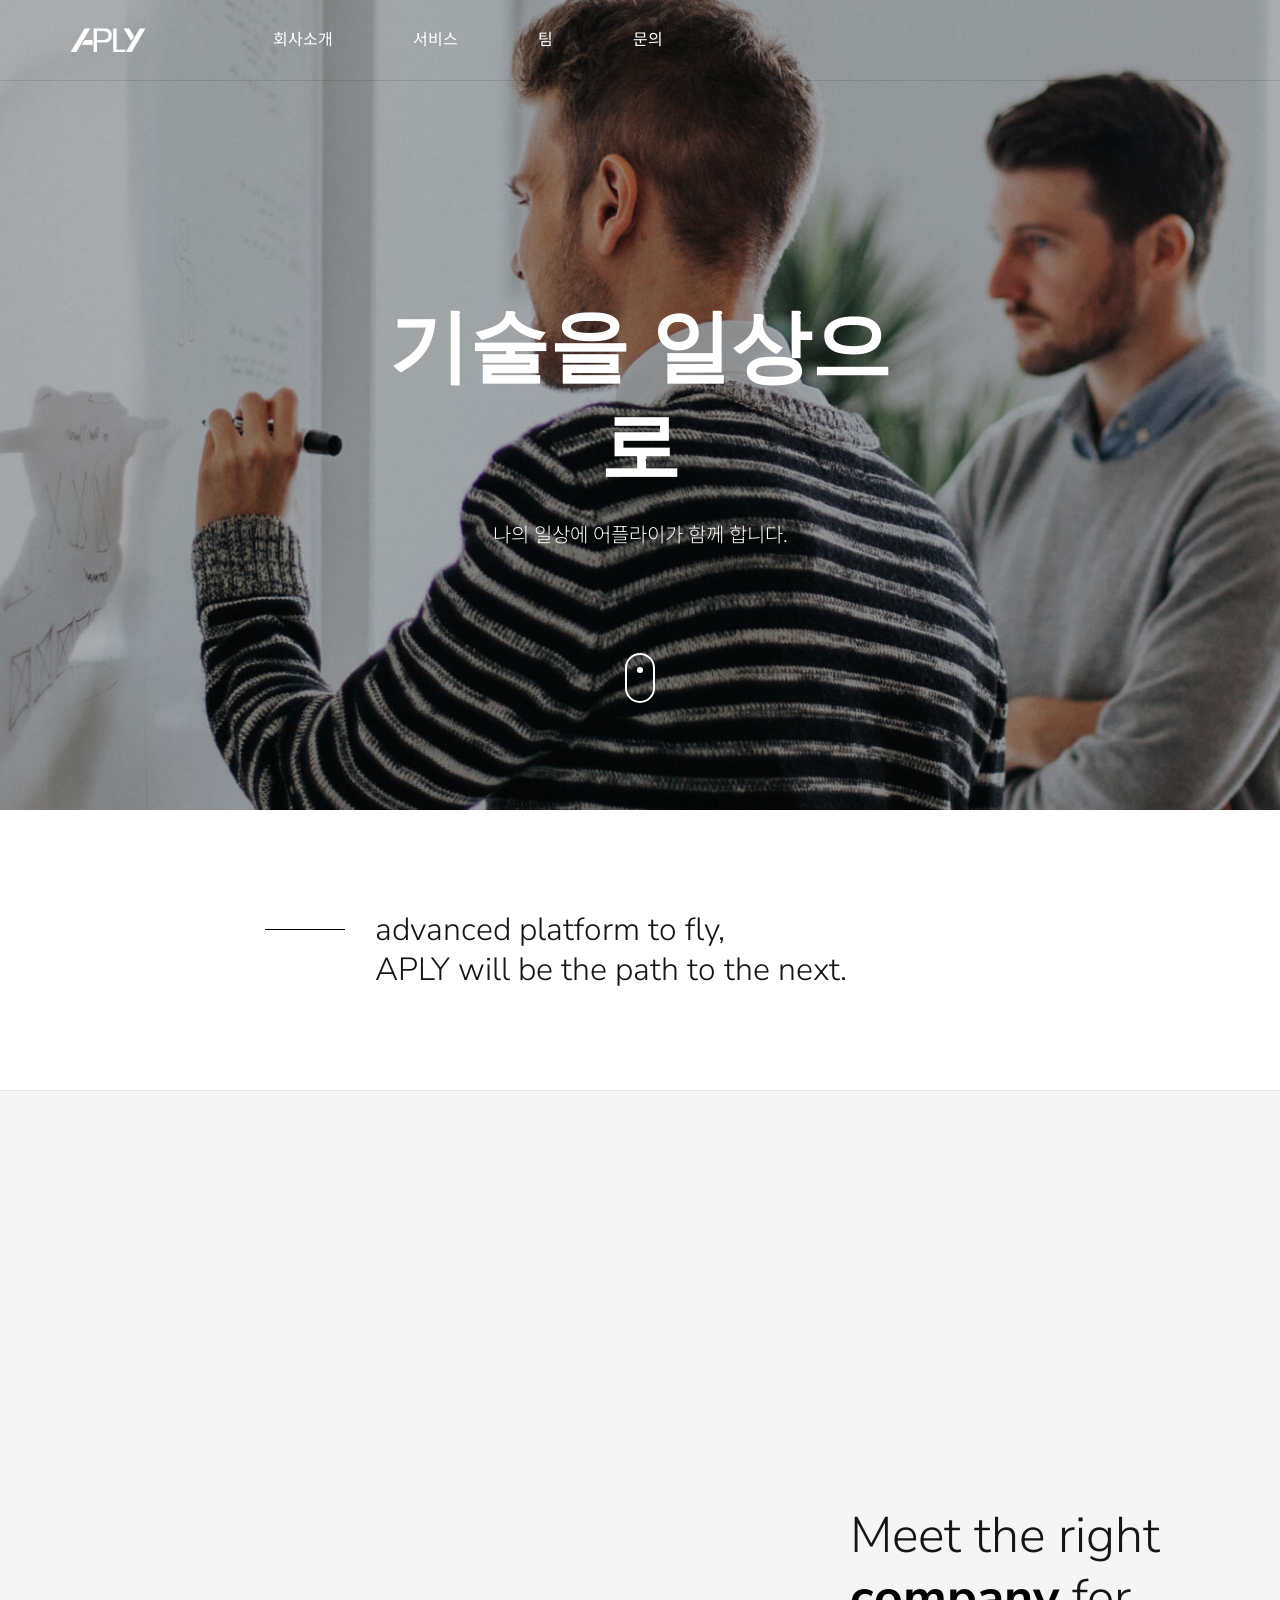
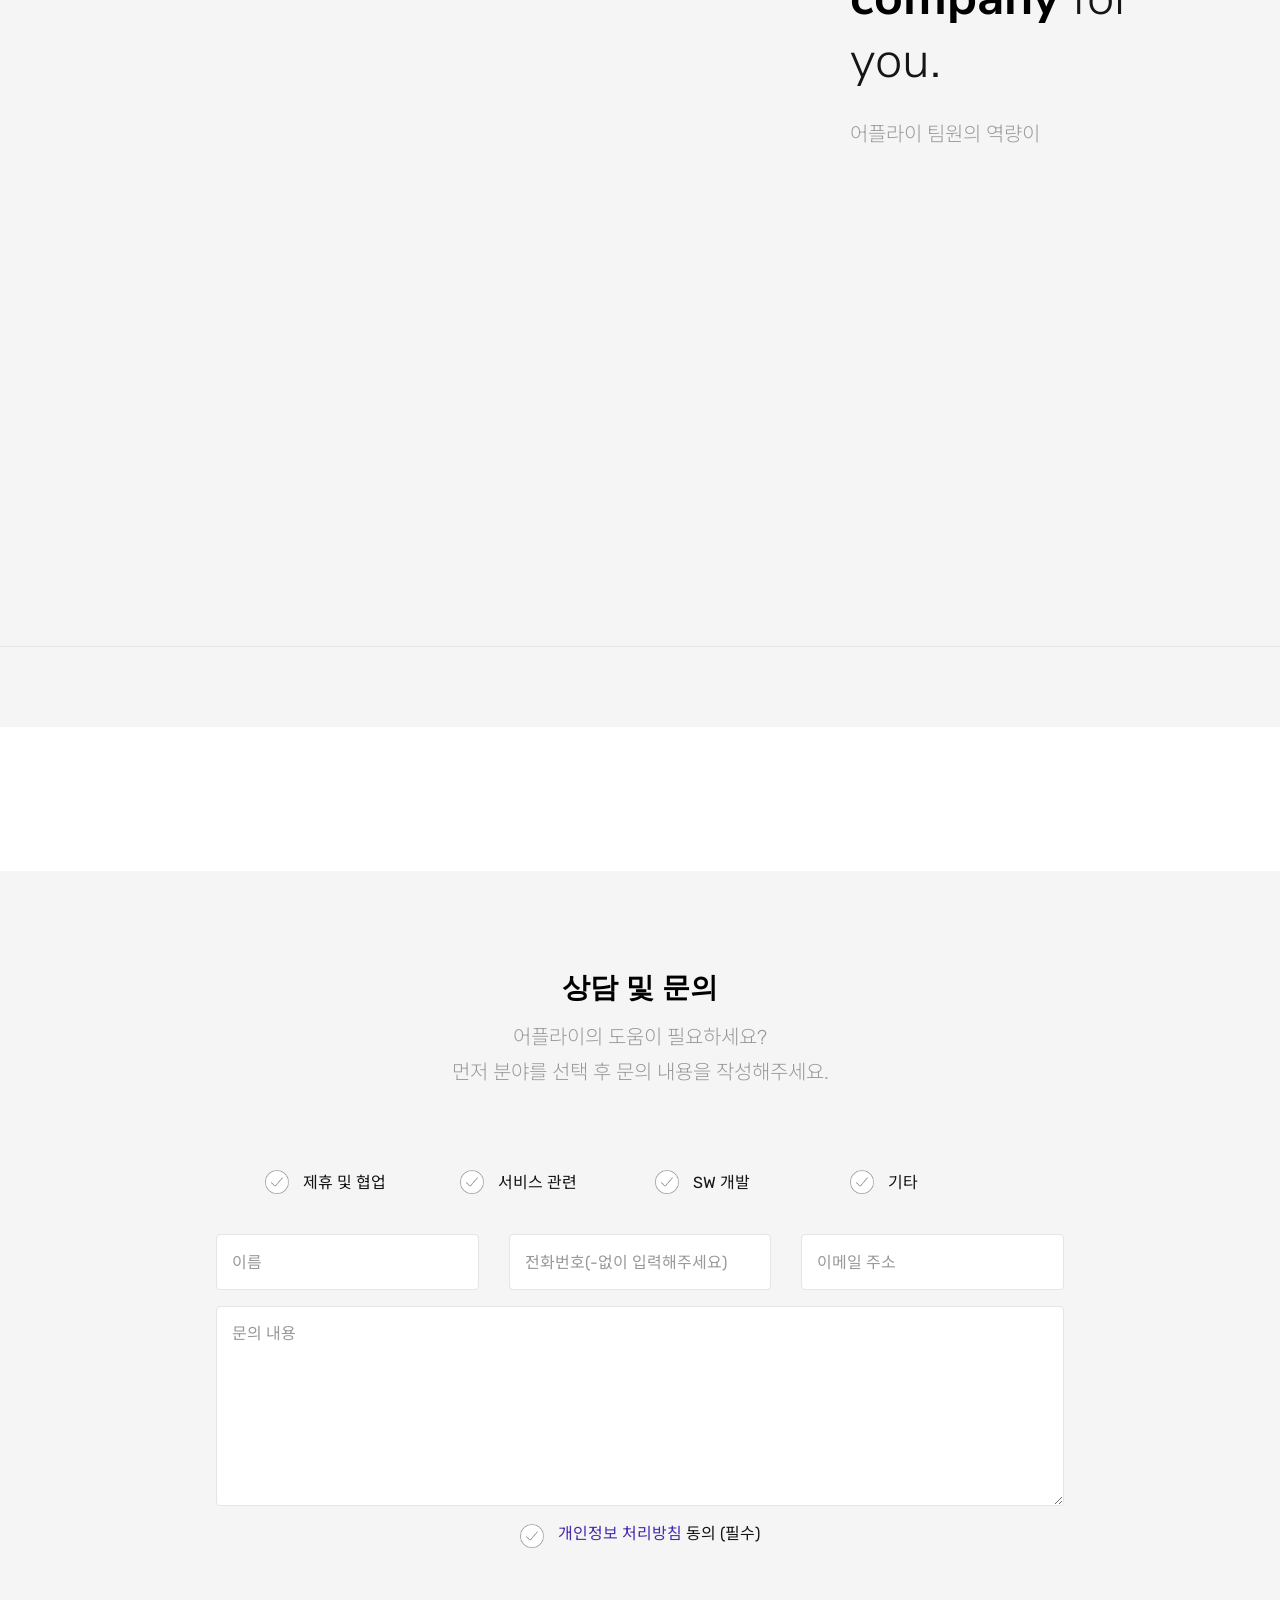
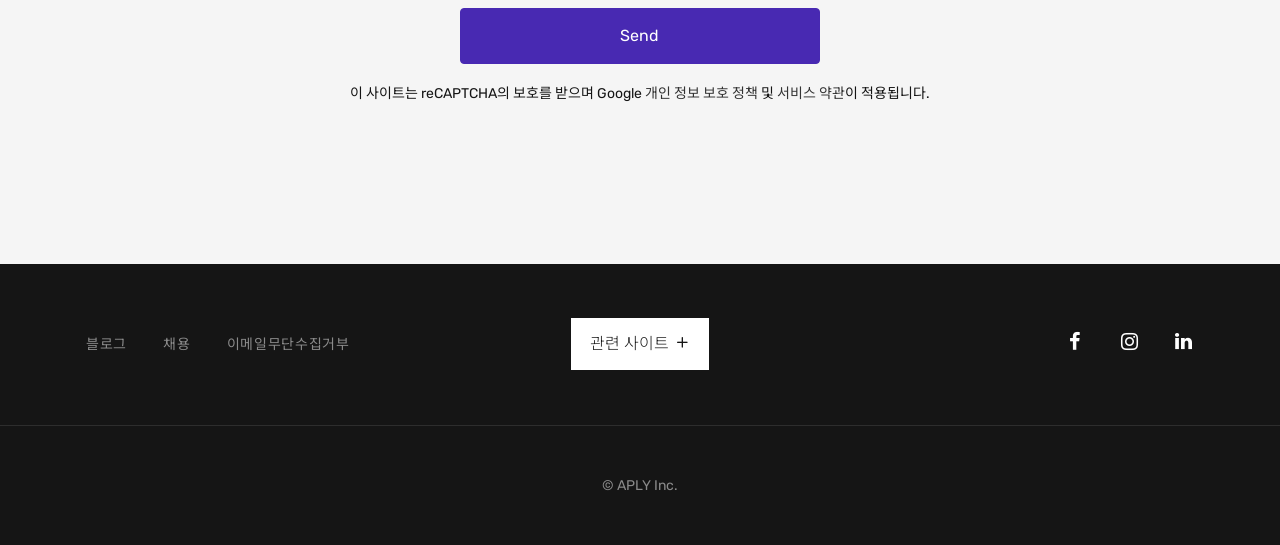
==== commit 017cb50b: "swiper-slid 효과 적용인되던 문제 수정 - 각 메뉴별 html load 시점 확인 후 효과 적용하게끔 구조 개선" ====
--- a/index.html
+++ b/index.html
@@ -314,8 +314,7 @@
     <script src="assets/js/custom/jquery-3.2.1.min.js"></script>
     <script src="assets/js/vendor.js"></script>
     <script src="assets/js/app.js"></script>    
-    <!-- 새로 작업한 JS 입니다 -->
-    <script src="assets/js/custom/script.js"></script>
+    <!-- 새로 작업한 JS 입니다 -->    
     <script src="assets/js/custom/aplyServices.js?v=20230917_01"></script>
     <script src="assets/js/custom/jquery.youtube-background.js?v=1.0.7"></script>
     <script>
--- a/assets/css/style.css
+++ b/assets/css/style.css
@@ -8011,8 +8011,7 @@
     bottom: -2.5rem;
     left: -2.5rem; }
 
-.text-blue {
-  color: #0030AE !important; }
+.text-blue {color: #0030AE !important; }
 
 a.text-blue:hover, a.text-blue:focus {
   color: #001b62 !important; }
@@ -15213,7 +15212,7 @@
     bottom: -60vw;
     left: 80vw; } }
 
-body > section, body > footer {
+section, footer {
   position: relative;
   margin: 0 auto;
   padding: 6.25rem 0;
@@ -15222,11 +15221,9 @@
 body [class*="container"] .row:not(:last-child) {margin-bottom: 3.125rem; }
 
 @media (max-width: 767.98px) {
-  body > section,
-  body > footer {
-    padding: 3.125rem 0; }
-  body [class*="container"] .row:not(:last-child) {
-    margin-bottom: 2.08333rem; } }
+  section, footer {padding: 3.125rem 0; }
+  body [class*="container"] .row:not(:last-child) {margin-bottom: 2.08333rem; }
+  }
 
 .layers {
   position: relative;
@@ -15387,7 +15384,7 @@
   background: rgba(0, 0, 0, 0.1); }
 
 @media (min-width: 1600px) {
-  body > section, body > footer {padding: 7.5rem 0; }
+  section, footer {padding: 7.5rem 0; }
   }
 
 @media (max-width: 1199.98px) {
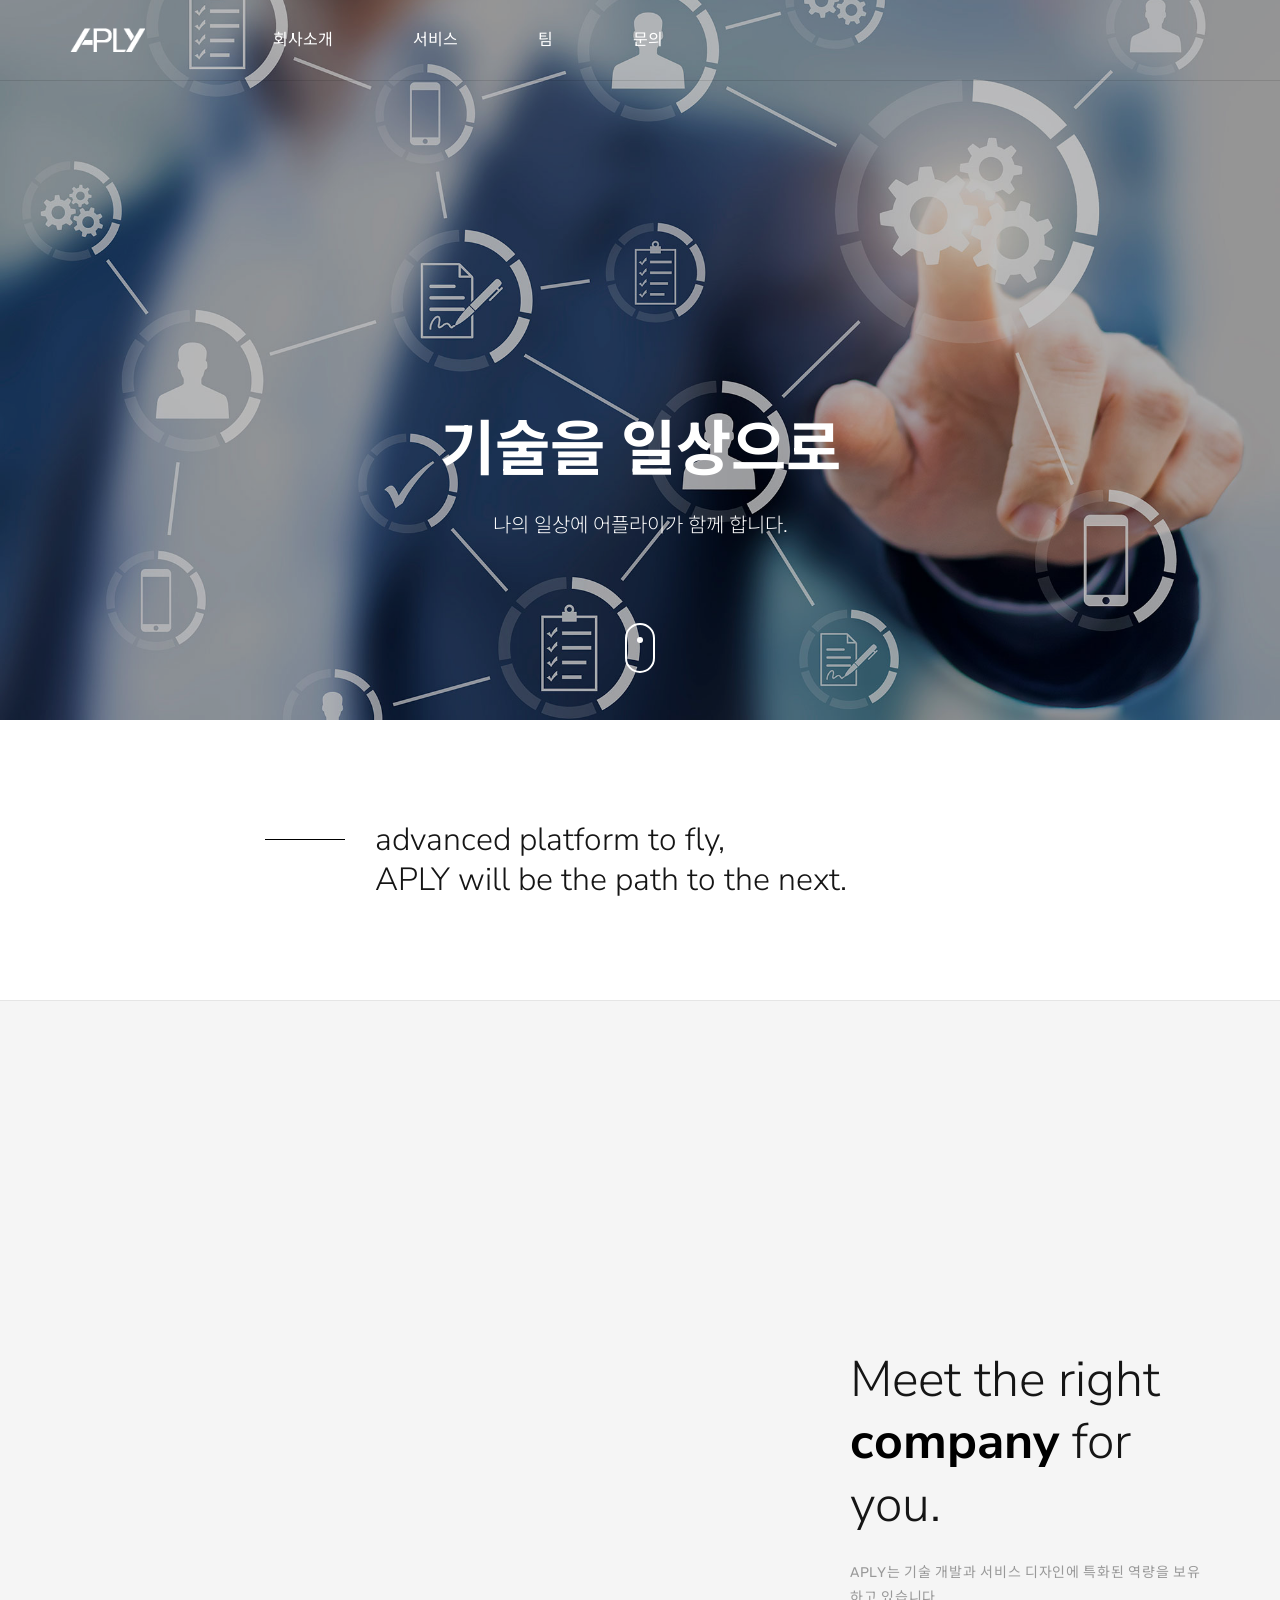
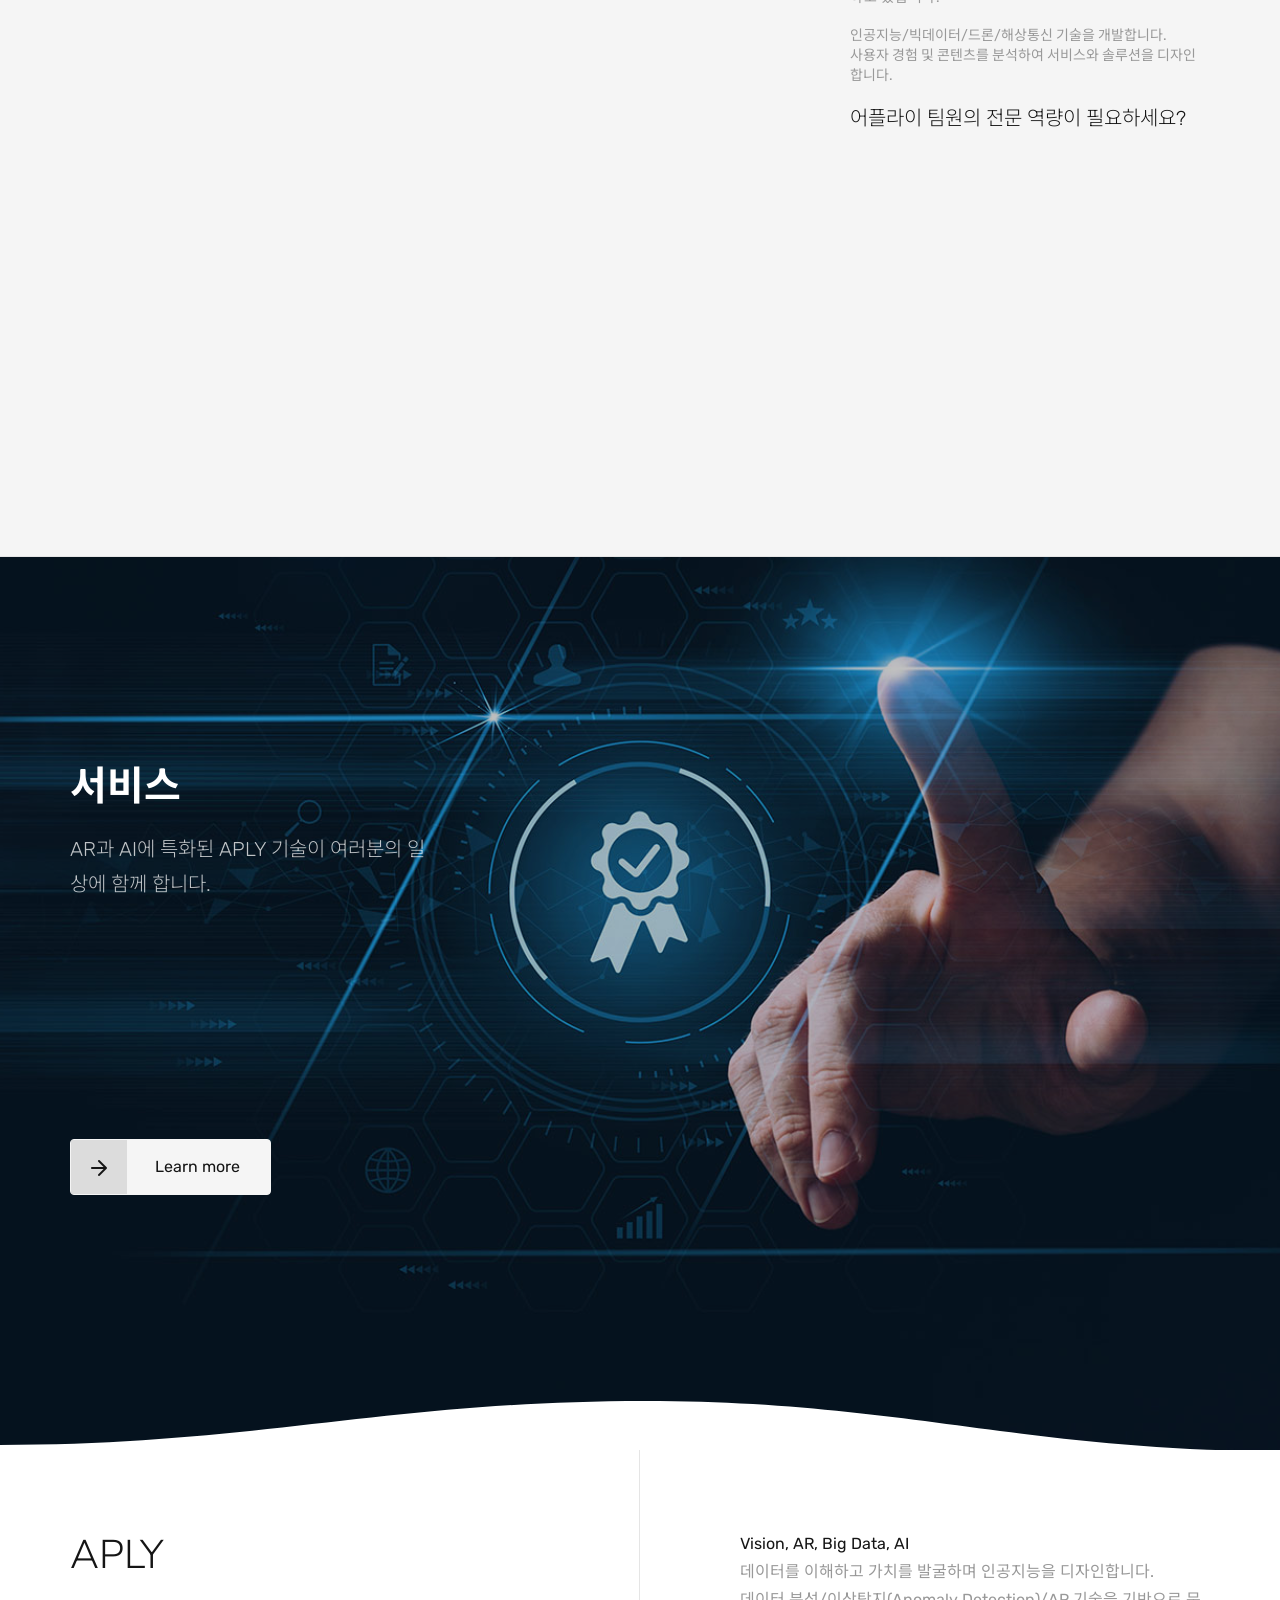
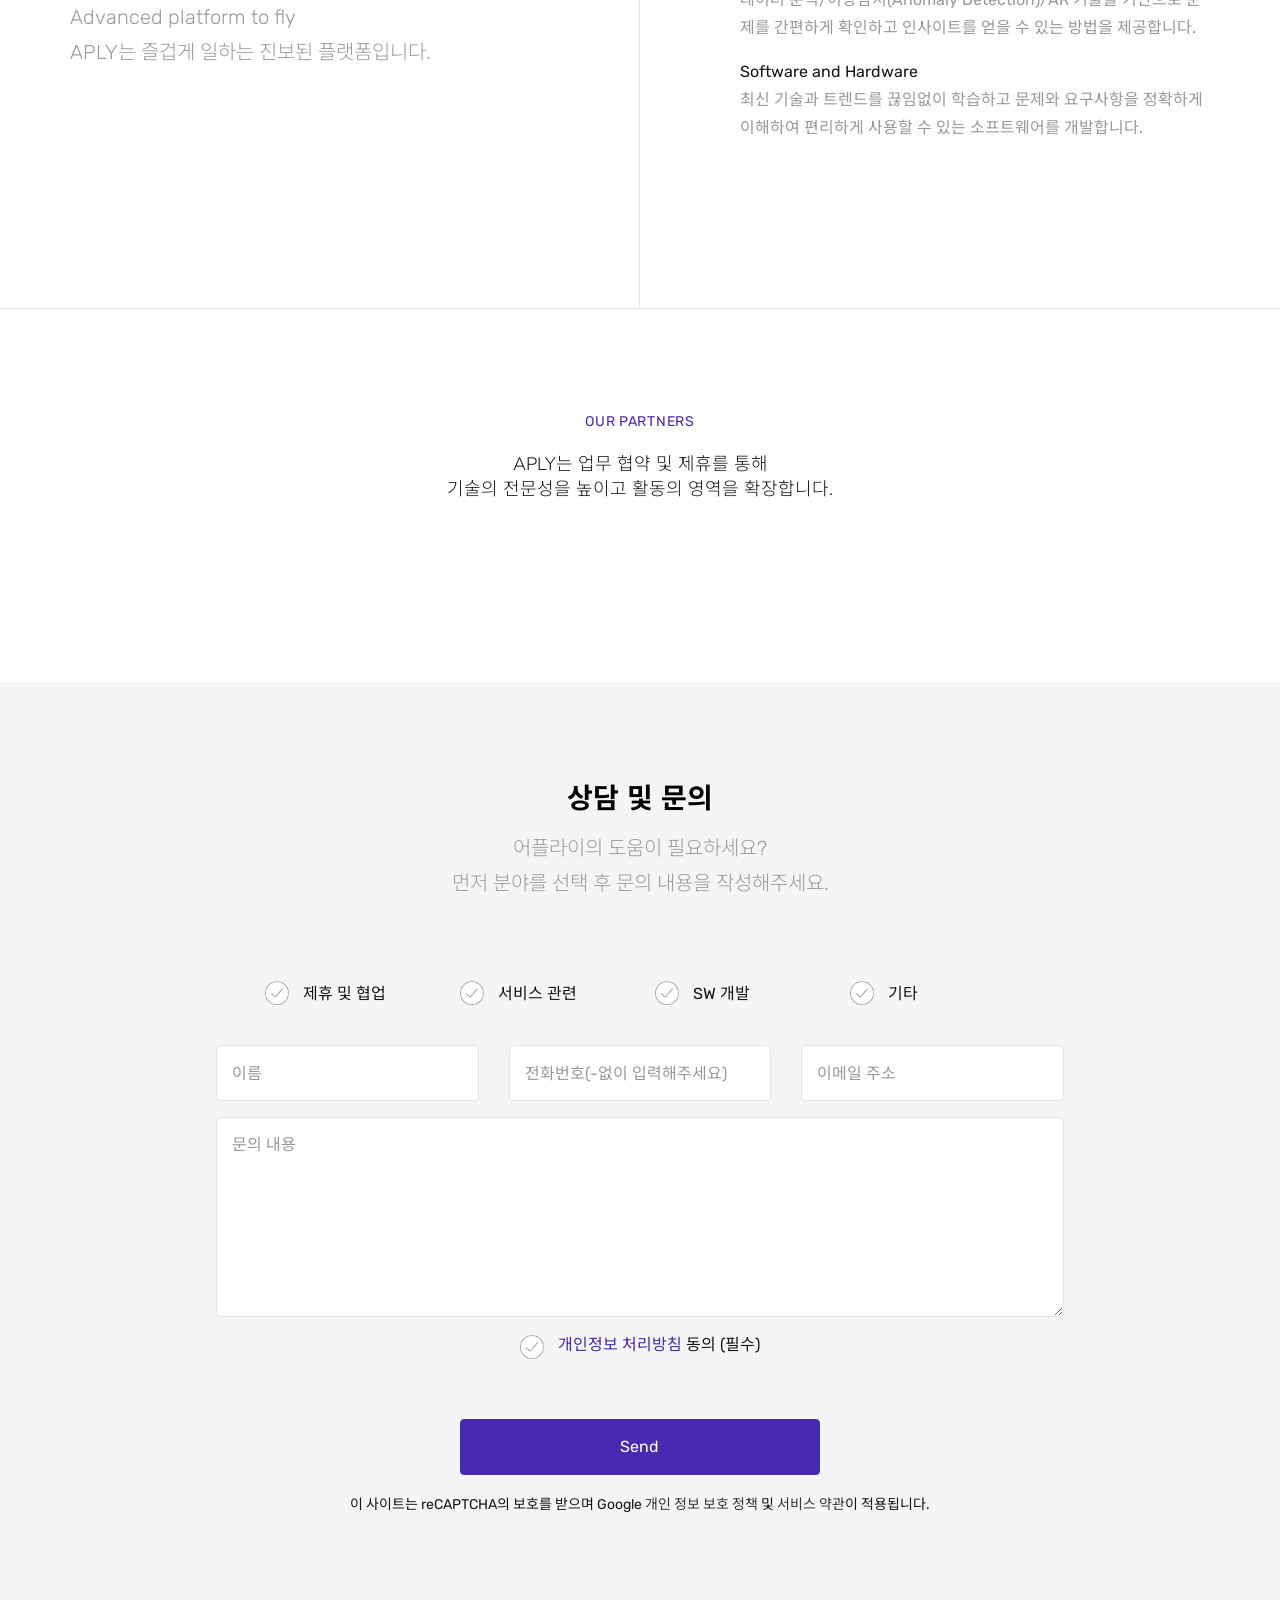
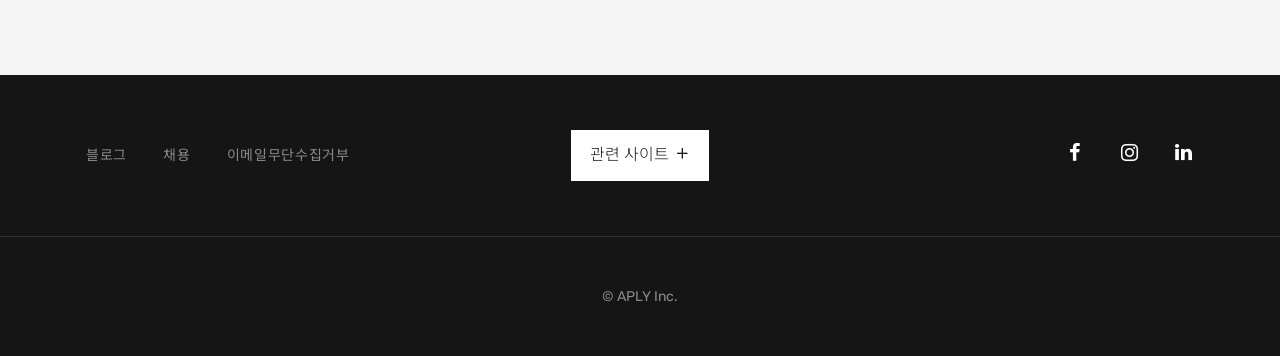
==== commit df76b041: "index setting fixed" ====
--- a/index.html
+++ b/index.html
@@ -32,7 +32,7 @@
     <meta property="og:type" content="website">
     <meta property="og:locale" content="ko_KR" />
     <meta property="og:title" content="어플라이 | APLY Inc. - Advanced platform to fly" />
-    <meta property="og:image" content="assets/img/site_title.png" />
+    <meta property="og:image" content="assets/img/site_title.jpg" />
     <meta property="og:url" content="https://home.aply.biz" />
     <meta property="og:description" content="즐겁게 일하기 위한 진보된 플랫폼을 만나보세요!" />
 
@@ -68,7 +68,9 @@
             <img class="navbar-logo navbar-logo-light" src="assets/img/logo_white.png" style="width:75px;" alt="APLY" />
             <img class="navbar-logo navbar-logo-dark" src="assets/img/logo.png" style="width:75px;" alt="APLY" />
           </a>
-          <button class="navbar-toggler" type="button" data-toggle="collapse" data-target="#navbarSupportedContent" aria-controls="navbarSupportedContent" aria-expanded="false" aria-label="Toggle navigation"><span class="burger"><span></span></span></button>
+          <button class="navbar-toggler" type="button" data-toggle="collapse" data-target="#navbarSupportedContent" aria-controls="navbarSupportedContent" aria-expanded="false" aria-label="Toggle navigation">
+            <span class="burger"><span></span></span>
+          </button>
 
           <div class="collapse navbar-collapse" id="navbarSupportedContent">
             <ul class="navbar-nav align-items-center mr-auto">
--- a/assets/css/style.css
+++ b/assets/css/style.css
@@ -200,7 +200,7 @@
 h1, h2, h3, h4, h5, h6,
 .h1, .h2, .h3, .h4, .h5, .h6 {
   margin-bottom: 1em;
-  font-family: "Nunito Sans", sans-serif;
+  font-family: "Nunito Sans", 'Noto Sans KR', sans-serif;
   font-weight: 300;
   line-height: 1.25;
   color: inherit; }
@@ -2825,30 +2825,19 @@
     padding-left: 0; } }
 
 @media (min-width: 576px) {
-  .navbar-expand-sm {
-    flex-flow: row nowrap;
-    justify-content: flex-start; }
-    .navbar-expand-sm .navbar-nav {
-      flex-direction: row; }
-      .navbar-expand-sm .navbar-nav .dropdown-menu {
-        position: absolute; }
-      .navbar-expand-sm .navbar-nav .nav-link {
-        padding-right: 0.5rem;
-        padding-left: 0.5rem; }
-    .navbar-expand-sm > .container,
-    .navbar-expand-sm > .container-fluid {
-      flex-wrap: nowrap; }
-    .navbar-expand-sm .navbar-collapse {
-      display: flex !important;
-      flex-basis: auto; }
-    .navbar-expand-sm .navbar-toggler {
-      display: none; } }
+  .navbar-expand-sm {flex-flow: row nowrap; justify-content: flex-start; }
+    .navbar-expand-sm .navbar-nav {flex-direction: row; }
+      .navbar-expand-sm .navbar-nav .dropdown-menu {position: absolute; }
+      .navbar-expand-sm .navbar-nav .nav-link {padding-right: 0.5rem; padding-left: 0.5rem; }
+    .navbar-expand-sm > .container, .navbar-expand-sm > .container-fluid {flex-wrap: nowrap; }
+    .navbar-expand-sm .navbar-collapse {display: flex !important; flex-basis: auto; }
+    .navbar-expand-sm .navbar-toggler {display: none; }
+      }
 
 @media (max-width: 767.98px) {
   .navbar-expand-md > .container,
-  .navbar-expand-md > .container-fluid {
-    padding-right: 0;
-    padding-left: 0; } }
+  .navbar-expand-md > .container-fluid {padding-right: 0; padding-left: 0; }
+  }
 
 @media (min-width: 768px) {
   .navbar-expand-md {
@@ -4137,24 +4126,12 @@
   .popover-header:empty {
     display: none; }
 
-.popover-body {
-  padding: 0.5rem 0.75rem;
-  color: #151515; }
-
-.carousel {
-  position: relative; }
-
-.carousel.pointer-event {
-  touch-action: pan-y; }
-
-.carousel-inner {
-  position: relative;
-  width: 100%;
-  overflow: hidden; }
-  .carousel-inner::after {
-    display: block;
-    clear: both;
-    content: ""; }
+.popover-body {padding: 0.5rem 0.75rem; color: #151515; }
+
+.carousel {position: relative; }
+.carousel.pointer-event {touch-action: pan-y; }
+.carousel-inner {position: relative; width: 100%; overflow: hidden; }
+.carousel-inner::after {display: block; clear: both; content: ""; }
 
 .carousel-item {
   position: relative;
@@ -4165,21 +4142,18 @@
   backface-visibility: hidden;
   transition: transform 0.6s ease; }
   @media (prefers-reduced-motion: reduce) {
-    .carousel-item {
-      transition: none; } }
+    .carousel-item {transition: none; }
+      }
 
 .carousel-item.active,
 .carousel-item-next,
-.carousel-item-prev {
-  display: block; }
+.carousel-item-prev {display: block; }
 
 .carousel-item-next:not(.carousel-item-left),
-.active.carousel-item-right {
-  transform: translateX(100%); }
+.active.carousel-item-right {transform: translateX(100%); }
 
 .carousel-item-prev:not(.carousel-item-right),
-.active.carousel-item-left {
-  transform: translateX(-100%); }
+.active.carousel-item-left {transform: translateX(-100%); }
 
 .carousel-fade .carousel-item {
   opacity: 0;
@@ -4188,9 +4162,7 @@
 
 .carousel-fade .carousel-item.active,
 .carousel-fade .carousel-item-next.carousel-item-left,
-.carousel-fade .carousel-item-prev.carousel-item-right {
-  z-index: 1;
-  opacity: 1; }
+.carousel-fade .carousel-item-prev.carousel-item-right {z-index: 1; opacity: 1; }
 
 .carousel-fade .active.carousel-item-left,
 .carousel-fade .active.carousel-item-right {
@@ -4337,136 +4309,64 @@
 .align-text-bottom {vertical-align: text-bottom !important; }
 .align-text-top {vertical-align: text-top !important; }
 
-.bg-primary {
-  background-color: #4829B2 !important; }
-
+.bg-primary {background-color: #4829B2 !important; }
 a.bg-primary:hover, a.bg-primary:focus,
-button.bg-primary:hover,
-button.bg-primary:focus {
-  background-color: #371f89 !important; }
-
-.bg-secondary {
-  background-color: #e5e5e5 !important; }
-
+button.bg-primary:hover, button.bg-primary:focus {background-color: #371f89 !important; }
+
+.bg-secondary {background-color: #e5e5e5 !important; }
 a.bg-secondary:hover, a.bg-secondary:focus,
 button.bg-secondary:hover,
-button.bg-secondary:focus {
-  background-color: #cccccc !important; }
-
-.bg-success {
-  background-color: #54AF5D !important; }
-
+button.bg-secondary:focus {background-color: #cccccc !important; }
+
+.bg-success {background-color: #54AF5D !important; }
 a.bg-success:hover, a.bg-success:focus,
 button.bg-success:hover,
-button.bg-success:focus {
-  background-color: #428e4a !important; }
-
-.bg-info {
-  background-color: #17a2b8 !important; }
-
+button.bg-success:focus {background-color: #428e4a !important; }
+
+.bg-info {background-color: #17a2b8 !important; }
 a.bg-info:hover, a.bg-info:focus,
-button.bg-info:hover,
-button.bg-info:focus {
-  background-color: #117a8b !important; }
-
-.bg-warning {
-  background-color: #E3C038 !important; }
-
+button.bg-info:hover, button.bg-info:focus {background-color: #117a8b !important; }
+
+.bg-warning {background-color: #E3C038 !important; }
 a.bg-warning:hover, a.bg-warning:focus,
-button.bg-warning:hover,
-button.bg-warning:focus {
-  background-color: #cba81d !important; }
-
-.bg-danger {
-  background-color: #fc2c38 !important; }
-
+button.bg-warning:hover, button.bg-warning:focus {background-color: #cba81d !important; }
+
+.bg-danger {background-color: #fc2c38 !important; }
 a.bg-danger:hover, a.bg-danger:focus,
-button.bg-danger:hover,
-button.bg-danger:focus {
-  background-color: #f20311 !important; }
-
-.bg-light {
-  background-color: #f5f5f5 !important; }
-
+button.bg-danger:hover, button.bg-danger:focus {background-color: #f20311 !important; }
+
+.bg-light {background-color: #f5f5f5 !important; }
 a.bg-light:hover, a.bg-light:focus,
-button.bg-light:hover,
-button.bg-light:focus {
-  background-color: gainsboro !important; }
-
-.bg-dark {
-  background-color: #151515 !important; }
-
+button.bg-light:hover, button.bg-light:focus {background-color: gainsboro !important; }
+
+.bg-dark {background-color: #151515 !important; }
 a.bg-dark:hover, a.bg-dark:focus,
-button.bg-dark:hover,
-button.bg-dark:focus {
-  background-color: black !important; }
-
-.bg-white {
-  background-color: #fff !important; }
-
-.bg-transparent {
-  background-color: transparent !important; }
-
-.border {
-  border: 1px solid #e5e5e5 !important; }
-
-.border-top {
-  border-top: 1px solid #e5e5e5 !important; }
-
-.border-right {
-  border-right: 1px solid #e5e5e5 !important; }
-
-.border-bottom {
-  border-bottom: 1px solid #e5e5e5 !important; }
-
-.border-left {
-  border-left: 1px solid #e5e5e5 !important; }
-
-.border-0 {
-  border: 0 !important; }
-
-.border-top-0 {
-  border-top: 0 !important; }
-
-.border-right-0 {
-  border-right: 0 !important; }
-
-.border-bottom-0 {
-  border-bottom: 0 !important; }
-
-.border-left-0 {
-  border-left: 0 !important; }
-
-.border-primary {
-  border-color: #4829B2 !important; }
-
-.border-secondary {
-  border-color: #e5e5e5 !important; }
-
-.border-success {
-  border-color: #54AF5D !important; }
-
-.border-info {
-  border-color: #17a2b8 !important; }
-
-.border-warning {
-  border-color: #E3C038 !important; }
-
-.border-danger {
-  border-color: #fc2c38 !important; }
-
-.border-light {
-  border-color: #f5f5f5 !important; }
-
-.border-dark {
-  border-color: #151515 !important; }
-
-.border-white {
-  border-color: #fff !important; }
-
-.rounded-sm {
-  border-radius: 0.2rem !important; }
-
+button.bg-dark:hover, button.bg-dark:focus {background-color: black !important; }
+
+.bg-white {background-color: #fff !important; }
+.bg-transparent {background-color: transparent !important; }
+
+.border {border: 1px solid #e5e5e5 !important; }
+.border-top {border-top: 1px solid #e5e5e5 !important; }
+.border-right {border-right: 1px solid #e5e5e5 !important; }
+.border-bottom {border-bottom: 1px solid #e5e5e5 !important; }
+.border-left {border-left: 1px solid #e5e5e5 !important; }
+.border-0 {border: 0 !important; }
+.border-top-0 {border-top: 0 !important; }
+.border-right-0 {border-right: 0 !important; }
+.border-bottom-0 {border-bottom: 0 !important; }
+.border-left-0 {border-left: 0 !important; }
+.border-primary {border-color: #4829B2 !important; }
+.border-secondary {border-color: #e5e5e5 !important; }
+.border-success {border-color: #54AF5D !important; }
+.border-info {border-color: #17a2b8 !important; }
+.border-warning {border-color: #E3C038 !important; }
+.border-danger {border-color: #fc2c38 !important; }
+.border-light {border-color: #f5f5f5 !important; }
+.border-dark {border-color: #151515 !important; }
+.border-white {border-color: #fff !important; }
+
+.rounded-sm {border-radius: 0.2rem !important; }
 .rounded {border-radius: 0.25rem !important; }
 
 .rounded-top {
@@ -7695,62 +7595,34 @@
 
 .text-white {color: #fff !important; }
 
-.text-primary {
-  color: #4829B2 !important; }
-
-a.text-primary:hover, a.text-primary:focus {
-  color: #2f1b74 !important; }
-
-.text-secondary {
-  color: #e5e5e5 !important; }
-
-a.text-secondary:hover, a.text-secondary:focus {
-  color: #bfbfbf !important; }
-
-.text-success {
-  color: #54AF5D !important; }
-
-a.text-success:hover, a.text-success:focus {
-  color: #3a7c41 !important; }
-
-.text-info {
-  color: #17a2b8 !important; }
-
-a.text-info:hover, a.text-info:focus {
-  color: #0f6674 !important; }
-
-.text-warning {
-  color: #E3C038 !important; }
-
-a.text-warning:hover, a.text-warning:focus {
-  color: #b59519 !important; }
-
-.text-danger {
-  color: #fc2c38 !important; }
-
-a.text-danger:hover, a.text-danger:focus {
-  color: #d8030f !important; }
-
-.text-light {
-  color: #f5f5f5 !important; }
-
-a.text-light:hover, a.text-light:focus {
-  color: #cfcfcf !important; }
+.text-primary {color: #4829B2 !important; }
+a.text-primary:hover, a.text-primary:focus {color: #2f1b74 !important; }
+
+.text-secondary {color: #e5e5e5 !important; }
+a.text-secondary:hover, a.text-secondary:focus {color: #bfbfbf !important; }
+
+.text-success {color: #54AF5D !important; }
+a.text-success:hover, a.text-success:focus {color: #3a7c41 !important; }
+
+.text-info {color: #17a2b8 !important; }
+a.text-info:hover, a.text-info:focus {color: #0f6674 !important; }
+
+.text-warning {color: #E3C038 !important; }
+a.text-warning:hover, a.text-warning:focus {color: #b59519 !important; }
+
+.text-danger {color: #fc2c38 !important; }
+a.text-danger:hover, a.text-danger:focus {color: #d8030f !important; }
+
+.text-light {color: #f5f5f5 !important; }
+a.text-light:hover, a.text-light:focus {color: #cfcfcf !important; }
 
 .text-dark {color: #151515 !important; }
 a.text-dark:hover, a.text-dark:focus {color: black !important; }
 
-.text-body {
-  color: #151515 !important; }
-
-.text-muted {
-  color: #888 !important; }
-
-.text-black-50 {
-  color: rgba(0, 0, 0, 0.5) !important; }
-
-.text-white-50 {
-  color: rgba(255, 255, 255, 0.5) !important; }
+.text-body {color: #151515 !important; }
+.text-muted {color: #888 !important; }
+.text-black-50 {color: rgba(0, 0, 0, 0.5) !important; }
+.text-white-50 {color: rgba(255, 255, 255, 0.5) !important; }
 
 .text-hide {
   font: 0/0 a;
@@ -7759,21 +7631,12 @@
   background-color: transparent;
   border: 0; }
 
-.text-decoration-none {
-  text-decoration: none !important; }
-
-.text-break {
-  word-break: break-word !important;
-  overflow-wrap: break-word !important; }
-
-.text-reset {
-  color: inherit !important; }
-
-.visible {
-  visibility: visible !important; }
-
-.invisible {
-  visibility: hidden !important; }
+.text-decoration-none {text-decoration: none !important; }
+
+.text-break {word-break: break-word !important; overflow-wrap: break-word !important; }
+.text-reset {color: inherit !important; }
+.visible {visibility: visible !important; }
+.invisible {visibility: hidden !important; }
 
 @media print {
   *,
@@ -15061,28 +14924,19 @@
   line-height: 10rem;
   margin-bottom: .25em; }
 
-.letter-spacing {
-  letter-spacing: 0.05em; }
+.letter-spacing {letter-spacing: 0.05em; }
 
 @media (max-width: 1199.98px) {
-  .display-1 {
-    font-size: 3.75rem; }
-  .display-2 {
-    font-size: 3.28125rem; }
-  .display-3 {
-    font-size: 2.8125rem; }
-  .display-4 {
-    font-size: 2.57812rem; }
-  h1, .h1 {
-    font-size: 2.34375rem; }
-  h2, .h2 {
-    font-size: 1.875rem; }
-  h3, .h3 {
-    font-size: 1.5rem; }
-  h4, .h4 {
-    font-size: 1.3125rem; }
-  h5, .h5 {
-    font-size: 1.125rem; } }
+  .display-1 {font-size: 3.75rem; }
+  .display-2 {font-size: 3.28125rem; }
+  .display-3 {font-size: 2.8125rem; }
+  .display-4 {font-size: 2.57812rem; }
+  h1, .h1 {font-size: 2.34375rem; }
+  h2, .h2 {font-size: 1.875rem; }
+  h3, .h3 {font-size: 1.5rem; }
+  h4, .h4 {font-size: 1.3125rem; }
+  h5, .h5 {font-size: 1.125rem; }
+  }
 
 header {
   -webkit-user-select: none;
@@ -15616,7 +15470,7 @@
       display: block;
       width: 20px;
       height: 2px;
-      background-color: #000;
+      background-color: #FFF;
       outline: 1px solid transparent;
       -webkit-transition-property: background-color;
       -moz-transition-property: background-color;
@@ -15786,39 +15640,24 @@
 .navbar-toggler {padding: 0 !important; border: 0; }
 
 @media (max-width: 1199.98px) {
-  .navbar-logo-dark {
-    display: block !important; }
-  .navbar .navbar-toggler {
-    padding: .5rem;
+  .navbar {padding:0;}
+  .navbar-logo-light {display: block !important; }
+  .navbar-logo-dark {display: none; }
+  .navbar .navbar-toggler {padding: .5rem;
     color: rgba(0, 0, 0, 0.5);
     border-color: rgba(0, 0, 0, 0.1);
     border-radius: 50%; }
-  .navbar .nav-item + .nav-item {
-    margin: 0; }
-  .navbar .nav-item .nav-link {
-    padding: 5px 0;
-    color: #151515; }
-    .navbar .nav-item .nav-link:focus, .navbar .nav-item .nav-link:hover {
-      color: #000; }
-  .navbar .nav-item.show .nav-link, .navbar .nav-item.active .nav-link {
-    color: #000; }
-  .navbar .banner {
-    display: none; }
-  .navbar-nav .nav-item {
-    width: 100%;
-    padding: .5rem 0; }
-    .navbar-nav .nav-item .btn {
-      display: block;
-      background-color: #4829B2;
-      color: #fff; } }
-
-.overlay-active .headroom {
-  max-height: 100vh;
-  overflow: hidden;
-  overflow-y: scroll; }
-
-.hero[class*="-with-header"] {
-  padding-top: 12.5rem; }
+  .navbar .nav-item + .nav-item {margin: 0; }
+  .navbar .nav-item .nav-link {padding: 5px 0; color: #FFF; }
+  .navbar .nav-item .nav-link:focus, .navbar .nav-item .nav-link:hover {color: #000; }
+  .navbar .nav-item.show .nav-link, .navbar .nav-item.active .nav-link { color: #000; }
+  .navbar .banner {display: none; }
+  .navbar-nav .nav-item {width:100%; padding:0;}
+  .navbar-nav .nav-item .btn {display: block; background-color: #4829B2; color: #fff; }
+  }
+
+.overlay-active .headroom {max-height: 100vh; overflow: hidden; overflow-y: scroll; }
+.hero[class*="-with-header"] {padding-top: 12.5rem; }
 
 .box > * {
   border-radius: 0.25rem;
@@ -15832,7 +15671,7 @@
   display: block;
   margin-bottom: .5rem;
   line-height: 1.25;
-  font-family: "Nunito Sans", sans-serif;
+  font-family: "Nunito Sans", 'Noto Sans KR', sans-serif;
   font-size: 1.5rem;
   font-weight: 400; }
 
@@ -15843,12 +15682,9 @@
   text-transform: uppercase;
   color: inherit; }
 
-.text-white .box b {
-  color: #fff; }
-
-.gradient-bg > * {
-  position: relative;
-  z-index: 40; }
+.text-white .box b {color: #fff; }
+
+.gradient-bg > * {position: relative; z-index: 40; }
 
 .gradient {
   position: absolute;
@@ -16643,20 +16479,12 @@
     top: 50%;
     left: 50%; }
 
-.feature-list {
-  list-style: none;
-  padding: 0; }
-  .feature-list::after {
-    display: block;
-    clear: both;
-    content: ""; }
-  .feature-list li {
-    float: left; }
-  .feature-list .media-body {
-    flex: none; }
-
-.accordion-group {
-  border-radius: 0.25rem; }
+.feature-list {list-style: none; padding: 0; }
+.feature-list::after {display: block; clear: both; content: ""; }
+.feature-list li {float: left; }
+.feature-list .media-body {flex: none; }
+
+.accordion-group {border-radius: 0.25rem; }
 
 .accordion {
   -webkit-transition: all 0.2s;
@@ -16697,8 +16525,7 @@
     font-family: "Rubik", sans-serif;
     font-weight: 400;
     vertical-align: middle; }
-  .accordion-control h5 {
-    line-height: 1.5em; }
+  .accordion-control h5 {line-height: 1.5em; }
   .accordion-control::after {
     content: "\ebfa";
     position: absolute;
@@ -16716,48 +16543,29 @@
     -moz-transition-delay: 0s;
     transition-delay: 0s; }
 
-.accordion-content {
-  overflow: hidden; }
-  .accordion-content .accordion-content-wrapper {
-    padding: 0 2rem 1rem 2rem; }
-
-.text-white .accordion-group .accordion {
-  border: 0;
-  background-color: rgba(255, 255, 255, 0.05); }
-  .text-white .accordion-group .accordion:not(:first-child) {
-    margin-top: 2px; }
-  .text-white .accordion-group .accordion:hover {
-    background-color: rgba(255, 255, 255, 0.1); }
-
-.text-white .accordion-group .accordion-control h5 {
-  color: inherit; }
-
-.text-white .accordion-group .accordion-control::after {
-  color: rgba(255, 255, 255, 0.5); }
-
-.accordion-group-feature .accordion {
-  border-radius: 0.25rem;
-  padding: 1rem; }
-  .accordion-group-feature .accordion:not(:first-child) {
-    margin-top: .625rem; }
-  .accordion-group-feature .accordion:not(:first-child) {
-    border-top-width: 1px; }
+.accordion-content {overflow: hidden; }
+.accordion-content .accordion-content-wrapper {padding: 0 2rem 1rem 2rem; }
+
+.text-white .accordion-group .accordion {border: 0; background-color: rgba(255, 255, 255, 0.05); }
+.text-white .accordion-group .accordion:not(:first-child) {margin-top: 2px; }
+.text-white .accordion-group .accordion:hover {background-color: rgba(255, 255, 255, 0.1); }
+.text-white .accordion-group .accordion-control h5 {color: inherit; }
+.text-white .accordion-group .accordion-control::after {color: rgba(255, 255, 255, 0.5); }
+
+.accordion-group-feature .accordion {border-radius: 0.25rem; padding: 1rem; }
+.accordion-group-feature .accordion:not(:first-child) {margin-top: .625rem; }
+.accordion-group-feature .accordion:not(:first-child) {border-top-width: 1px; }
 
 .accordion-group-feature .accordion-control,
-.accordion-group-feature .accordion-content > div {
-  padding: 1rem; }
+.accordion-group-feature .accordion-content > div {padding: 1rem; }
 
 .text-white .accordion-group-feature .accordion:not(:first-child) {
   margin-top: .625rem; }
 
-.accordion-group-minimal .accordion {
-  border: 0;
-  padding: 0 0 0 3rem; }
-  .accordion-group-minimal .accordion:not(:first-child) {
-    margin-top: 1.25rem; }
-
-.accordion-group-minimal .accordion-control {
-  min-height: 3.75rem; }
+.accordion-group-minimal .accordion {border: 0; padding: 0 0 0 3rem; }
+.accordion-group-minimal .accordion:not(:first-child) {margin-top: 1.25rem; }
+
+.accordion-group-minimal .accordion-control {min-height: 3.75rem; }
   .accordion-group-minimal .accordion-control::after {
     left: -3rem;
     width: 3.75rem;
@@ -16767,25 +16575,15 @@
     text-align: center;
     border-radius: 50%; }
 
-.text-white .accordion-group-minimal .accordion {
-  background: transparent;
-  color: #fff; }
-  .text-white .accordion-group-minimal .accordion:not(:first-child) {
-    margin-top: 1.25rem; }
-  .text-white .accordion-group-minimal .accordion:hover {
-    background-color: transparent; }
-
-.text-white .accordion-group-minimal .accordion-control::after {
-  color: #000; }
-
-.accordion-group-steps {
-  overflow: visible; }
-  .accordion-group-steps .accordion {
-    padding-left: 3.75rem;
-    counter-increment: accordion;
-    background: transparent;
-    border: 0; }
-    .accordion-group-steps .accordion.open .accordion-control::before {
+.text-white .accordion-group-minimal .accordion {background: transparent; color: #fff; }
+.text-white .accordion-group-minimal .accordion:not(:first-child) {margin-top: 1.25rem; }
+.text-white .accordion-group-minimal .accordion:hover {background-color: transparent; }
+
+.text-white .accordion-group-minimal .accordion-control::after {color: #000; }
+
+.accordion-group-steps {overflow: visible; }
+.accordion-group-steps .accordion {padding-left: 3.75rem; background: transparent; border: 0; }
+.accordion-group-steps .accordion.open .accordion-control::before {
       background: #4829B2;
       border-color: #4829B2;
       color: #fff;
@@ -16795,116 +16593,83 @@
       -webkit-transform: scale(1.4);
       -moz-transform: scale(1.4);
       transform: scale(1.4); }
-    .accordion-group-steps .accordion:hover .accordion-control::before {
-      border-color: #4829B2; }
-    .accordion-group-steps .accordion:not(:first-child) {
-      margin: 0; }
+.accordion-group-steps .accordion:hover .accordion-control::before {border-color: #4829B2; }
+.accordion-group-steps .accordion:not(:first-child) {margin: 0; }
       .accordion-group-steps .accordion:not(:first-child)::before {
         content: "";
         display: block;
         position: absolute;
         top: 0;
-        left: 29px;
-        height: calc(50% - 30px);
-        width: 2px;
+        left:20px;
+        height: calc(50% - 21px);
+        width:1px;
         background: #e5e5e5;
         z-index: 10; }
-    .accordion-group-steps .accordion:not(:last-child)::after {
+.accordion-group-steps .accordion:not(:last-child)::after {
       content: "";
       display: block;
       position: absolute;
-      top: calc(50% + 30px);
-      left: 29px;
-      height: calc(50% - 30px);
-      width: 2px;
+      top: calc(50% + 21px);
+      left: 20px;
+      height: calc(50% - 21px);
+      width:1px;
       background: #e5e5e5;
       z-index: 10; }
-  .accordion-group-steps .accordion-control {
-    position: static; }
-    .accordion-group-steps .accordion-control > * {
-      display: block; }
-    .accordion-group-steps .accordion-control::after {
-      display: none; }
-    .accordion-group-steps .accordion-control::before {
+.accordion-group-steps .accordion-control {position: static; }
+.accordion-group-steps .accordion-control > * {display: block; }
+.accordion-group-steps .accordion-control::after {display: none; }
+.accordion-group-steps .accordion-control::before {
       -webkit-transition: all 0.2s;
       -moz-transition: all 0.2s;
       transition: all 0.2s;
       -webkit-transition-delay: 0s;
       -moz-transition-delay: 0s;
       transition-delay: 0s;
-      content: counter(accordion, decimal);
+      content: "";
       position: absolute;
       display: block;
       top: 50%;
       left: 0;
-      width: 3.75rem;
-      height: 3.75rem;
+      width: 2.5rem;
+      height:2.5rem;
       color: #000;
-      margin-top: -30px;
-      line-height: calc(3.75rem - 4px);
+      margin-top: -20px;
+      line-height: calc(2.5rem - 4px);
       text-align: center;
-      border: 2px solid #e5e5e5;
+      border:1px solid #e5e5e5;
       z-index: 20;
       border-radius: 50%;
       font-size: 20px; }
 
-.text-white .accordion-group-steps .accordion {
-  background-color: transparent; }
-  .text-white .accordion-group-steps .accordion:hover {
-    background-color: transparent; }
-  .text-white .accordion-group-steps .accordion:not(:first-child) {
-    margin-top: 0; }
-    .text-white .accordion-group-steps .accordion:not(:first-child)::before {
-      background: rgba(255, 255, 255, 0.2); }
-  .text-white .accordion-group-steps .accordion:not(:last-child)::after {
-    background: rgba(255, 255, 255, 0.2); }
-
-.text-white .accordion-group-steps .accordion-control::before {
-  color: inherit;
-  border-color: rgba(255, 255, 255, 0.2); }
-
-.accordion-group-highlight {
-  overflow: visible; }
-  .accordion-group-highlight .accordion {
-    background: transparent;
-    border: 0; }
-
-.text-white .accordion-group-highlight .accordion {
-  background: transparent; }
-  .text-white .accordion-group-highlight .accordion:not(:first-child) {
-    margin-top: 0;
-    border-top: 1px solid rgba(255, 255, 255, 0.05); }
-  .text-white .accordion-group-highlight .accordion.open {
-    background-color: rgba(255, 255, 255, 0.05); }
-
-.accordion-group-portal {
-  overflow: hidden; }
-  .accordion-group-portal .accordion.open {
-    background: #f5f5f5; }
-    .accordion-group-portal .accordion.open .accordion-control::after {
-      -webkit-transform: rotate(45deg);
-      -moz-transform: rotate(45deg);
-      transform: rotate(45deg); }
-  .accordion-group-portal .accordion-control {
-    padding: 2rem; }
-    .accordion-group-portal .accordion-control::after {
-      content: "\ec7d"; }
-    .accordion-group-portal .accordion-control h5 {
-      font-size: 1.25rem;
-      font-family: "Rubik", sans-serif; }
-  .accordion-group-portal .accordion-content > div {
-    padding-bottom: 2rem; }
+.text-white .accordion-group-steps .accordion {background-color: transparent; }
+.text-white .accordion-group-steps .accordion:hover {background-color: transparent; }
+.text-white .accordion-group-steps .accordion:not(:first-child) {margin-top: 0; }
+.text-white .accordion-group-steps .accordion:not(:first-child)::before {background: rgba(255, 255, 255, 0.2); }
+.text-white .accordion-group-steps .accordion:not(:last-child)::after {background: rgba(255, 255, 255, 0.2); }
+.text-white .accordion-group-steps .accordion-control::before {color: inherit; border-color: rgba(255, 255, 255, 0.2); }
+
+.accordion-group-highlight {overflow: visible; }
+.accordion-group-highlight .accordion {background: transparent; border: 0; }
+
+.text-white .accordion-group-highlight .accordion {background: transparent; }
+.text-white .accordion-group-highlight .accordion:not(:first-child) {margin-top: 0; border-top: 1px solid rgba(255, 255, 255, 0.05); }
+.text-white .accordion-group-highlight .accordion.open {background-color: rgba(255, 255, 255, 0.05); }
+
+.accordion-group-portal {overflow: hidden; }
+.accordion-group-portal .accordion.open {background: #f5f5f5; }
+.accordion-group-portal .accordion.open .accordion-control::after {-webkit-transform: rotate(45deg);  -moz-transform: rotate(45deg); transform: rotate(45deg); }
+.accordion-group-portal .accordion-control {padding: 2rem; }
+.accordion-group-portal .accordion-control::after {content: "\ec7d"; }
+.accordion-group-portal .accordion-control h5 {font-size: 1.25rem; font-family: "Rubik", sans-serif; }
+.accordion-group-portal .accordion-content > div {padding-bottom: 2rem; }
 
 @media (max-width: 1199.98px) {
-  .accordion-control {
-    display: block; }
-    .accordion-control > *:not(:first-child) {
-      margin-top: .25rem; }
-  .accordion-group-feature .accordion-control > * {
-    display: inline-block; } }
-
-.owl-carousel[data-dots="true"] {
-  margin-bottom: 60px; }
+  .accordion-control {display: block; }
+  .accordion-control > *:not(:first-child) {margin-top: .25rem; }
+  .accordion-group-feature .accordion-control > * {display: inline-block; }
+  }
+
+.owl-carousel[data-dots="true"] {margin-bottom: 60px; }
 
 .owl-carousel .owl-nav button.owl-prev,
 .owl-carousel .owl-nav button.owl-next {
@@ -19507,7 +19272,7 @@
     top: -3rem;
     left: -1rem;
     color: inherit;
-    font-family: "Nunito Sans", sans-serif;
+    font-family: "Nunito Sans", 'Noto Sans KR', sans-serif;
     font-size: 30rem;
     color: rgba(0, 0, 0, 0.1);
     line-height: 1em;
@@ -19516,7 +19281,7 @@
     position: relative;
     color: inherit;
     font-size: 1.625rem;
-    font-family: "Nunito Sans", sans-serif;
+    font-family: "Nunito Sans", 'Noto Sans KR', sans-serif;
     font-weight: 300;
     line-height: 1.5em;
     z-index: 5; }
@@ -19564,32 +19329,28 @@
     display: none; }
 
 .review-listing .owl-item {
-  padding: 6.25rem; }
+  padding: 4rem 6.25rem; }
   .review-listing .owl-item.active + .active {
     border-left: 1px solid #e5e5e5; }
 
-.review p {
-  margin-top: 50px;
+.review p {margin-top: 50px;
   font-size: 1.25rem;
-  font-family: "Nunito Sans", sans-serif;
+  font-family: "Nunito Sans", 'Noto Sans KR', sans-serif;
   font-weight: 300; }
 
-.review hr {
-  width: 25%;
-  margin-left: 0; }
+.review hr {width: 25%; margin-left: 0; }
 
 .review-score {
   border-radius: 0.25rem;
   display: inline-block;
   width: 5rem;
-  line-height: 5rem;
   font-size: 1.5rem;
   color: #fff;
   background: #4829B2;
   text-align: center; }
 
 @media (max-width: 1199.98px) {
-  .review-listing .owl-item {text-align: center; padding: 6.25rem 0; }
+  .review-listing .owl-item {text-align: center; padding:4rem 0; }
   .review-listing hr {margin-left: auto; margin-right: auto; }
   }
 
@@ -19946,8 +19707,8 @@
   margin: 0; }
 
 @media (min-width: 1200px) {
-  .navbar .dropdown-menu.show {
-    animation: dropdown .2s ease forwards; } }
+  .navbar .dropdown-menu.show {animation: dropdown .2s ease forwards; }
+  }
 
 @keyframes dropdown {
   0% {
@@ -20540,20 +20301,12 @@
       .breadcrumb-custom .breadcrumb-item + .breadcrumb-item::before {
         display: none; }
 
-.masonry {
-  padding: 0;
-  list-style: none; }
-  .masonry > li {
-    position: relative; }
-
-.presentation-circle {
-  overflow: visible; }
-  .presentation-circle > figure {
-    background-size: cover;
-    background-position: center;
-    border-radius: 50%;
-    z-index: 10; }
-    .presentation-circle > figure::before {
+.masonry {padding: 0; list-style: none; }
+.masonry > li {position: relative; }
+
+.presentation-circle {overflow: visible; }
+.presentation-circle > figure {background-size: cover; background-position: center; border-radius: 50%; z-index: 10; }
+.presentation-circle > figure::before {
       -webkit-transform: translate(-50%, -50%);
       -moz-transform: translate(-50%, -50%);
       transform: translate(-50%, -50%);
@@ -20571,8 +20324,8 @@
       border: 1px solid rgba(0, 0, 0, 0.1);
       z-index: -1;
       animation-timing-function: cubic-bezier(0.1, 0.2, 0.3, 1); }
-  .presentation-circle.with-delay > figure::before {
-    animation-delay: 1s; }
+.presentation-circle-white > figure::before {border: 1px solid rgba(250, 250, 250, 0.5);}
+.presentation-circle.with-delay > figure::before { animation-delay: 1s; }
 
 @-webkit-keyframes pulse {
   0% {
@@ -20737,7 +20490,7 @@
     transform: translate(-50%, -50%);
     position: absolute;
     font-size: 2.5rem;
-    font-family: "Nunito Sans", sans-serif;
+    font-family: "Nunito Sans", 'Noto Sans KR', sans-serif;
     font-weight: 400;
     top: 50%;
     left: 50%; }
